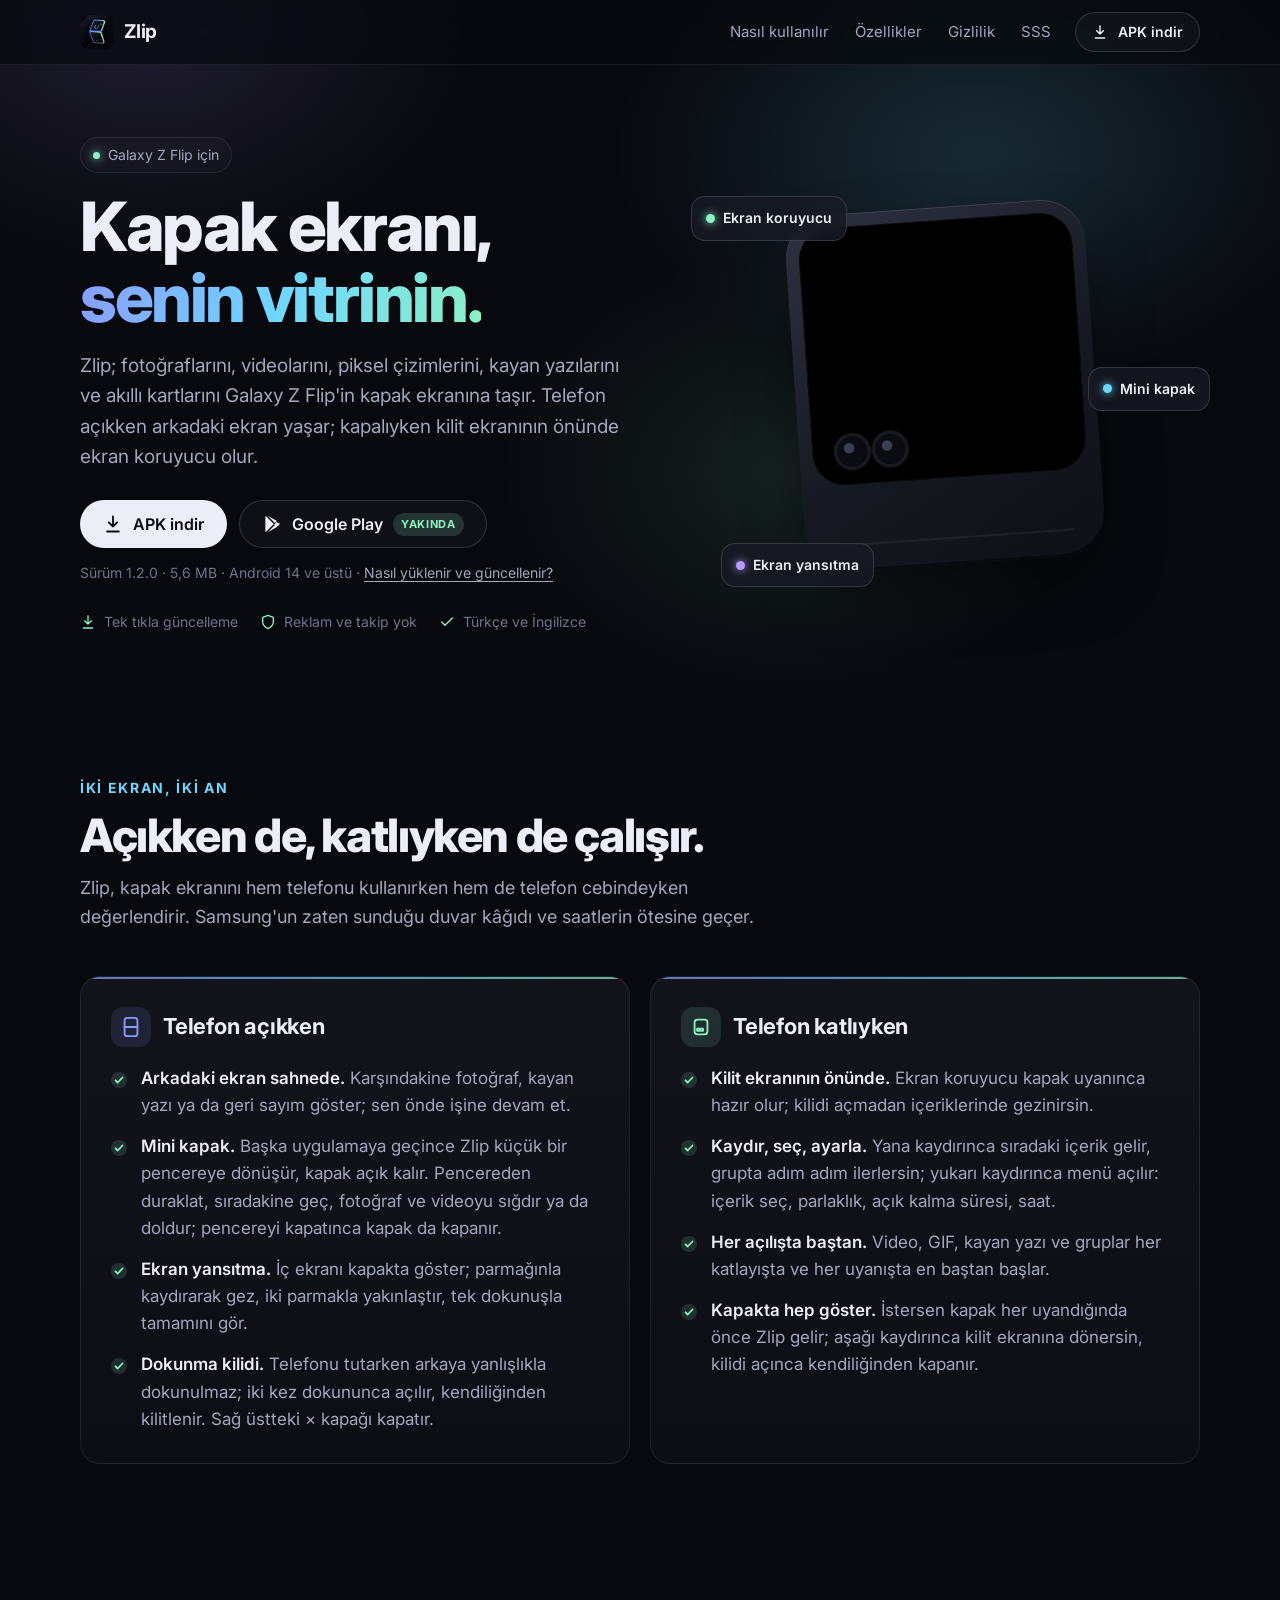
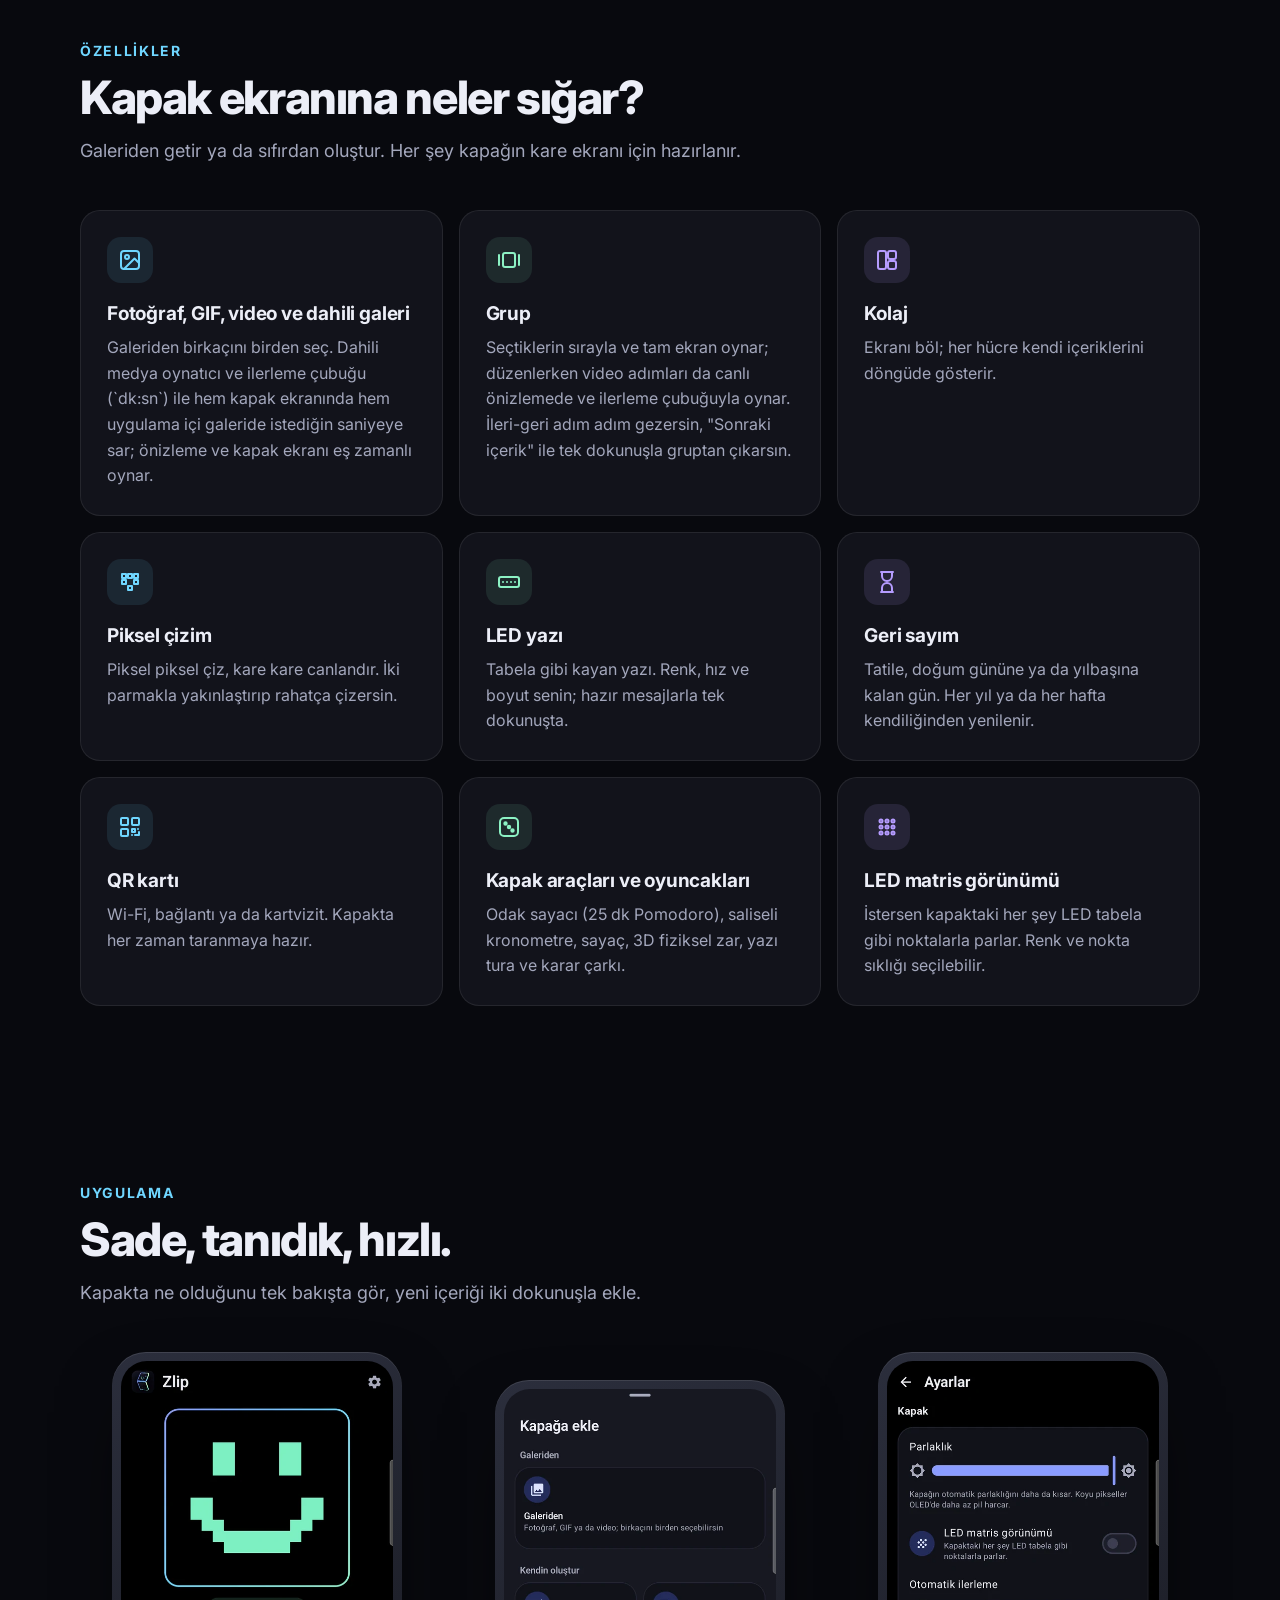
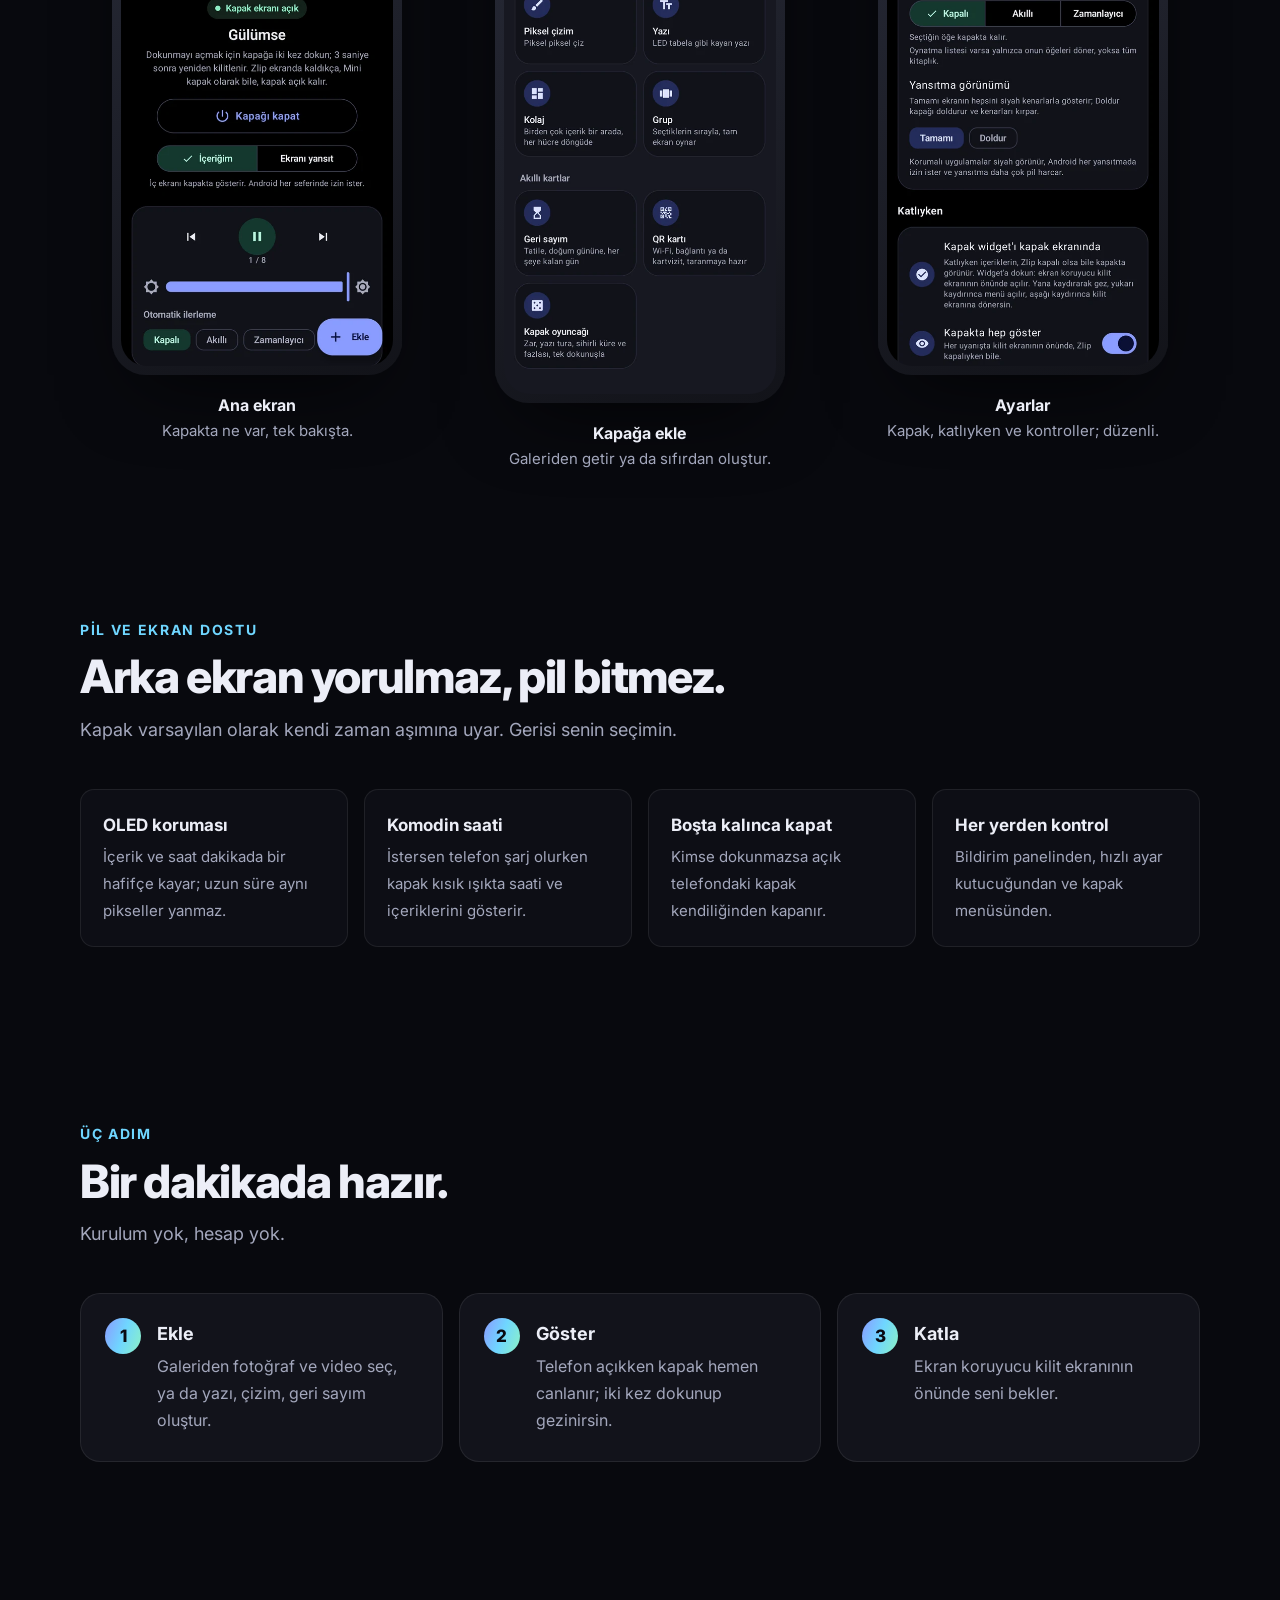
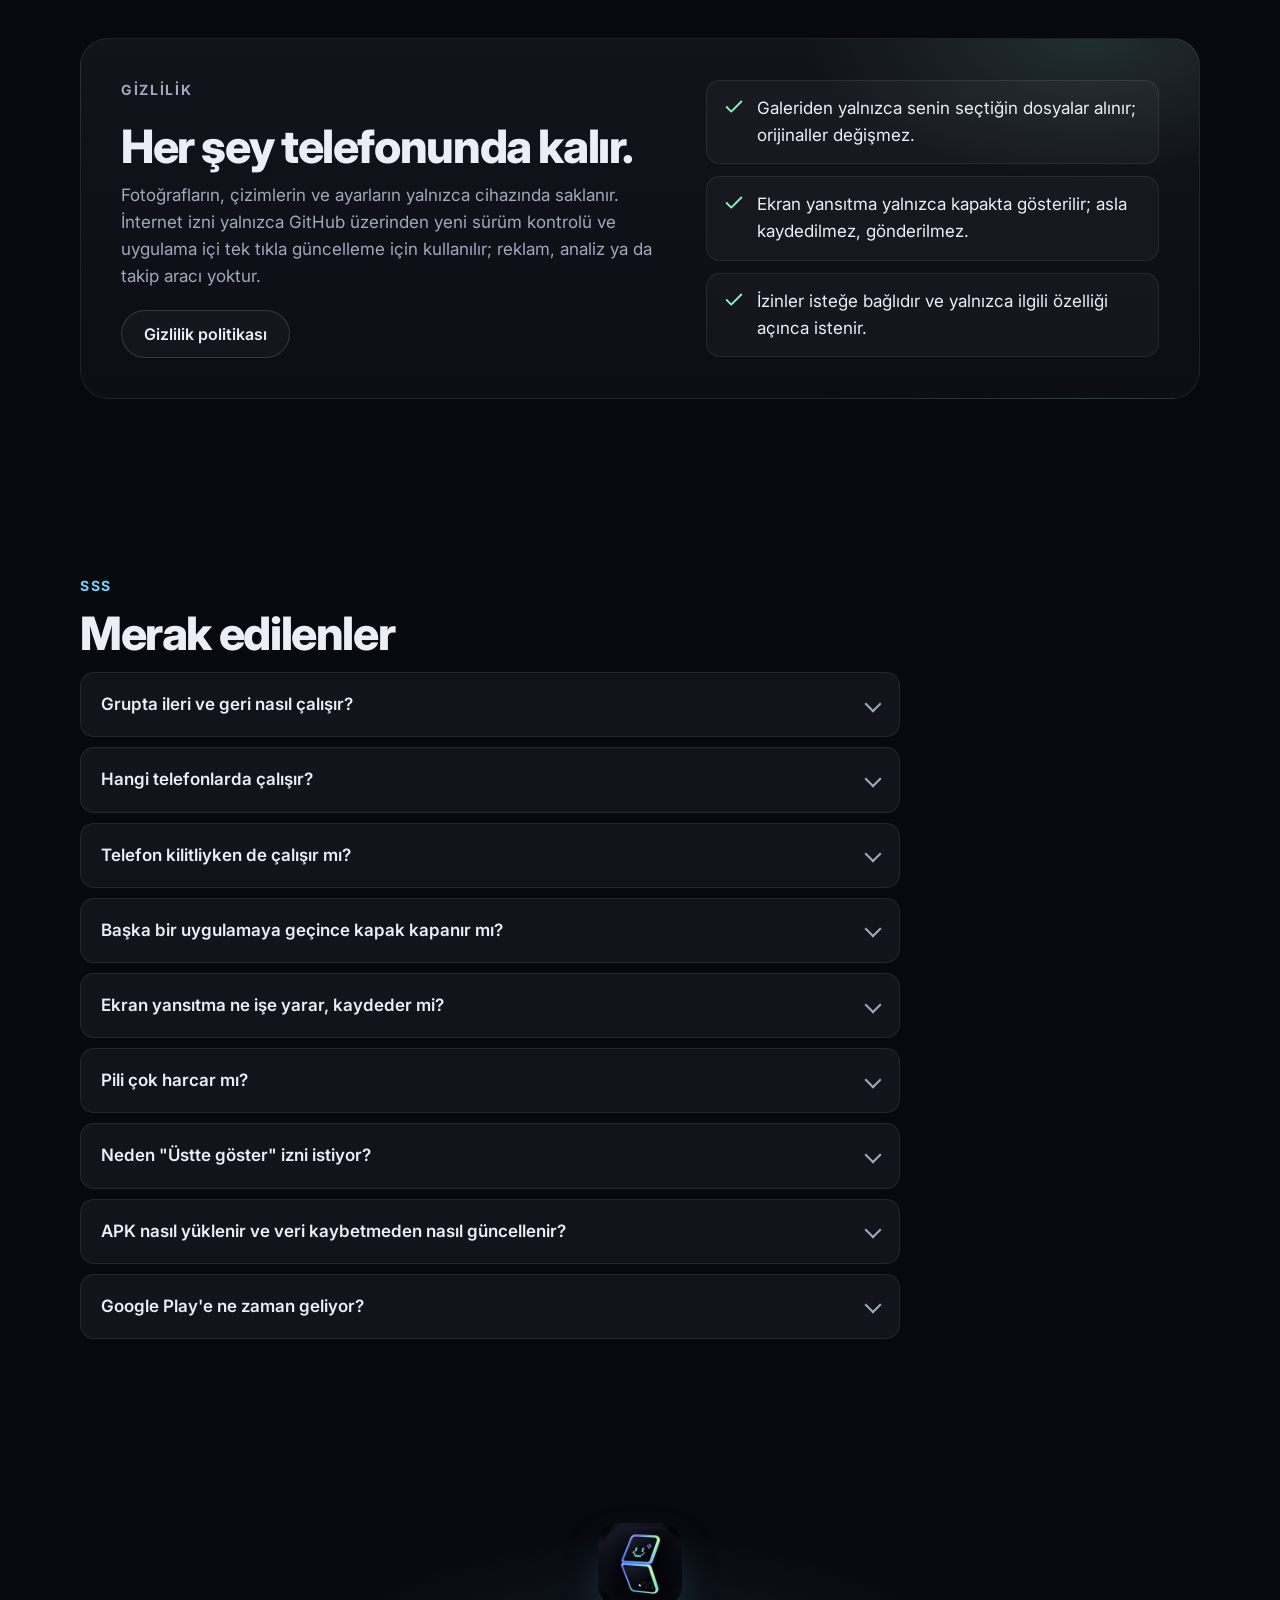
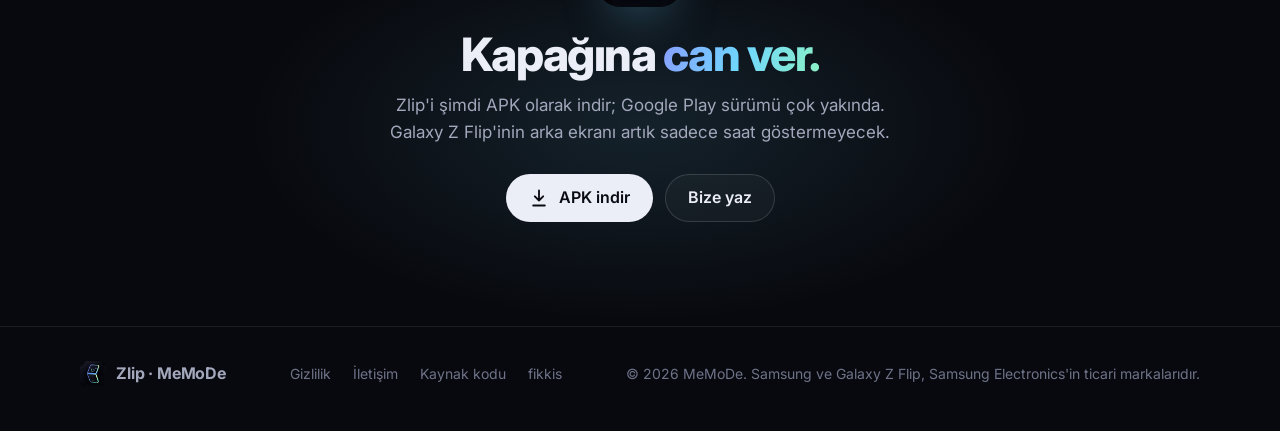
==== index.html @ ba440ea0 "Update version to 1.2.0" ====
<!doctype html>
<html lang="tr">
<head>
  <meta charset="utf-8">
  <meta name="viewport" content="width=device-width, initial-scale=1, viewport-fit=cover">
  <title>Zlip — Galaxy Z Flip kapak ekranı için</title>
  <meta name="description" content="Zlip; fotoğraf, video, piksel çizim, kayan yazı, geri sayım ve QR kartlarını Galaxy Z Flip'in kapak ekranına taşır. Telefon açıkken de, kapalıyken de.">
  <meta name="theme-color" content="#08090e">
  <link rel="canonical" href="https://zlip-web.vercel.app/">
  <meta property="og:type" content="website">
  <meta property="og:site_name" content="Zlip">
  <meta property="og:title" content="Zlip — Kapak ekranı, senin vitrinin">
  <meta property="og:description" content="Galaxy Z Flip'in kapak ekranını fotoğraf, video, piksel çizim, kayan yazı ve akıllı kartlarla canlandır.">
  <meta property="og:url" content="https://zlip-web.vercel.app/">
  <meta property="og:image" content="https://zlip-web.vercel.app/assets/og.png">
  <meta property="og:locale" content="tr_TR">
  <meta name="twitter:card" content="summary_large_image">
  <link rel="icon" href="assets/favicon.ico" sizes="any">
  <link rel="icon" type="image/png" href="assets/favicon-64.png">
  <link rel="apple-touch-icon" href="assets/apple-touch-icon.png">
  <link rel="preconnect" href="https://fonts.googleapis.com">
  <link rel="preconnect" href="https://fonts.gstatic.com" crossorigin>
  <link href="https://fonts.googleapis.com/css2?family=Inter:wght@400;500;600;700;800&family=JetBrains+Mono:wght@800&display=swap" rel="stylesheet">
  <link rel="stylesheet" href="styles.css">
  <script type="application/ld+json">
  {
    "@context": "https://schema.org",
    "@type": "SoftwareApplication",
    "name": "Zlip",
    "operatingSystem": "Android 14+",
    "applicationCategory": "LifestyleApplication",
    "description": "Galaxy Z Flip kapak ekranı için fotoğraf, video, piksel çizim, kayan yazı, geri sayım ve QR kartları.",
    "softwareVersion": "1.2.0",
    "downloadUrl": "https://github.com/cayankuzu/Zlip/releases/latest/download/Zlip.apk",
    "offers": { "@type": "Offer", "price": "0", "priceCurrency": "TRY" },
    "author": { "@type": "Organization", "name": "MeMoDe" }
  }
  </script>
</head>
<body>
  <a class="skip" href="#ana">İçeriğe geç</a>

  <header class="top">
    <div class="wrap">
      <a class="brand" href="#" aria-label="Zlip ana sayfa">
        <img src="assets/icon-192.png" alt="" width="34" height="34">
        Zlip
      </a>
      <nav class="nav" aria-label="Sayfa içi">
        <a href="#iki-an">Nasıl kullanılır</a>
        <a href="#ozellikler">Özellikler</a>
        <a href="#gizlilik">Gizlilik</a>
        <a href="#sss">SSS</a>
      </nav>
      <a class="btn btn-ghost btn-small" href="https://github.com/cayankuzu/Zlip/releases/latest/download/Zlip.apk">
        <svg width="16" height="16" viewBox="0 0 24 24" fill="none" stroke="currentColor" stroke-width="2.2" stroke-linecap="round" stroke-linejoin="round" aria-hidden="true"><path d="M12 3v12M7 10l5 5 5-5M5 21h14"/></svg>
        APK indir
      </a>
    </div>
  </header>

  <main id="ana">
    <section class="hero" aria-labelledby="baslik">
      <div class="wrap">
        <div>
          <span class="eyebrow"><span class="dot" aria-hidden="true"></span>Galaxy Z Flip için</span>
          <h1 id="baslik">Kapak ekranı,<br><span class="grad-text">senin vitrinin.</span></h1>
          <p class="lead">Zlip; fotoğraflarını, videolarını, piksel çizimlerini, kayan yazılarını ve akıllı kartlarını Galaxy Z Flip'in kapak ekranına taşır. Telefon açıkken arkadaki ekran yaşar; kapalıyken kilit ekranının önünde ekran koruyucu olur.</p>
          <div class="cta">
            <a class="btn btn-primary" href="https://github.com/cayankuzu/Zlip/releases/latest/download/Zlip.apk">
              <svg width="20" height="20" viewBox="0 0 24 24" fill="none" stroke="currentColor" stroke-width="2.2" stroke-linecap="round" stroke-linejoin="round" aria-hidden="true"><path d="M12 3v12M7 10l5 5 5-5M5 21h14"/></svg>
              APK indir
            </a>
            <span class="btn btn-ghost" role="note">
              <svg width="20" height="20" viewBox="0 0 24 24" aria-hidden="true"><path fill="currentColor" d="M4.6 2.3a1.2 1.2 0 0 0-.6 1.1v17.2c0 .5.2.9.6 1.1l9.6-9.7-9.6-9.7Zm10.8 10.9 2.5 2.5-11 6.3 8.5-8.8Zm4.7-3.1c.6.4.9 1 .9 1.9s-.3 1.5-.9 1.9l-2.6 1.5-2.8-2.8 2.8-2.9 2.6 1.4ZM6.9 2l11 6.3-2.5 2.5L6.9 2Z"/></svg>
              Google Play <span class="soon">Yakında</span>
            </span>
          </div>
          <p class="fine">Sürüm 1.2.0 · 5,6 MB · Android 14 ve üstü · <a href="#apk">Nasıl yüklenir ve güncellenir?</a></p>
          <ul class="trust">
            <li><svg viewBox="0 0 24 24" fill="none" stroke="currentColor" stroke-width="2" stroke-linecap="round" stroke-linejoin="round" aria-hidden="true"><path d="M12 3v12M7 10l5 5 5-5M5 21h14"/></svg>Tek tıkla güncelleme</li>
            <li><svg viewBox="0 0 24 24" fill="none" stroke="currentColor" stroke-width="2" stroke-linecap="round" stroke-linejoin="round" aria-hidden="true"><path d="M12 22s8-4 8-10V5l-8-3-8 3v7c0 6 8 10 8 10Z"/></svg>Reklam ve takip yok</li>
            <li><svg viewBox="0 0 24 24" fill="none" stroke="currentColor" stroke-width="2" stroke-linecap="round" stroke-linejoin="round" aria-hidden="true"><path d="M20 6 9 17l-5-5"/></svg>Türkçe ve İngilizce</li>
          </ul>
        </div>

        <div class="stage" aria-hidden="true">
          <div class="phone">
            <div class="cover">
              <div class="slide">
                <svg class="pixel" viewBox="0 0 16 14" shape-rendering="crispEdges">
                  <g fill="#8cf2c4">
                    <rect x="4" y="1" width="2" height="4"/><rect x="10" y="1" width="2" height="4"/>
                    <rect x="1" y="7" width="2" height="2"/><rect x="13" y="7" width="2" height="2"/>
                    <rect x="2" y="9" width="2" height="1"/><rect x="12" y="9" width="2" height="1"/>
                    <rect x="3" y="10" width="2" height="1"/><rect x="11" y="10" width="2" height="1"/>
                    <rect x="4" y="11" width="8" height="2"/>
                  </g>
                </svg>
              </div>
              <div class="slide led">
                <div class="marquee"><span>ZLIP · KAPAĞINA CAN VER · ZLIP</span></div>
              </div>
              <div class="slide led">
                <div class="count"><small>Yılbaşı</small><b>65</b><em>GÜN</em></div>
              </div>
              <div class="cams"><i></i><i></i></div>
            </div>
          </div>
          <span class="chip chip-a"><i></i>Ekran koruyucu</span>
          <span class="chip chip-b"><i></i>Mini kapak</span>
          <span class="chip chip-c"><i></i>Ekran yansıtma</span>
        </div>
      </div>
    </section>

    <section id="iki-an" aria-labelledby="iki-an-baslik">
      <div class="wrap">
        <p class="kicker">İki ekran, iki an</p>
        <h2 id="iki-an-baslik">Açıkken de, katlıyken de çalışır.</h2>
        <p class="sub">Zlip, kapak ekranını hem telefonu kullanırken hem de telefon cebindeyken değerlendirir. Samsung'un zaten sunduğu duvar kâğıdı ve saatlerin ötesine geçer.</p>
        <div class="duo">
          <article class="panel">
            <h3><span class="ic"><svg viewBox="0 0 24 24" fill="none" stroke="currentColor" stroke-width="2" stroke-linecap="round" stroke-linejoin="round" aria-hidden="true"><rect x="5" y="2" width="14" height="20" rx="3"/><path d="M5 12h14"/></svg></span>Telefon açıkken</h3>
            <ul class="ticks">
              <li><b>Arkadaki ekran sahnede.</b> Karşındakine fotoğraf, kayan yazı ya da geri sayım göster; sen önde işine devam et.</li>
              <li><b>Mini kapak.</b> Başka uygulamaya geçince Zlip küçük bir pencereye dönüşür, kapak açık kalır. Pencereden duraklat, sıradakine geç, fotoğraf ve videoyu sığdır ya da doldur; pencereyi kapatınca kapak da kapanır.</li>
              <li><b>Ekran yansıtma.</b> İç ekranı kapakta göster; parmağınla kaydırarak gez, iki parmakla yakınlaştır, tek dokunuşla tamamını gör.</li>
              <li><b>Dokunma kilidi.</b> Telefonu tutarken arkaya yanlışlıkla dokunulmaz; iki kez dokununca açılır, kendiliğinden kilitlenir. Sağ üstteki × kapağı kapatır.</li>
            </ul>
          </article>
          <article class="panel folded">
            <h3><span class="ic"><svg viewBox="0 0 24 24" fill="none" stroke="currentColor" stroke-width="2" stroke-linecap="round" stroke-linejoin="round" aria-hidden="true"><rect x="5" y="4" width="14" height="16" rx="3"/><circle cx="9" cy="15" r="1.5"/><circle cx="13" cy="15" r="1.5"/></svg></span>Telefon katlıyken</h3>
            <ul class="ticks">
              <li><b>Kilit ekranının önünde.</b> Ekran koruyucu kapak uyanınca hazır olur; kilidi açmadan içeriklerinde gezinirsin.</li>
              <li><b>Kaydır, seç, ayarla.</b> Yana kaydırınca sıradaki içerik gelir, grupta adım adım ilerlersin; yukarı kaydırınca menü açılır: içerik seç, parlaklık, açık kalma süresi, saat.</li>
              <li><b>Her açılışta baştan.</b> Video, GIF, kayan yazı ve gruplar her katlayışta ve her uyanışta en baştan başlar.</li>
              <li><b>Kapakta hep göster.</b> İstersen kapak her uyandığında önce Zlip gelir; aşağı kaydırınca kilit ekranına dönersin, kilidi açınca kendiliğinden kapanır.</li>
            </ul>
          </article>
        </div>
      </div>
    </section>

    <section id="ozellikler" aria-labelledby="ozellikler-baslik">
      <div class="wrap">
        <p class="kicker">Özellikler</p>
        <h2 id="ozellikler-baslik">Kapak ekranına neler sığar?</h2>
        <p class="sub">Galeriden getir ya da sıfırdan oluştur. Her şey kapağın kare ekranı için hazırlanır.</p>
        <div class="grid">
          <article class="card">
            <div class="ic"><svg viewBox="0 0 24 24" fill="none" stroke="currentColor" stroke-width="2" stroke-linecap="round" stroke-linejoin="round" aria-hidden="true"><rect x="3" y="3" width="18" height="18" rx="3"/><circle cx="9" cy="9" r="2"/><path d="m21 15-4.5-4.5L6 21"/></svg></div>
            <h3>Fotoğraf, GIF, video ve dahili galeri</h3>
            <p>Galeriden birkaçını birden seç. Dahili medya oynatıcı ve ilerleme çubuğu (`dk:sn`) ile hem kapak ekranında hem uygulama içi galeride istediğin saniyeye sar; önizleme ve kapak ekranı eş zamanlı oynar.</p>
          </article>
          <article class="card">
            <div class="ic"><svg viewBox="0 0 24 24" fill="none" stroke="currentColor" stroke-width="2" stroke-linecap="round" stroke-linejoin="round" aria-hidden="true"><rect x="6" y="5" width="12" height="14" rx="2"/><path d="M2 7v10M22 7v10"/></svg></div>
            <h3>Grup</h3>
            <p>Seçtiklerin sırayla ve tam ekran oynar; düzenlerken video adımları da canlı önizlemede ve ilerleme çubuğuyla oynar. İleri-geri adım adım gezersin, "Sonraki içerik" ile tek dokunuşla gruptan çıkarsın.</p>
          </article>
          <article class="card">
            <div class="ic"><svg viewBox="0 0 24 24" fill="none" stroke="currentColor" stroke-width="2" stroke-linecap="round" stroke-linejoin="round" aria-hidden="true"><rect x="3" y="3" width="8" height="18" rx="2"/><rect x="13" y="3" width="8" height="8" rx="2"/><rect x="13" y="13" width="8" height="8" rx="2"/></svg></div>
            <h3>Kolaj</h3>
            <p>Ekranı böl; her hücre kendi içeriklerini döngüde gösterir.</p>
          </article>
          <article class="card">
            <div class="ic"><svg viewBox="0 0 24 24" fill="none" stroke="currentColor" stroke-width="2" stroke-linecap="round" stroke-linejoin="round" aria-hidden="true"><path d="M4 4h4v4H4zM10 4h4v4h-4zM16 4h4v4h-4zM4 10h4v4H4zM16 10h4v4h-4zM10 16h4v4h-4z"/></svg></div>
            <h3>Piksel çizim</h3>
            <p>Piksel piksel çiz, kare kare canlandır. İki parmakla yakınlaştırıp rahatça çizersin.</p>
          </article>
          <article class="card">
            <div class="ic"><svg viewBox="0 0 24 24" fill="none" stroke="currentColor" stroke-width="2" stroke-linecap="round" stroke-linejoin="round" aria-hidden="true"><rect x="2" y="7" width="20" height="10" rx="2"/><path d="M6 12h.01M10 12h.01M14 12h.01M18 12h.01"/></svg></div>
            <h3>LED yazı</h3>
            <p>Tabela gibi kayan yazı. Renk, hız ve boyut senin; hazır mesajlarla tek dokunuşta.</p>
          </article>
          <article class="card">
            <div class="ic"><svg viewBox="0 0 24 24" fill="none" stroke="currentColor" stroke-width="2" stroke-linecap="round" stroke-linejoin="round" aria-hidden="true"><path d="M6 2h12M6 22h12M7 2v4a5 5 0 0 0 10 0V2M7 22v-4a5 5 0 0 1 10 0v4"/></svg></div>
            <h3>Geri sayım</h3>
            <p>Tatile, doğum gününe ya da yılbaşına kalan gün. Her yıl ya da her hafta kendiliğinden yenilenir.</p>
          </article>
          <article class="card">
            <div class="ic"><svg viewBox="0 0 24 24" fill="none" stroke="currentColor" stroke-width="2" stroke-linecap="round" stroke-linejoin="round" aria-hidden="true"><rect x="3" y="3" width="7" height="7" rx="1"/><rect x="14" y="3" width="7" height="7" rx="1"/><rect x="3" y="14" width="7" height="7" rx="1"/><path d="M14 14h3v3h-3zM20 14v.01M14 20h.01M17 20h4v-3"/></svg></div>
            <h3>QR kartı</h3>
            <p>Wi-Fi, bağlantı ya da kartvizit. Kapakta her zaman taranmaya hazır.</p>
          </article>
          <article class="card">
            <div class="ic"><svg viewBox="0 0 24 24" fill="none" stroke="currentColor" stroke-width="2" stroke-linecap="round" stroke-linejoin="round" aria-hidden="true"><rect x="3" y="3" width="18" height="18" rx="4"/><circle cx="8.5" cy="8.5" r="1.2" fill="currentColor"/><circle cx="15.5" cy="15.5" r="1.2" fill="currentColor"/><circle cx="12" cy="12" r="1.2" fill="currentColor"/></svg></div>
            <h3>Kapak araçları ve oyuncakları</h3>
            <p>Odak sayacı (25 dk Pomodoro), saliseli kronometre, sayaç, 3D fiziksel zar, yazı tura ve karar çarkı.</p>
          </article>
          <article class="card">
            <div class="ic"><svg viewBox="0 0 24 24" fill="none" stroke="currentColor" stroke-width="2" stroke-linecap="round" stroke-linejoin="round" aria-hidden="true"><circle cx="6" cy="6" r="1.5"/><circle cx="12" cy="6" r="1.5"/><circle cx="18" cy="6" r="1.5"/><circle cx="6" cy="12" r="1.5"/><circle cx="12" cy="12" r="1.5"/><circle cx="18" cy="12" r="1.5"/><circle cx="6" cy="18" r="1.5"/><circle cx="12" cy="18" r="1.5"/><circle cx="18" cy="18" r="1.5"/></svg></div>
            <h3>LED matris görünümü</h3>
            <p>İstersen kapaktaki her şey LED tabela gibi noktalarla parlar. Renk ve nokta sıklığı seçilebilir.</p>
          </article>
        </div>
      </div>
    </section>

    <section aria-labelledby="ekranlar-baslik">
      <div class="wrap">
        <p class="kicker">Uygulama</p>
        <h2 id="ekranlar-baslik">Sade, tanıdık, hızlı.</h2>
        <p class="sub">Kapakta ne olduğunu tek bakışta gör, yeni içeriği iki dokunuşla ekle.</p>
        <div class="shots">
          <figure class="shot">
            <div class="frame"><img src="assets/screens/home.webp" alt="Zlip ana ekranı: kapakta gösterilen piksel gülen yüz ve kapak kontrolleri" width="540" height="1202" loading="lazy"></div>
            <figcaption><b>Ana ekran</b>Kapakta ne var, tek bakışta.</figcaption>
          </figure>
          <figure class="shot">
            <div class="frame"><img src="assets/screens/add.webp" alt="Kapağa ekle sayfası: galeriden, piksel çizim, yazı, kolaj, grup, geri sayım, QR kartı ve kapak oyuncağı" width="540" height="1202" loading="lazy"></div>
            <figcaption><b>Kapağa ekle</b>Galeriden getir ya da sıfırdan oluştur.</figcaption>
          </figure>
          <figure class="shot">
            <div class="frame"><img src="assets/screens/settings.webp" alt="Ayarlar ekranı: parlaklık, LED matris görünümü, otomatik ilerleme ve yansıtma görünümü" width="540" height="1202" loading="lazy"></div>
            <figcaption><b>Ayarlar</b>Kapak, katlıyken ve kontroller; düzenli.</figcaption>
          </figure>
        </div>
      </div>
    </section>

    <section aria-labelledby="ozen-baslik">
      <div class="wrap">
        <p class="kicker">Pil ve ekran dostu</p>
        <h2 id="ozen-baslik">Arka ekran yorulmaz, pil bitmez.</h2>
        <p class="sub">Kapak varsayılan olarak kendi zaman aşımına uyar. Gerisi senin seçimin.</p>
        <div class="care">
          <div><b>OLED koruması</b><span>İçerik ve saat dakikada bir hafifçe kayar; uzun süre aynı pikseller yanmaz.</span></div>
          <div><b>Komodin saati</b><span>İstersen telefon şarj olurken kapak kısık ışıkta saati ve içeriklerini gösterir.</span></div>
          <div><b>Boşta kalınca kapat</b><span>Kimse dokunmazsa açık telefondaki kapak kendiliğinden kapanır.</span></div>
          <div><b>Her yerden kontrol</b><span>Bildirim panelinden, hızlı ayar kutucuğundan ve kapak menüsünden.</span></div>
        </div>
      </div>
    </section>

    <section aria-labelledby="adimlar-baslik">
      <div class="wrap">
        <p class="kicker">Üç adım</p>
        <h2 id="adimlar-baslik">Bir dakikada hazır.</h2>
        <p class="sub">Kurulum yok, hesap yok.</p>
        <ol class="steps">
          <li><b>Ekle</b><span>Galeriden fotoğraf ve video seç, ya da yazı, çizim, geri sayım oluştur.</span></li>
          <li><b>Göster</b><span>Telefon açıkken kapak hemen canlanır; iki kez dokunup gezinirsin.</span></li>
          <li><b>Katla</b><span>Ekran koruyucu kilit ekranının önünde seni bekler.</span></li>
        </ol>
      </div>
    </section>

    <section id="gizlilik" aria-labelledby="gizlilik-baslik">
      <div class="wrap">
        <div class="privacy">
          <div>
            <p class="kicker">Gizlilik</p>
            <h2 id="gizlilik-baslik">Her şey telefonunda kalır.</h2>
            <p>Fotoğrafların, çizimlerin ve ayarların yalnızca cihazında saklanır. İnternet izni yalnızca GitHub üzerinden yeni sürüm kontrolü ve uygulama içi tek tıkla güncelleme için kullanılır; reklam, analiz ya da takip aracı yoktur.</p>
            <a class="btn btn-ghost" href="gizlilik">Gizlilik politikası</a>
          </div>
          <ul>
            <li><svg viewBox="0 0 24 24" fill="none" stroke="currentColor" stroke-width="2" stroke-linecap="round" stroke-linejoin="round" aria-hidden="true"><path d="M20 6 9 17l-5-5"/></svg>Galeriden yalnızca senin seçtiğin dosyalar alınır; orijinaller değişmez.</li>
            <li><svg viewBox="0 0 24 24" fill="none" stroke="currentColor" stroke-width="2" stroke-linecap="round" stroke-linejoin="round" aria-hidden="true"><path d="M20 6 9 17l-5-5"/></svg>Ekran yansıtma yalnızca kapakta gösterilir; asla kaydedilmez, gönderilmez.</li>
            <li><svg viewBox="0 0 24 24" fill="none" stroke="currentColor" stroke-width="2" stroke-linecap="round" stroke-linejoin="round" aria-hidden="true"><path d="M20 6 9 17l-5-5"/></svg>İzinler isteğe bağlıdır ve yalnızca ilgili özelliği açınca istenir.</li>
          </ul>
        </div>
      </div>
    </section>

    <section id="sss" aria-labelledby="sss-baslik">
      <div class="wrap">
        <p class="kicker">SSS</p>
        <h2 id="sss-baslik">Merak edilenler</h2>
        <div class="faq">
          <details>
            <summary>Grupta ileri ve geri nasıl çalışır?</summary>
            <p>Grup açıkken ileri ve geri tuşları ya da sağa-sola kaydırma, grubun adımları arasında gezer; kapakta "Adım 2/5" gibi nerede olduğun yazar ve üstte hikâye çubuğu gösterilir. Son adımdan sonra sıradaki içerik gelir. Grup değilse doğrudan içerikler arasında geçer.</p>
          </details>
          <details>
            <summary>Hangi telefonlarda çalışır?</summary>
            <p>Kapak ekranı sunumunu destekleyen Samsung Galaxy Z Flip (One UI 6+), Xiaomi Mix Flip ve Motorola Razr gibi katlanabilir telefonlarda, Android 14 ve üstünde. Mini kapak ve ekran yansıtma Android 15 ve üstünü gerektirir.</p>
          </details>
          <details>
            <summary>Telefon kilitliyken de çalışır mı?</summary>
            <p>Evet. Telefon katlıyken ekran koruyucu kilit ekranının önünde açılır ve içeriklerin arasında kilidi açmadan gezinirsin. Telefonun kendisine erişmek için yine kilidini açman gerekir.</p>
          </details>
          <details>
            <summary>Başka bir uygulamaya geçince kapak kapanır mı?</summary>
            <p>Mini kapak açıksa hayır: Zlip küçük bir pencereye dönüşür ve kapak açık kalır. Pencereyi kapatınca kapak da kapanır. Telefon kilitlenince ya da katlanınca Android kapak oturumunu bitirir; katlayınca ekran koruyucu devralır.</p>
          </details>
          <details>
            <summary>Ekran yansıtma ne işe yarar, kaydeder mi?</summary>
            <p>Karşındakine o an baktığın şeyi göstermek içindir: bir harita, bir bilet, bir fotoğraf. Görüntü yalnızca kapak ekranında gösterilir; hiçbir zaman kaydedilmez ya da gönderilmez. Android her başlatmada izin ister; bankacılık gibi korumalı uygulamalar siyah görünür.</p>
          </details>
          <details>
            <summary>Pili çok harcar mı?</summary>
            <p>Hayır. Kapak varsayılan olarak kendi zaman aşımına uyar ve arka planda bir şey dönmez. İsteğe bağlı "Kapakta hep göster" açıksa yalnızca ekranların açılıp kapandığını dinleyen küçük bir hizmet çalışır.</p>
          </details>
          <details>
            <summary>Neden "Üstte göster" izni istiyor?</summary>
            <p>Yalnızca "Kapakta hep göster" özelliğini açarsan, ekran koruyucuyu kapakta kilit ekranının önünde açabilmek için istenir. Bu izinle hiçbir veri okunmaz.</p>
          </details>
          <details id="apk">
            <summary>APK nasıl yüklenir ve veri kaybetmeden nasıl güncellenir?</summary>
            <p>İlk kurulumda "APK indir" düğmesiyle dosyayı indirip dokun ve Yükle'yi seç. Sonraki sürümlerde uygulamayı silmene gerek yok: yeni sürüm çıktığında Zlip'in ana ekranında (ve Ayarlar &gt; Uygulama Güncellemesi bölümünde) beliren <b>Güncelle</b> düğmesine dokunman yeterli. Yeni APK uygulama içinden indirilir ve mevcut kurulumun üzerine kurulur; fotoğraf, video, grup ve ayarların hiçbiri silinmez.</p>
          </details>
          <details>
            <summary>Google Play'e ne zaman geliyor?</summary>
            <p>Google Play sürümü çok yakında. O zamana kadar Zlip'i bu sayfadan APK olarak indirip kurabilirsin.</p>
          </details>
        </div>
      </div>
    </section>

    <section class="final" aria-labelledby="son-baslik">
      <div class="wrap">
        <img src="assets/icon-192.png" alt="" width="84" height="84" loading="lazy">
        <h2 id="son-baslik">Kapağına <span class="grad-text">can ver.</span></h2>
        <p>Zlip'i şimdi APK olarak indir; Google Play sürümü çok yakında. Galaxy Z Flip'inin arka ekranı artık sadece saat göstermeyecek.</p>
        <div class="cta">
          <a class="btn btn-primary" href="https://github.com/cayankuzu/Zlip/releases/latest/download/Zlip.apk">
            <svg width="20" height="20" viewBox="0 0 24 24" fill="none" stroke="currentColor" stroke-width="2.2" stroke-linecap="round" stroke-linejoin="round" aria-hidden="true"><path d="M12 3v12M7 10l5 5 5-5M5 21h14"/></svg>
            APK indir
          </a>
          <a class="btn btn-ghost" href="mailto:memodee333@gmail.com">Bize yaz</a>
        </div>
      </div>
    </section>
  </main>

  <footer>
    <div class="wrap">
      <span class="brand"><img src="assets/icon-192.png" alt="" width="26" height="26" loading="lazy">Zlip · MeMoDe</span>
      <nav aria-label="Alt bağlantılar">
        <a href="gizlilik">Gizlilik</a>
        <a href="mailto:memodee333@gmail.com">İletişim</a>
        <a href="https://github.com/cayankuzu/Zlip">Kaynak kodu</a>
        <a href="https://fikkis.vercel.app/">fikkis</a>
      </nav>
      <span>© 2026 MeMoDe. Samsung ve Galaxy Z Flip, Samsung Electronics'in ticari markalarıdır.</span>
    </div>
  </footer>
</body>
</html>
---- styles.css ----
/* Zlip web — koyu, sade, uygulamanın renkleriyle. */
:root {
  --bg: #08090e;
  --bg-2: #0d0e15;
  --surface: #12131b;
  --surface-2: #181a24;
  --line: rgba(255, 255, 255, 0.08);
  --line-strong: rgba(255, 255, 255, 0.14);
  --text: #eceef7;
  --muted: #a3a7bc;
  --faint: #6f7389;
  --blue: #8a9bff;
  --cyan: #6fd6ff;
  --mint: #8cf2c4;
  --violet: #b59cff;
  --grad: linear-gradient(110deg, var(--blue) 0%, var(--cyan) 50%, var(--mint) 100%);
  --radius: 20px;
  --radius-sm: 14px;
  --shadow: 0 30px 80px -30px rgba(0, 0, 0, 0.8);
  --max: 1120px;
  color-scheme: dark;
}

* { box-sizing: border-box; }

html { scroll-behavior: smooth; -webkit-text-size-adjust: 100%; overflow-x: clip; }

body {
  margin: 0;
  background: var(--bg);
  color: var(--text);
  font-family: "Inter", system-ui, -apple-system, "Segoe UI", Roboto, sans-serif;
  font-size: 17px;
  line-height: 1.6;
  -webkit-font-smoothing: antialiased;
  overflow-x: hidden;
  overflow-x: clip;
}

img { max-width: 100%; display: block; }

a { color: inherit; text-decoration: none; }

:focus-visible { outline: 2px solid var(--cyan); outline-offset: 3px; border-radius: 8px; }

.wrap { width: min(var(--max), 100% - 32px); margin-inline: auto; }

.sr-only {
  position: absolute; width: 1px; height: 1px; padding: 0; margin: -1px;
  overflow: hidden; clip: rect(0, 0, 0, 0); white-space: nowrap; border: 0;
}

.skip {
  position: absolute; left: 16px; top: -60px; z-index: 100;
  background: var(--text); color: var(--bg); padding: 10px 16px; border-radius: 10px; font-weight: 600;
}
.skip:focus { top: 12px; }

.grad-text {
  background: var(--grad);
  -webkit-background-clip: text; background-clip: text; color: transparent;
}

/* ——— Header ——— */
.top {
  position: sticky; top: 0; z-index: 50;
  backdrop-filter: saturate(1.4) blur(14px);
  -webkit-backdrop-filter: saturate(1.4) blur(14px);
  background: rgba(8, 9, 14, 0.72);
  border-bottom: 1px solid var(--line);
}
.top .wrap { display: flex; align-items: center; gap: 24px; height: 64px; }
.brand { display: flex; align-items: center; gap: 10px; font-weight: 700; font-size: 19px; letter-spacing: -0.01em; }
.brand img { width: 34px; height: 34px; border-radius: 9px; }
.nav { display: flex; gap: 26px; margin-left: auto; font-size: 15px; color: var(--muted); }
.nav a:hover { color: var(--text); }

.btn {
  display: inline-flex; align-items: center; justify-content: center; gap: 10px;
  min-height: 48px; padding: 0 22px; border-radius: 999px;
  font-weight: 600; font-size: 16px; border: 1px solid transparent; cursor: pointer;
  transition: transform .2s ease, background .2s ease, border-color .2s ease;
}
.btn:hover { transform: translateY(-1px); }
.btn-primary { background: var(--text); color: #0a0b12; }
.btn-ghost { border-color: var(--line-strong); color: var(--text); background: rgba(255, 255, 255, 0.03); }
.btn-ghost:hover { border-color: rgba(255, 255, 255, 0.28); }
.btn-small { min-height: 40px; padding: 0 16px; font-size: 14px; }
.soon {
  font-size: 11px; font-weight: 700; letter-spacing: .06em; text-transform: uppercase;
  padding: 3px 8px; border-radius: 999px; background: rgba(140, 242, 196, 0.16); color: var(--mint);
}
.btn-primary .soon { background: #0a0b12; color: var(--mint); }

/* ——— Hero ——— */
.hero { position: relative; padding: 72px 0 56px; }
.hero::before {
  content: ""; position: absolute; inset: -20% -10% auto; height: 760px; z-index: -1; pointer-events: none;
  background:
    radial-gradient(520px 340px at 72% 28%, rgba(111, 214, 255, 0.16), transparent 70%),
    radial-gradient(480px 360px at 18% 10%, rgba(181, 156, 255, 0.14), transparent 70%),
    radial-gradient(420px 320px at 60% 70%, rgba(140, 242, 196, 0.10), transparent 70%);
}
.hero .wrap { display: grid; grid-template-columns: 1.05fr 0.95fr; gap: 48px; align-items: center; }
.eyebrow {
  display: inline-flex; align-items: center; gap: 8px; font-size: 14px; color: var(--muted);
  padding: 6px 12px; border: 1px solid var(--line); border-radius: 999px; background: rgba(255, 255, 255, 0.02);
}
.eyebrow .dot { width: 7px; height: 7px; border-radius: 50%; background: var(--mint); box-shadow: 0 0 10px var(--mint); }
h1 {
  margin: 18px 0 18px; font-size: clamp(40px, 6.2vw, 68px); line-height: 1.04; letter-spacing: -0.035em; font-weight: 800;
}
.lead { font-size: clamp(17px, 2vw, 19px); color: var(--muted); max-width: 33em; margin: 0 0 28px; }
.cta { display: flex; flex-wrap: wrap; gap: 12px; }
.fine { margin: 14px 0 0; font-size: 14px; color: var(--faint); }
.fine a, .faq details p a { color: var(--muted); text-decoration: underline; text-underline-offset: 3px; }
.fine a:hover, .faq details p a:hover { color: var(--text); }
.trust { display: flex; flex-wrap: wrap; gap: 8px 22px; margin: 26px 0 0; padding: 0; list-style: none; color: var(--faint); font-size: 14px; }
.trust li { display: inline-flex; align-items: center; gap: 8px; }
.trust svg { width: 16px; height: 16px; color: var(--mint); }

/* Folded phone with a living cover screen */
.stage { position: relative; display: grid; place-items: center; min-height: 460px; }
.phone {
  position: relative; width: min(300px, 74vw); aspect-ratio: 71.9 / 85.5;
  border-radius: 44px; padding: 13px;
  background: linear-gradient(150deg, #2e3140 0%, #171922 55%, #0f1016 100%);
  box-shadow: var(--shadow), inset 0 1px 0 rgba(255, 255, 255, 0.12), inset 0 -2px 0 rgba(0, 0, 0, 0.5);
  transform: rotate(-4deg);
}
.phone::after {
  /* the hinge seam below the cover */
  content: ""; position: absolute; left: 10%; right: 10%; bottom: 7%; height: 2px; border-radius: 2px;
  background: rgba(255, 255, 255, 0.06);
}
.cover {
  position: relative; height: 78%; border-radius: 32px; overflow: hidden; background: #000;
  box-shadow: inset 0 0 0 1px rgba(255, 255, 255, 0.05);
}
.cams { position: absolute; left: 9%; bottom: 7%; display: flex; gap: 8px; z-index: 3; }
.cams i {
  width: 30px; height: 30px; border-radius: 50%;
  background: radial-gradient(circle at 40% 38%, #3a3f55 0 18%, #0b0c12 22% 100%);
  box-shadow: 0 0 0 3px #181a22, 0 0 0 4px rgba(255, 255, 255, 0.07);
}
.slide { position: absolute; inset: 0; display: grid; place-items: center; opacity: 0; animation: cycle 15s infinite; }
.slide:nth-child(1) { animation-delay: 0s; }
.slide:nth-child(2) { animation-delay: 5s; }
.slide:nth-child(3) { animation-delay: 10s; }
@keyframes cycle {
  0% { opacity: 0; } 4% { opacity: 1; } 30% { opacity: 1; } 34% { opacity: 0; } 100% { opacity: 0; }
}
.pixel { width: 58%; image-rendering: pixelated; filter: drop-shadow(0 0 18px rgba(140, 242, 196, 0.45)); }
.marquee { width: 100%; overflow: hidden; }
.marquee span {
  display: inline-block; white-space: nowrap; padding-left: 100%;
  font: 800 54px/1 "JetBrains Mono", ui-monospace, monospace; letter-spacing: 0.04em; color: var(--blue);
  text-shadow: 0 0 18px rgba(138, 155, 255, 0.7);
  animation: scroll 9s linear infinite;
}
@keyframes scroll { to { transform: translateX(-100%); } }
.led::after {
  /* LED dot look, like the app's LED matrix view */
  content: ""; position: absolute; inset: 0; pointer-events: none;
  background: radial-gradient(circle at center, transparent 0 46%, rgba(0, 0, 0, 0.62) 50%) 0 0 / 7px 7px;
}
.count { text-align: center; }
.count small { display: block; color: var(--muted); font-size: 15px; letter-spacing: .14em; text-transform: uppercase; margin-bottom: 4px; }
.count b { font: 800 76px/1 "JetBrains Mono", ui-monospace, monospace; color: var(--mint); text-shadow: 0 0 22px rgba(140, 242, 196, 0.55); }
.count em { display: block; font-style: normal; color: var(--text); font-weight: 700; letter-spacing: .2em; margin-top: 6px; }
.chip {
  position: absolute; display: inline-flex; align-items: center; gap: 8px; padding: 10px 14px;
  border-radius: 14px; font-size: 14px; font-weight: 600; white-space: nowrap;
  background: rgba(24, 26, 36, 0.78); border: 1px solid var(--line-strong);
  backdrop-filter: blur(10px); -webkit-backdrop-filter: blur(10px); box-shadow: var(--shadow);
  animation: float 6s ease-in-out infinite;
}
.chip i { width: 9px; height: 9px; border-radius: 50%; }
.chip-a { top: 9%; left: 0; }
.chip-a i { background: var(--mint); box-shadow: 0 0 10px var(--mint); }
.chip-b { top: 46%; right: -2%; animation-delay: -2s; }
.chip-b i { background: var(--cyan); box-shadow: 0 0 10px var(--cyan); }
.chip-c { bottom: 6%; left: 6%; animation-delay: -4s; }
.chip-c i { background: var(--violet); box-shadow: 0 0 10px var(--violet); }
@keyframes float { 50% { transform: translateY(-8px); } }

/* ——— Sections ——— */
section { padding: 88px 0; }
.kicker { color: var(--cyan); font-weight: 700; font-size: 14px; letter-spacing: .12em; text-transform: uppercase; margin: 0 0 10px; }
h2 { font-size: clamp(30px, 4.2vw, 46px); line-height: 1.1; letter-spacing: -0.03em; margin: 0 0 14px; font-weight: 800; }
.sub { color: var(--muted); font-size: 18px; max-width: 40em; margin: 0 0 44px; }

/* Two moments: open and folded */
.duo { display: grid; grid-template-columns: 1fr 1fr; gap: 20px; }
.panel {
  position: relative; padding: 30px; border-radius: var(--radius); border: 1px solid var(--line);
  background: linear-gradient(180deg, var(--surface) 0%, var(--bg-2) 100%); overflow: hidden;
}
.panel::before {
  content: ""; position: absolute; inset: 0 0 auto; height: 2px; background: var(--grad); opacity: .7;
}
.panel h3 { display: flex; align-items: center; gap: 12px; font-size: 22px; margin: 0 0 18px; letter-spacing: -0.01em; }
.panel h3 .ic { width: 40px; height: 40px; border-radius: 12px; display: grid; place-items: center; background: rgba(138, 155, 255, 0.12); color: var(--blue); }
.panel.folded h3 .ic { background: rgba(140, 242, 196, 0.12); color: var(--mint); }
.panel h3 svg { width: 22px; height: 22px; }
.ticks { list-style: none; margin: 0; padding: 0; display: grid; gap: 14px; }
.ticks li { position: relative; padding-left: 30px; color: var(--muted); }
.ticks li b { color: var(--text); font-weight: 600; }
.ticks li::before {
  content: ""; position: absolute; left: 0; top: 7px; width: 16px; height: 16px; border-radius: 50%;
  background: rgba(140, 242, 196, 0.14) url("data:image/svg+xml,%3Csvg xmlns='http://www.w3.org/2000/svg' viewBox='0 0 16 16'%3E%3Cpath d='M4.5 8.3l2.2 2.2 4.8-5' fill='none' stroke='%238cf2c4' stroke-width='1.8' stroke-linecap='round' stroke-linejoin='round'/%3E%3C/svg%3E") center / 16px no-repeat;
}

/* Feature grid */
.grid { display: grid; grid-template-columns: repeat(3, 1fr); gap: 16px; }
.card {
  padding: 26px; border-radius: var(--radius); border: 1px solid var(--line); background: var(--surface);
  transition: transform .25s ease, border-color .25s ease, background .25s ease;
}
.card:hover { transform: translateY(-3px); border-color: var(--line-strong); background: var(--surface-2); }
.card .ic {
  width: 46px; height: 46px; border-radius: 14px; display: grid; place-items: center; margin-bottom: 16px;
  background: rgba(111, 214, 255, 0.10); color: var(--cyan);
}
.card:nth-child(3n+2) .ic { background: rgba(140, 242, 196, 0.10); color: var(--mint); }
.card:nth-child(3n) .ic { background: rgba(181, 156, 255, 0.12); color: var(--violet); }
.card .ic svg { width: 24px; height: 24px; }
.card h3 { margin: 0 0 6px; font-size: 19px; letter-spacing: -0.01em; }
.card p { margin: 0; color: var(--muted); font-size: 16px; }

/* Screens */
.shots { display: grid; grid-template-columns: repeat(3, 1fr); gap: 28px; align-items: start; }
.shot { margin: 0; text-align: center; }
.frame {
  border-radius: 34px; padding: 9px; background: linear-gradient(160deg, #2b2e3c, #121319);
  box-shadow: var(--shadow), inset 0 1px 0 rgba(255, 255, 255, 0.1);
  max-width: 290px; margin: 0 auto;
}
.frame img { border-radius: 26px; width: 100%; height: auto; aspect-ratio: 540 / 1202; }
.shot:nth-child(2) { transform: translateY(28px); }
.shot figcaption { color: var(--muted); font-size: 15px; margin-top: 18px; }
.shot figcaption b { display: block; color: var(--text); font-size: 16px; }

/* Battery strip */
.care { display: grid; grid-template-columns: repeat(4, 1fr); gap: 16px; }
.care div { padding: 22px; border-radius: var(--radius-sm); border: 1px solid var(--line); background: var(--bg-2); }
.care b { display: block; margin-bottom: 4px; }
.care span { color: var(--muted); font-size: 15px; }

/* Steps */
.steps { display: grid; grid-template-columns: repeat(3, 1fr); gap: 16px; counter-reset: step; list-style: none; padding: 0; margin: 0; }
.steps li { position: relative; padding: 26px 26px 26px 76px; border-radius: var(--radius); border: 1px solid var(--line); background: var(--surface); counter-increment: step; }
.steps li::before {
  content: counter(step); position: absolute; left: 24px; top: 24px; width: 36px; height: 36px; border-radius: 50%;
  display: grid; place-items: center; font-weight: 800; color: #0a0b12; background: var(--grad);
}
.steps b { display: block; font-size: 18px; margin-bottom: 4px; }
.steps span { color: var(--muted); font-size: 16px; }

/* Privacy band */
.privacy {
  display: grid; grid-template-columns: 1.1fr 0.9fr; gap: 32px; align-items: center;
  padding: 40px; border-radius: 28px; border: 1px solid var(--line);
  background:
    radial-gradient(400px 200px at 90% 0%, rgba(140, 242, 196, 0.12), transparent 70%),
    linear-gradient(180deg, var(--surface), var(--bg-2));
}
.privacy h2 { margin-bottom: 10px; }
.privacy p { color: var(--muted); margin: 0 0 20px; }
.privacy ul { margin: 0; padding: 0; list-style: none; display: grid; gap: 12px; }
.privacy li { display: flex; gap: 12px; align-items: flex-start; padding: 14px 16px; border-radius: 14px; background: rgba(255, 255, 255, 0.03); border: 1px solid var(--line); }
.privacy li svg { width: 22px; height: 22px; flex: none; color: var(--mint); margin-top: 1px; }

/* FAQ */
.faq { display: grid; gap: 10px; max-width: 820px; }
.faq details { border: 1px solid var(--line); border-radius: var(--radius-sm); background: var(--surface); }
.faq summary {
  list-style: none; cursor: pointer; padding: 18px 54px 18px 20px; font-weight: 600; position: relative;
}
.faq summary::-webkit-details-marker { display: none; }
.faq summary::after {
  content: ""; position: absolute; right: 20px; top: 50%; width: 10px; height: 10px; margin-top: -7px;
  border-right: 2px solid var(--muted); border-bottom: 2px solid var(--muted); transform: rotate(45deg); transition: transform .2s ease;
}
.faq details[open] summary::after { transform: rotate(225deg); margin-top: -2px; }
.faq details p { margin: 0; padding: 0 20px 18px; color: var(--muted); }

/* Final call */
.final { text-align: center; padding: 96px 0 104px; position: relative; }
.final::before {
  content: ""; position: absolute; inset: 0; z-index: -1; pointer-events: none;
  background: radial-gradient(560px 280px at 50% 60%, rgba(111, 214, 255, 0.12), transparent 70%);
}
.final img { width: 84px; height: 84px; border-radius: 22px; margin: 0 auto 22px; box-shadow: 0 20px 50px -20px rgba(111, 214, 255, 0.5); }
.final h2 { margin-bottom: 12px; }
.final p { color: var(--muted); margin: 0 auto 28px; max-width: 32em; }
.final .cta { justify-content: center; }

/* Footer */
footer { border-top: 1px solid var(--line); padding: 34px 0 44px; color: var(--faint); font-size: 14px; }
footer .wrap { display: flex; flex-wrap: wrap; gap: 16px 28px; align-items: center; justify-content: space-between; }
footer nav { display: flex; flex-wrap: wrap; gap: 8px 22px; }
footer a:hover { color: var(--text); }
footer .brand { font-size: 16px; color: var(--muted); }
footer .brand img { width: 26px; height: 26px; border-radius: 7px; }

/* Legal pages */
.legal { padding: 56px 0 80px; }
.legal .wrap { max-width: 780px; }
.legal h1 { font-size: clamp(32px, 5vw, 46px); margin: 0 0 6px; }
.legal .date { color: var(--faint); margin: 0 0 34px; }
.legal h2 { font-size: 24px; margin: 40px 0 14px; }
.legal ul { padding-left: 20px; color: var(--muted); display: grid; gap: 10px; }
.legal li::marker { color: var(--mint); }
.legal p { color: var(--muted); }
.legal a { color: var(--cyan); }
.lang-switch { display: inline-flex; gap: 6px; margin-bottom: 8px; }
.lang-switch a { padding: 6px 12px; border-radius: 999px; border: 1px solid var(--line); color: var(--muted); font-size: 14px; }
.lang-switch a:hover { color: var(--text); border-color: var(--line-strong); }

/* ——— Responsive ——— */
@media (max-width: 960px) {
  .hero .wrap { grid-template-columns: 1fr; gap: 36px; }
  .hero { padding-top: 48px; }
  .stage { min-height: 400px; }
  .grid { grid-template-columns: 1fr 1fr; }
  .care { grid-template-columns: 1fr 1fr; }
  .steps { grid-template-columns: 1fr; }
  .privacy { grid-template-columns: 1fr; padding: 28px; }
}
@media (max-width: 720px) {
  body { font-size: 16px; }
  .nav { display: none; }
  .top .btn-small { margin-left: auto; }
  section { padding: 64px 0; }
  .duo { grid-template-columns: 1fr; }
  .grid { grid-template-columns: 1fr; }
  .shots { grid-template-columns: 1fr; gap: 36px; }
  .shot:nth-child(2) { transform: none; }
  .frame { max-width: 260px; }
  .panel, .card { padding: 22px; }
  .chip { font-size: 13px; padding: 8px 12px; }
  .chip-b { right: 0; }
}
@media (max-width: 420px) {
  .care { grid-template-columns: 1fr; }
  .cta .btn { width: 100%; }
}
@media (prefers-reduced-motion: reduce) {
  *, *::before, *::after { animation: none !important; transition: none !important; scroll-behavior: auto !important; }
  .slide:nth-child(1) { opacity: 1; }
  .marquee span { padding-left: 0; }
}
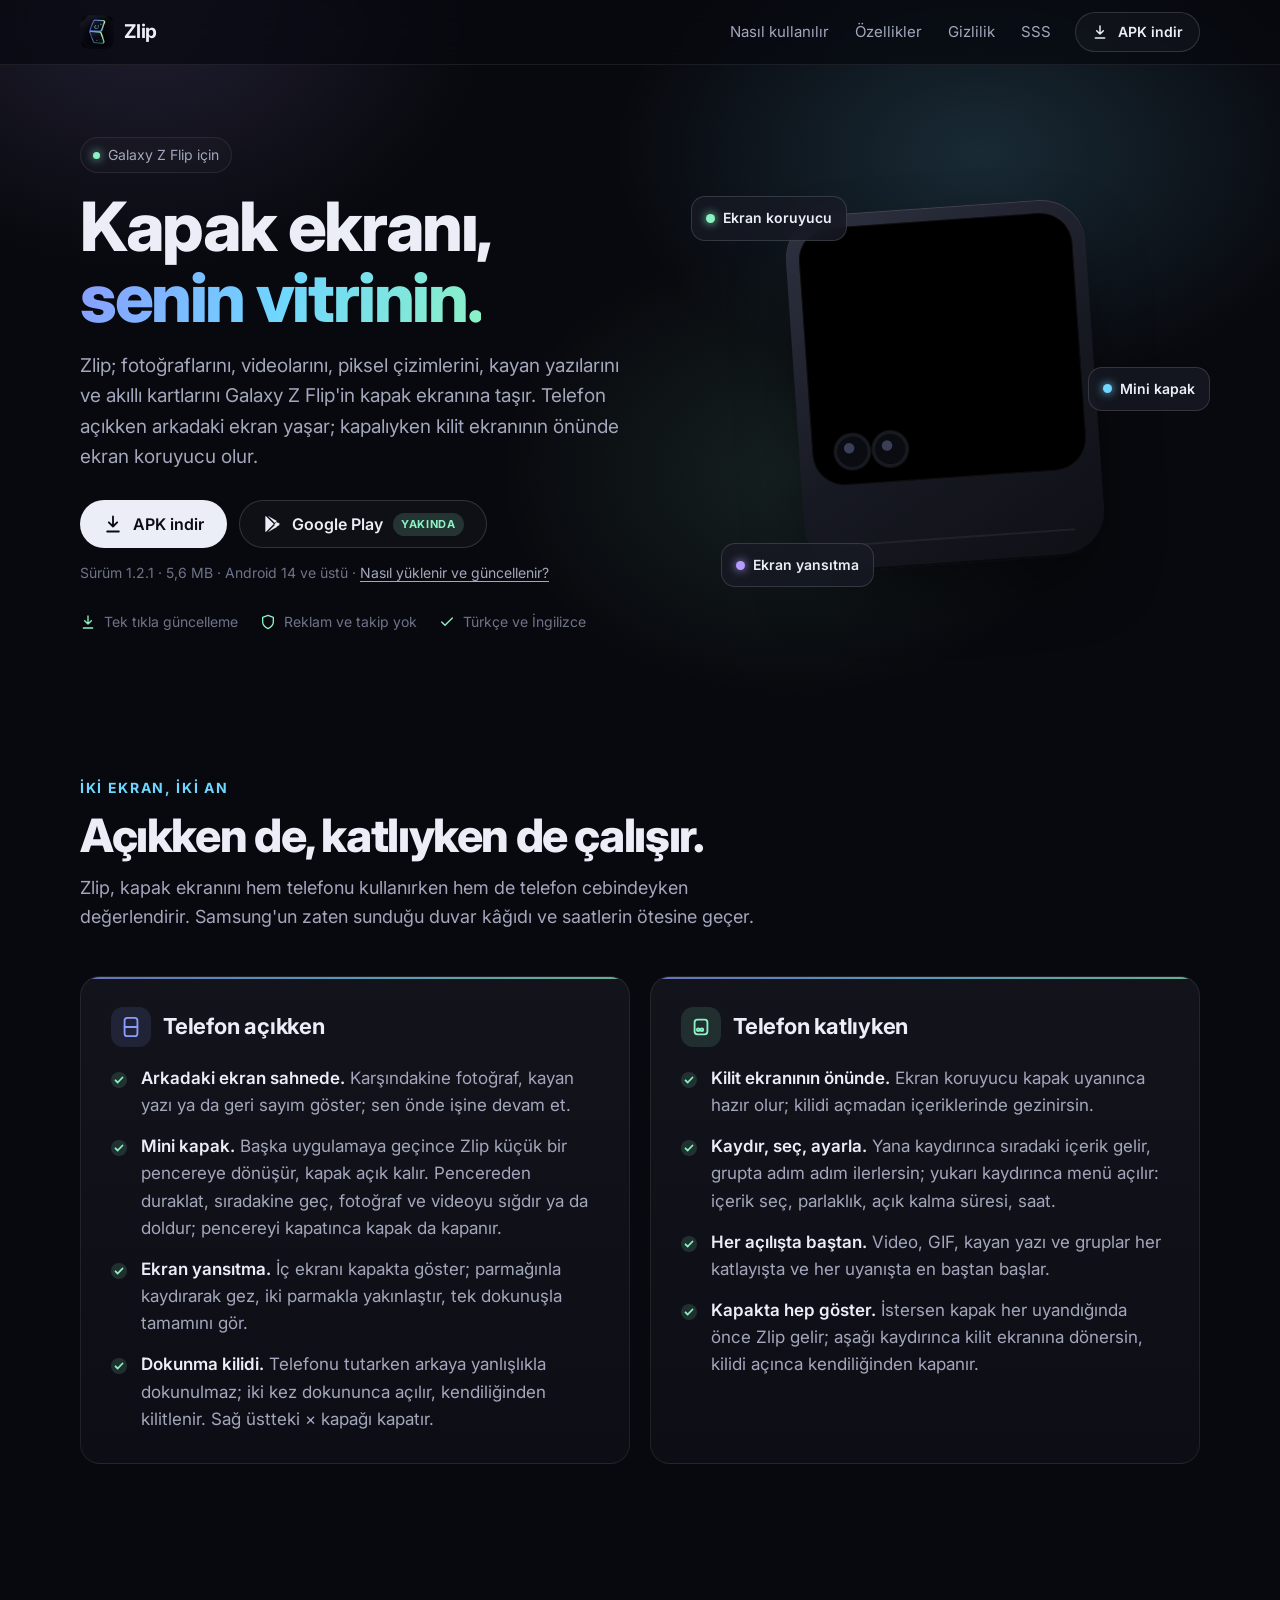
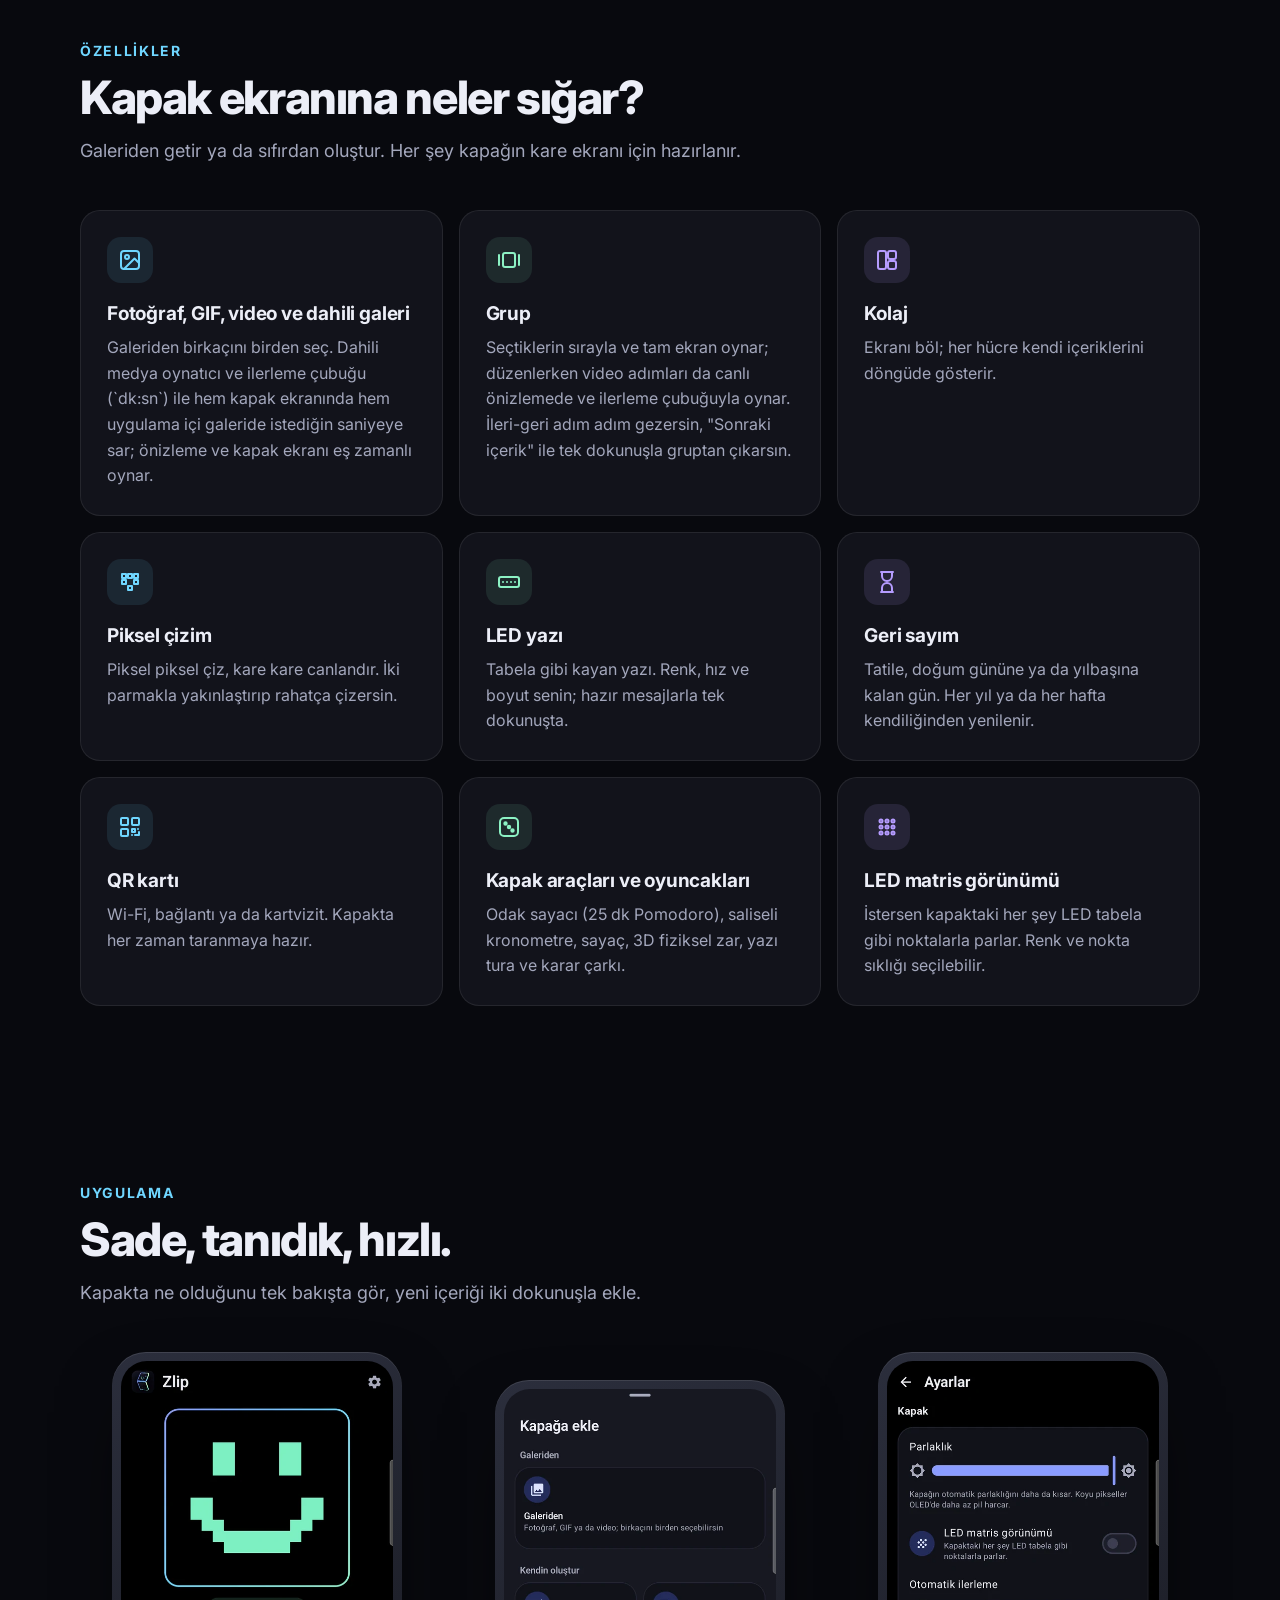
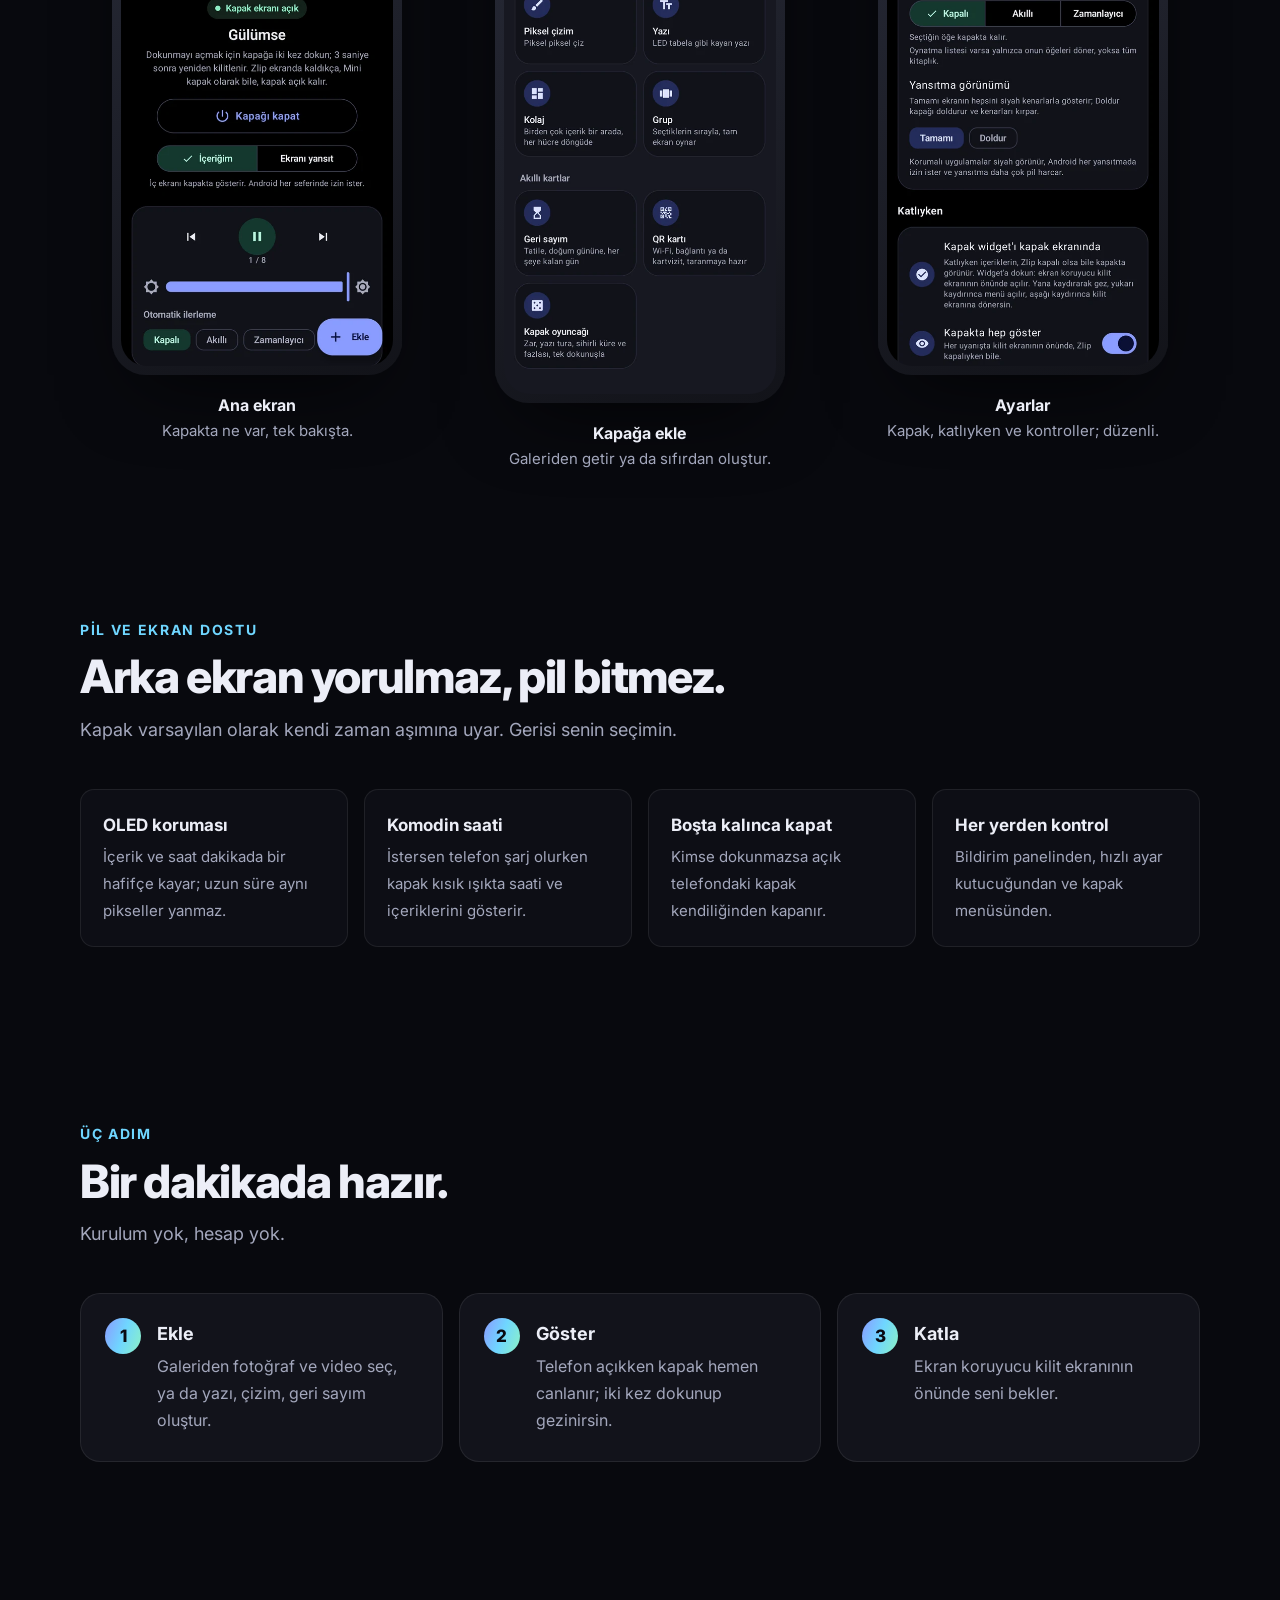
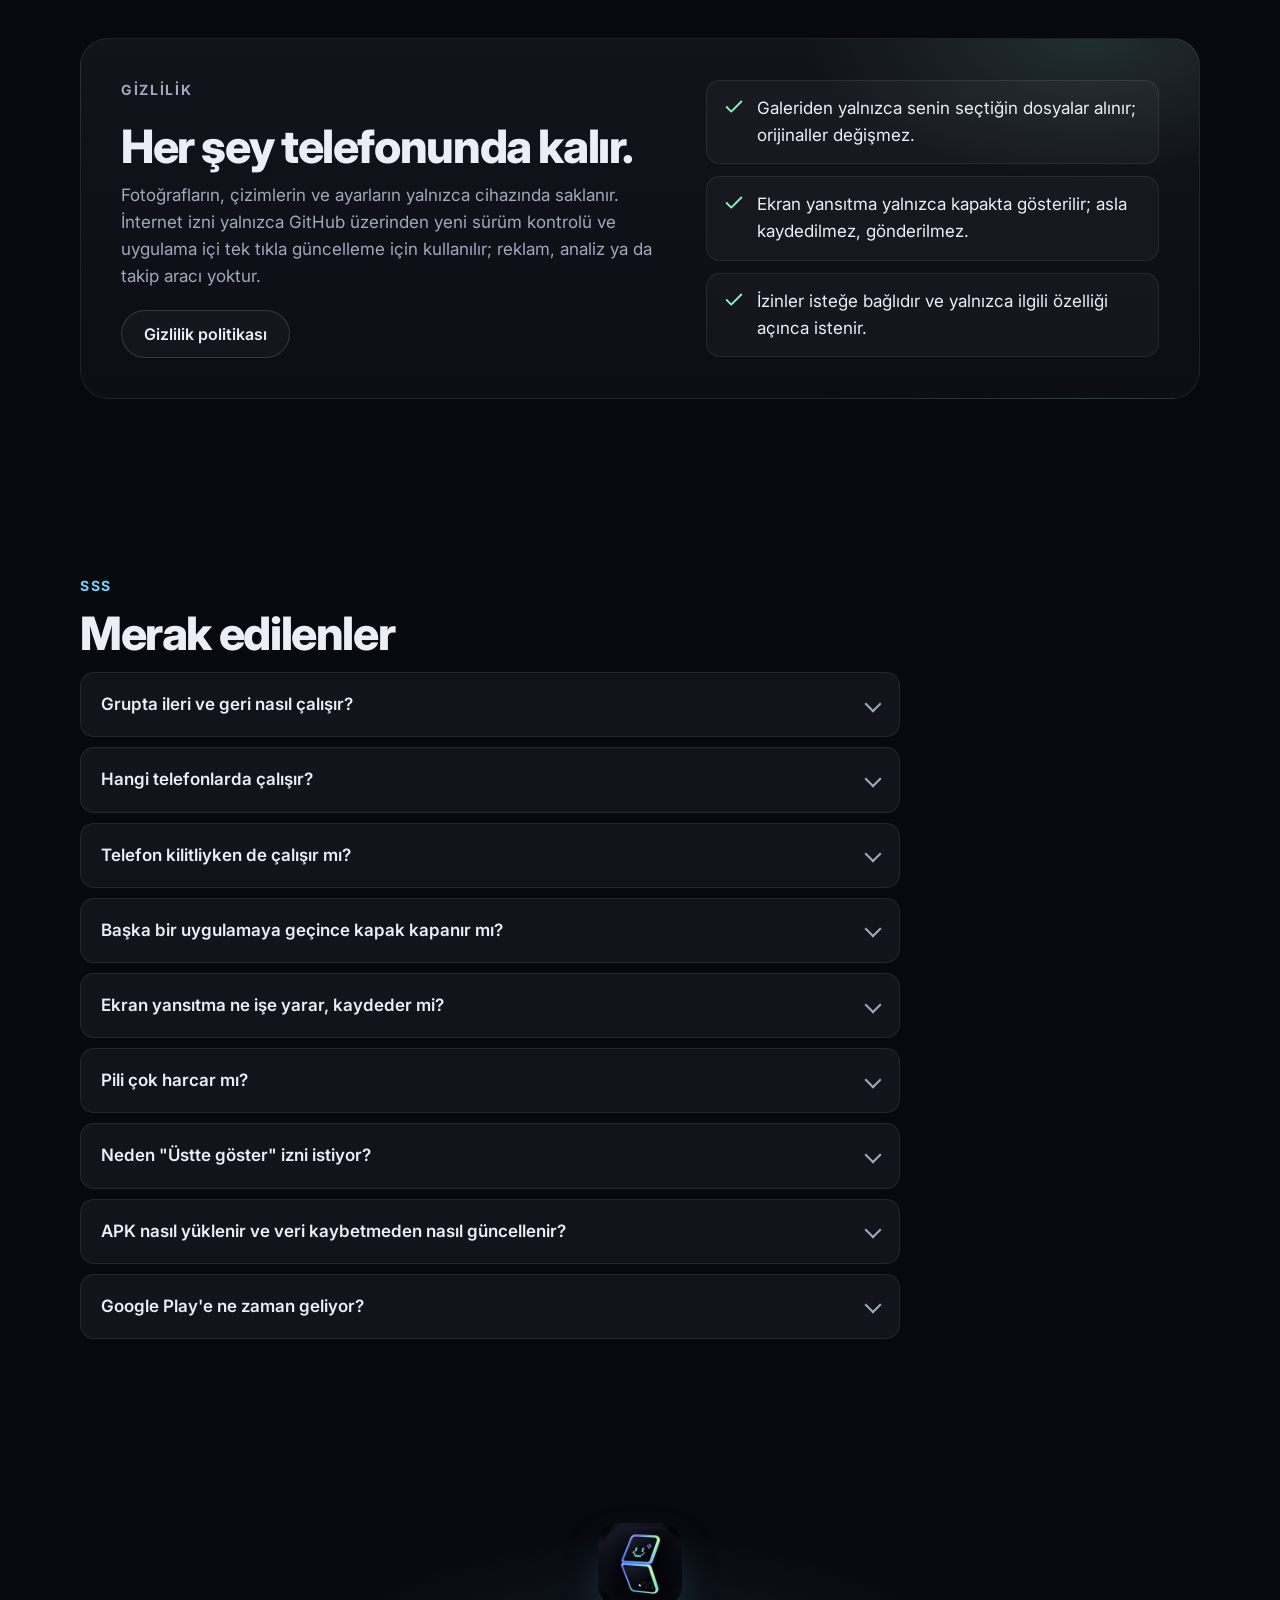
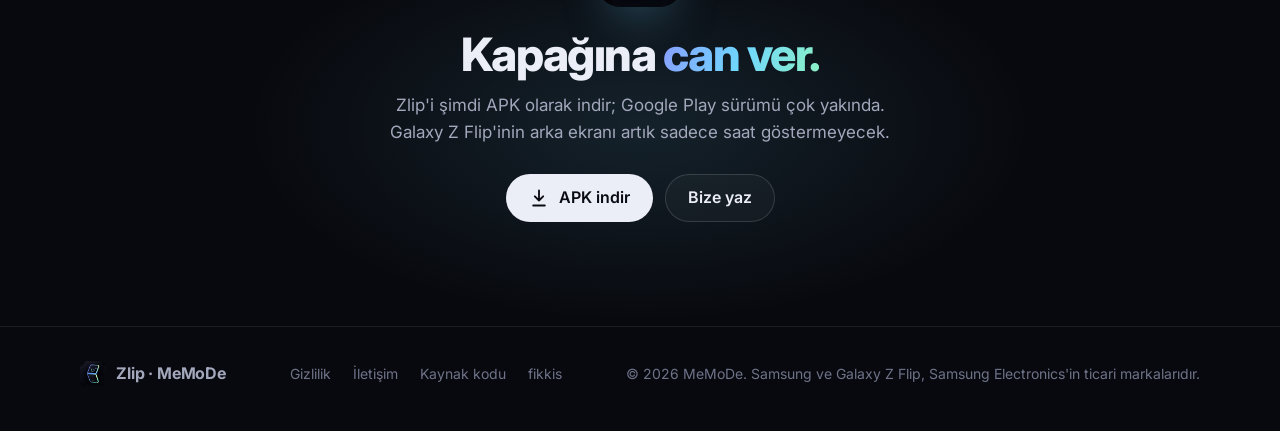
==== commit 9c48dfdd: "Update version to 1.2.1" ====
--- a/index.html
+++ b/index.html
@@ -30,7 +30,7 @@
     "operatingSystem": "Android 14+",
     "applicationCategory": "LifestyleApplication",
     "description": "Galaxy Z Flip kapak ekranı için fotoğraf, video, piksel çizim, kayan yazı, geri sayım ve QR kartları.",
-    "softwareVersion": "1.2.0",
+    "softwareVersion": "1.2.1",
     "downloadUrl": "https://github.com/cayankuzu/Zlip/releases/latest/download/Zlip.apk",
     "offers": { "@type": "Offer", "price": "0", "priceCurrency": "TRY" },
     "author": { "@type": "Organization", "name": "MeMoDe" }
@@ -76,7 +76,7 @@
               Google Play <span class="soon">Yakında</span>
             </span>
           </div>
-          <p class="fine">Sürüm 1.2.0 · 5,6 MB · Android 14 ve üstü · <a href="#apk">Nasıl yüklenir ve güncellenir?</a></p>
+          <p class="fine">Sürüm 1.2.1 · 5,6 MB · Android 14 ve üstü · <a href="#apk">Nasıl yüklenir ve güncellenir?</a></p>
           <ul class="trust">
             <li><svg viewBox="0 0 24 24" fill="none" stroke="currentColor" stroke-width="2" stroke-linecap="round" stroke-linejoin="round" aria-hidden="true"><path d="M12 3v12M7 10l5 5 5-5M5 21h14"/></svg>Tek tıkla güncelleme</li>
             <li><svg viewBox="0 0 24 24" fill="none" stroke="currentColor" stroke-width="2" stroke-linecap="round" stroke-linejoin="round" aria-hidden="true"><path d="M12 22s8-4 8-10V5l-8-3-8 3v7c0 6 8 10 8 10Z"/></svg>Reklam ve takip yok</li>
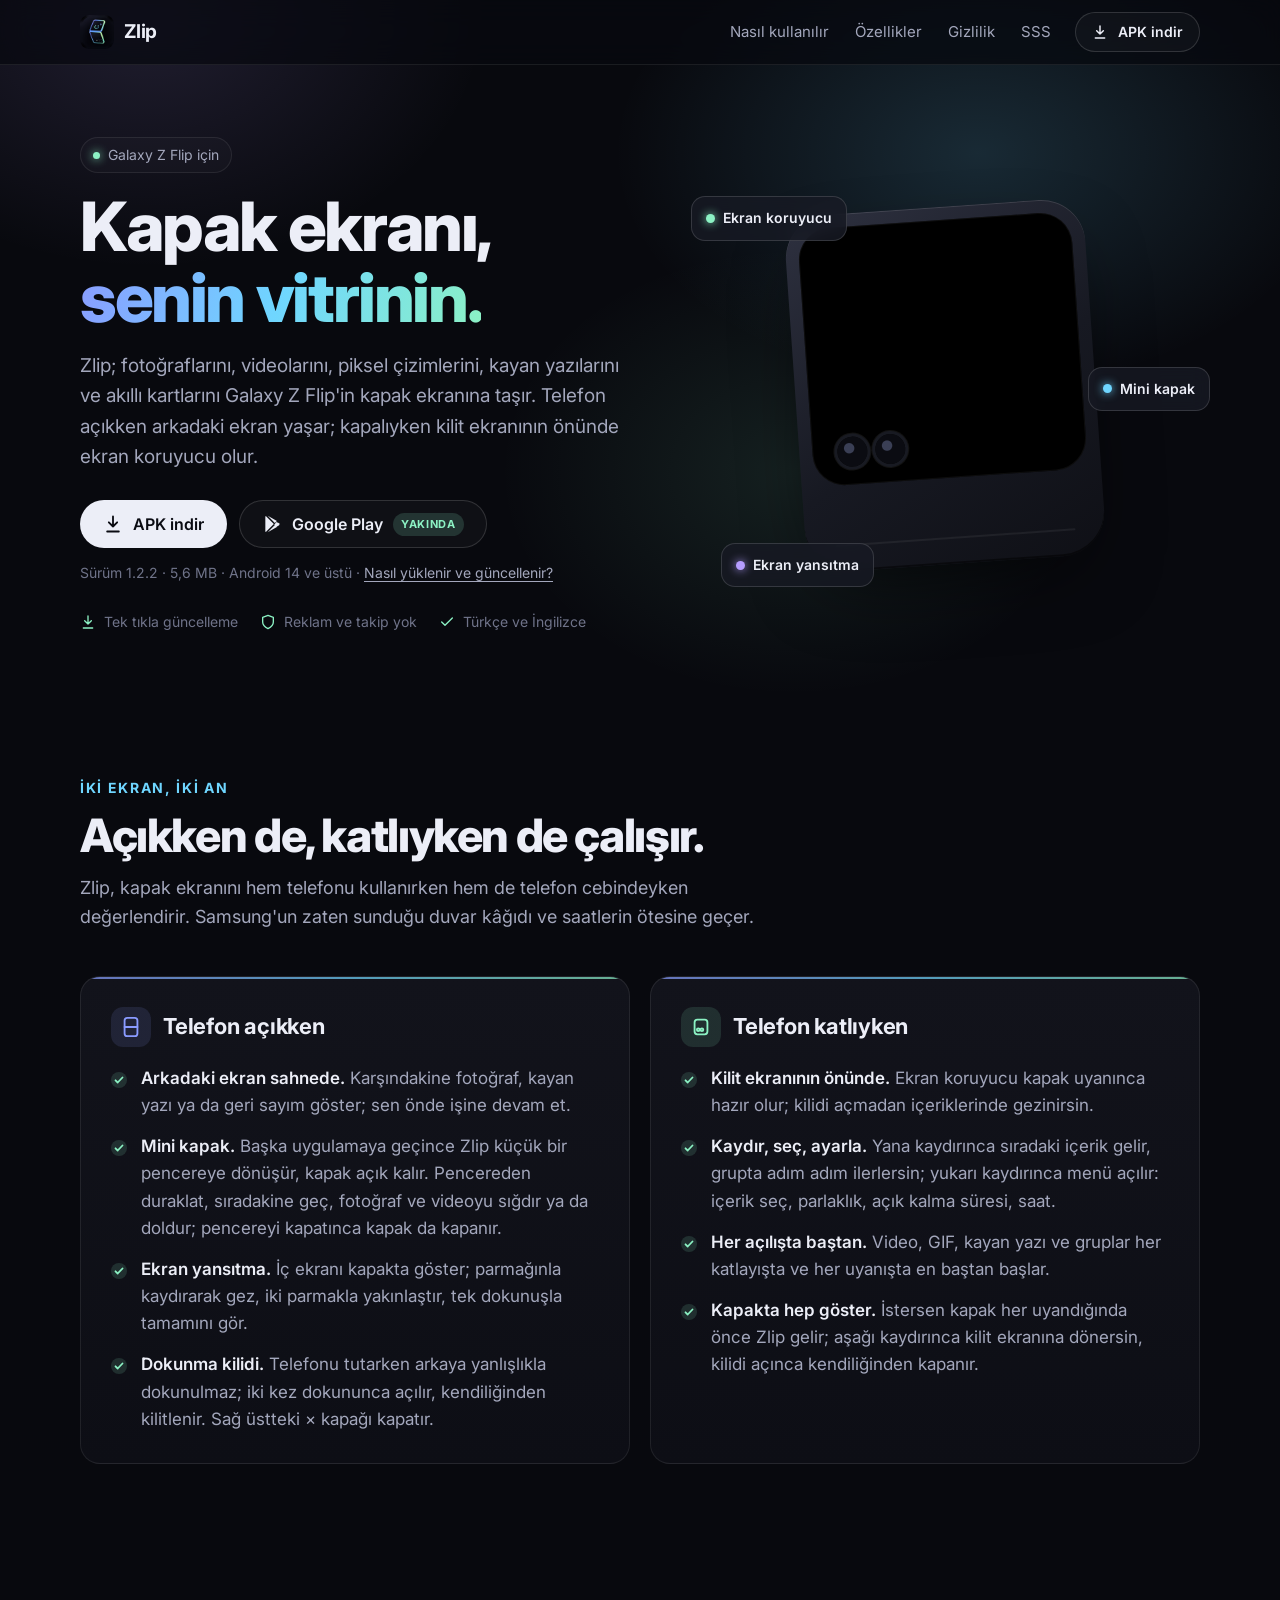
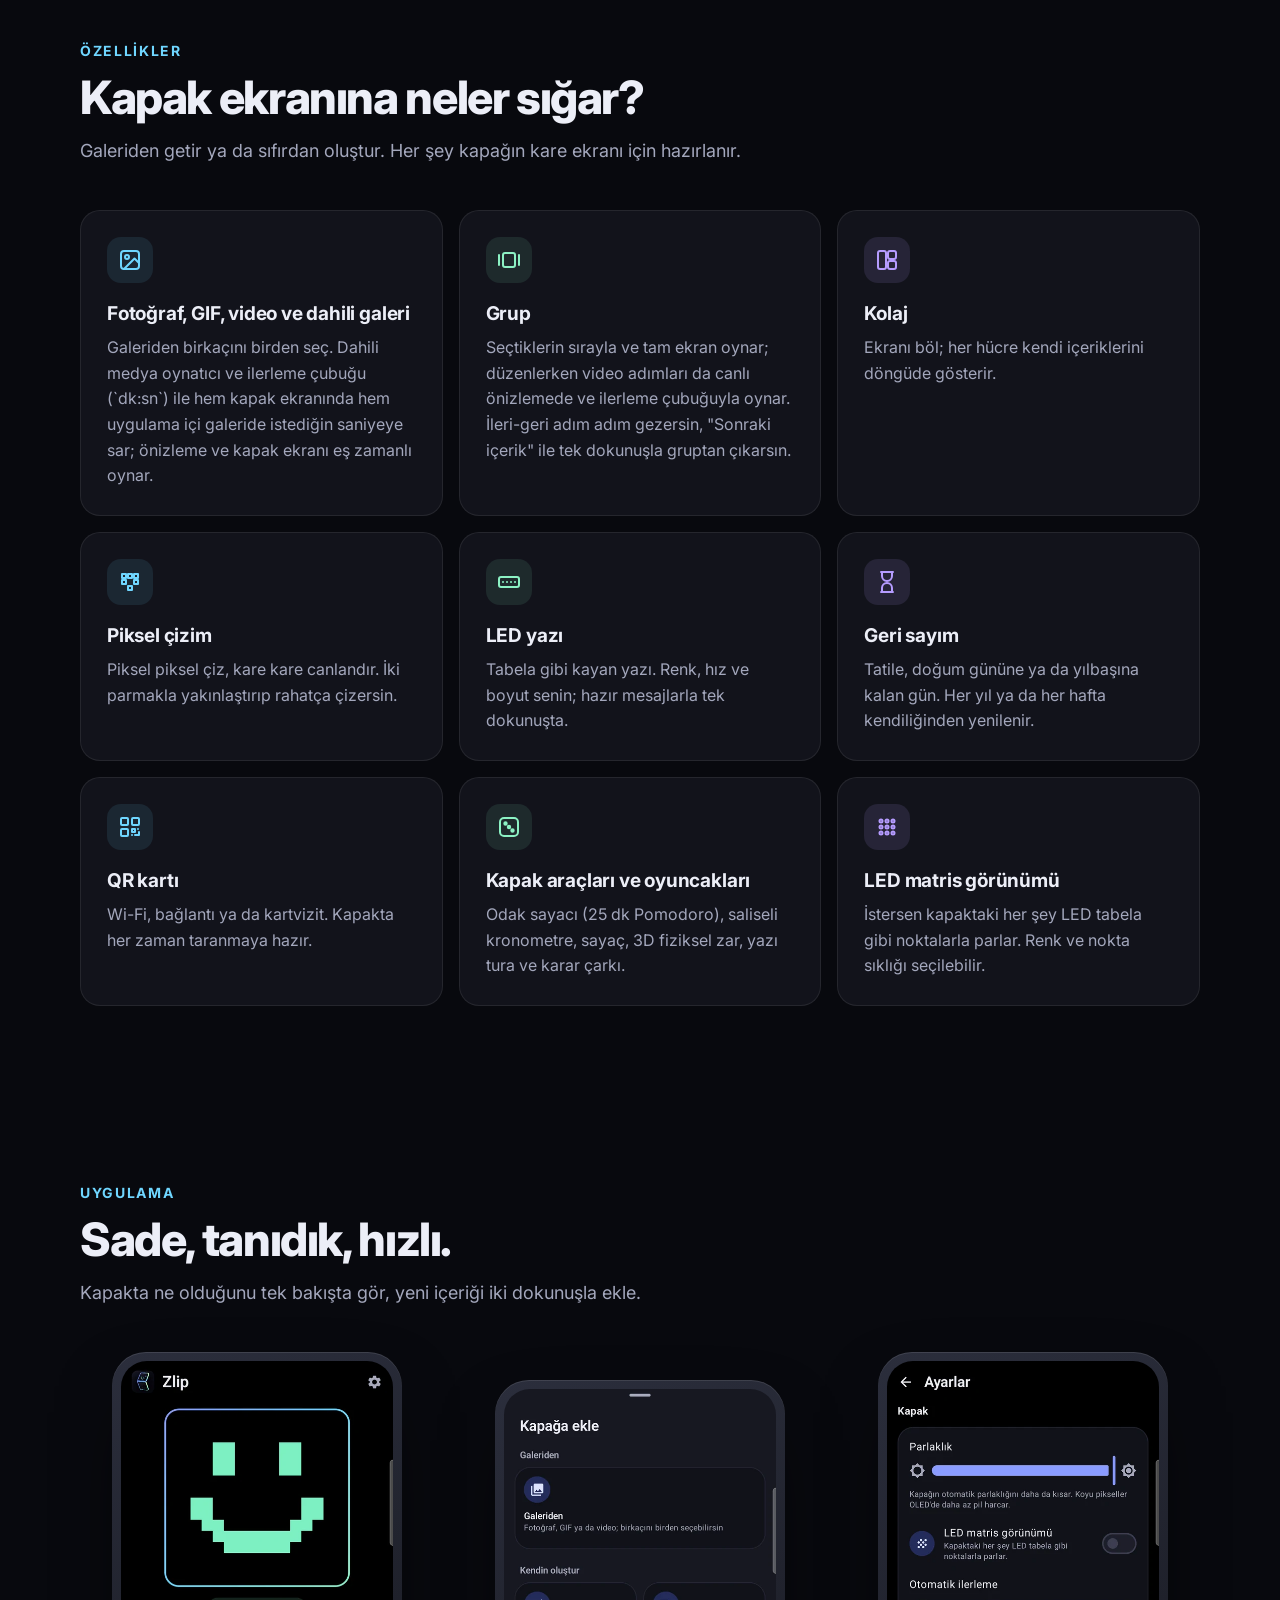
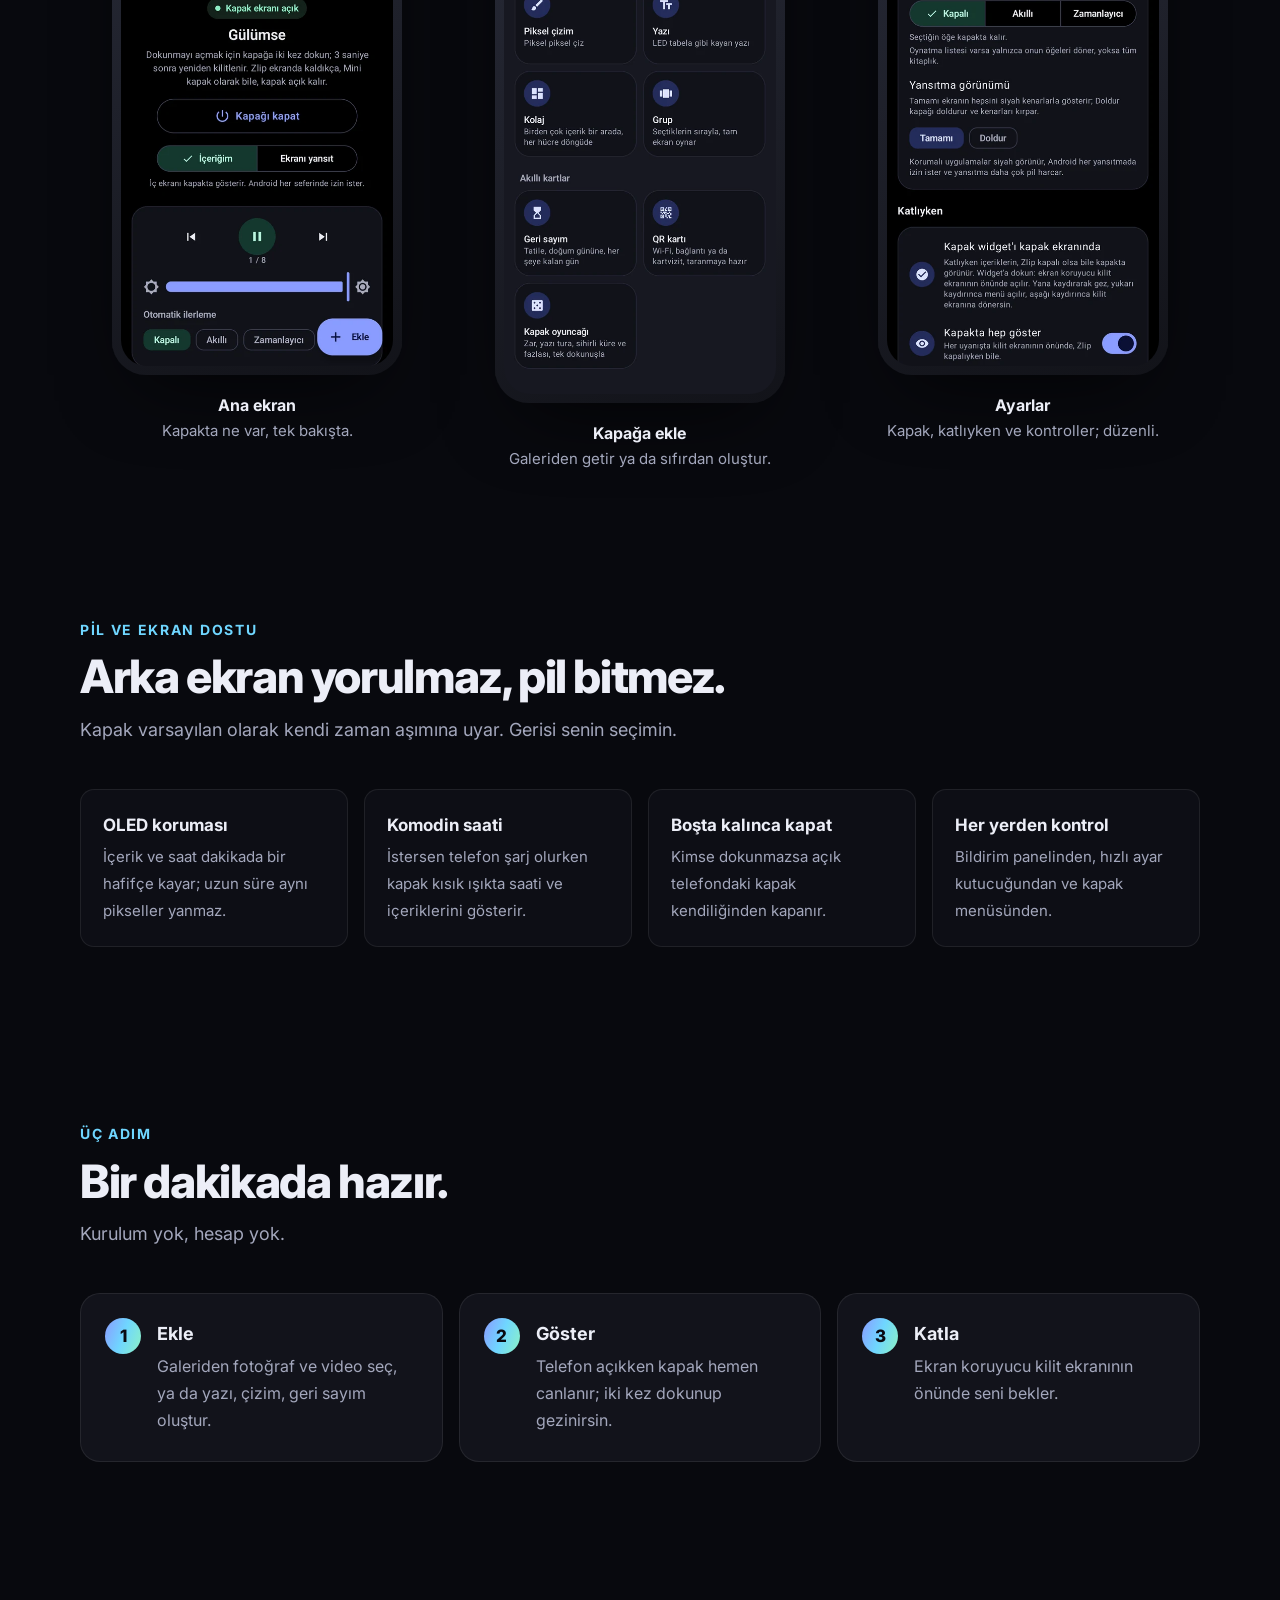
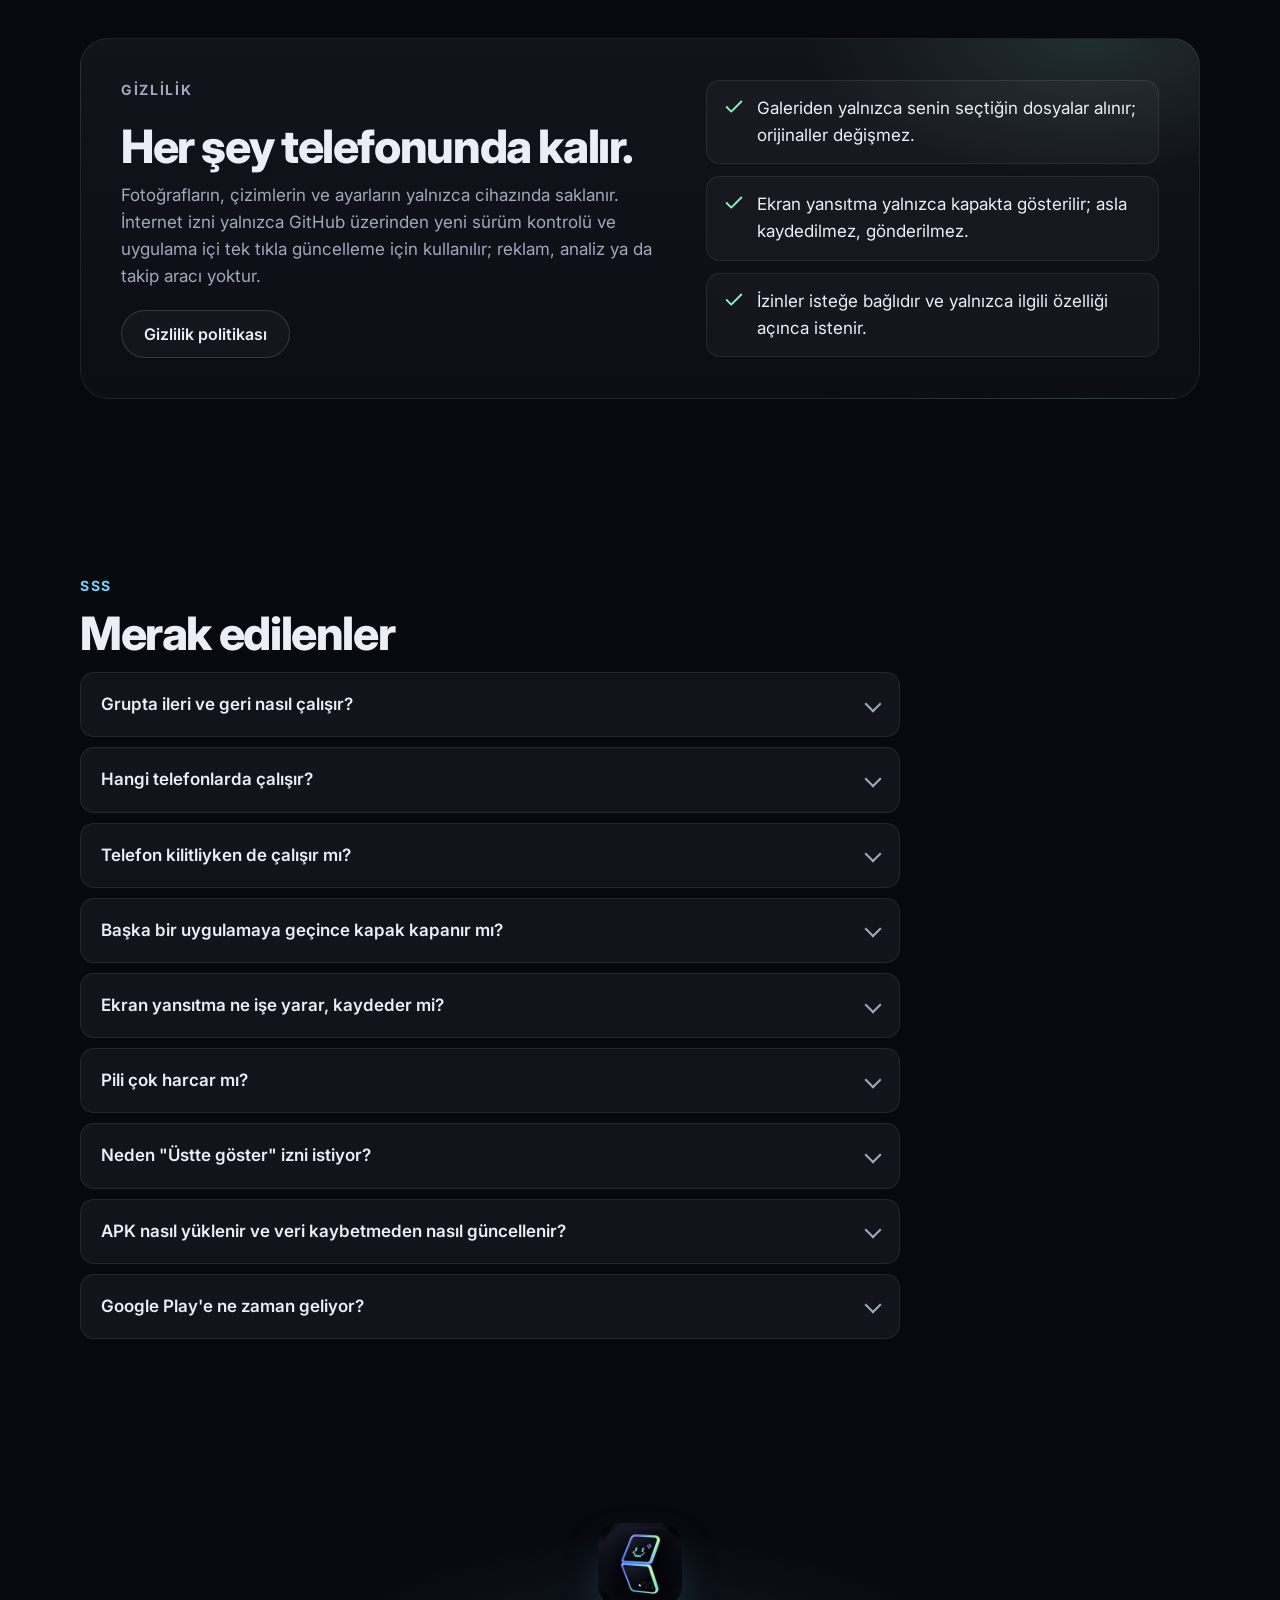
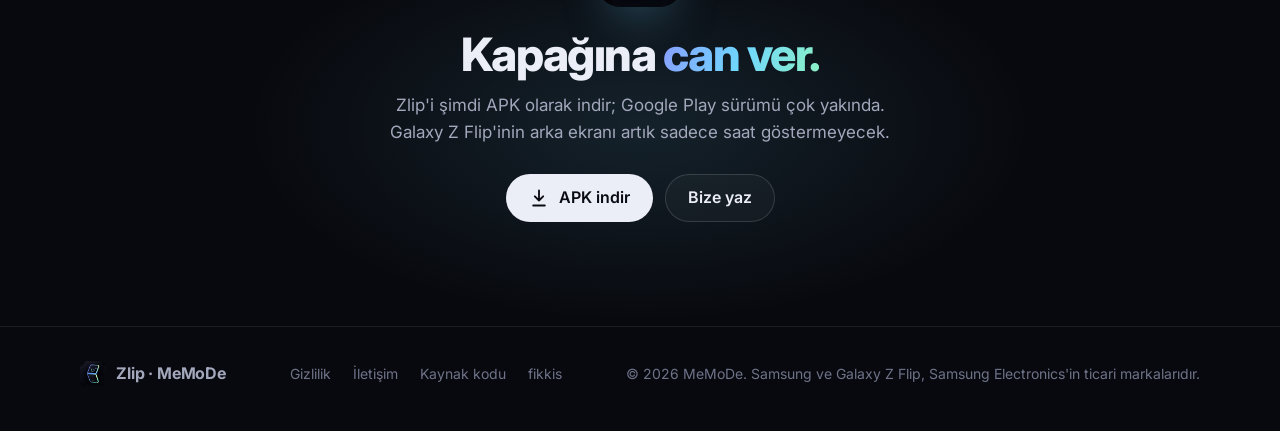
==== commit 56d24044: "Update version to 1.2.2" ====
--- a/index.html
+++ b/index.html
@@ -30,7 +30,7 @@
     "operatingSystem": "Android 14+",
     "applicationCategory": "LifestyleApplication",
     "description": "Galaxy Z Flip kapak ekranı için fotoğraf, video, piksel çizim, kayan yazı, geri sayım ve QR kartları.",
-    "softwareVersion": "1.2.1",
+    "softwareVersion": "1.2.2",
     "downloadUrl": "https://github.com/cayankuzu/Zlip/releases/latest/download/Zlip.apk",
     "offers": { "@type": "Offer", "price": "0", "priceCurrency": "TRY" },
     "author": { "@type": "Organization", "name": "MeMoDe" }
@@ -76,7 +76,7 @@
               Google Play <span class="soon">Yakında</span>
             </span>
           </div>
-          <p class="fine">Sürüm 1.2.1 · 5,6 MB · Android 14 ve üstü · <a href="#apk">Nasıl yüklenir ve güncellenir?</a></p>
+          <p class="fine">Sürüm 1.2.2 · 5,6 MB · Android 14 ve üstü · <a href="#apk">Nasıl yüklenir ve güncellenir?</a></p>
           <ul class="trust">
             <li><svg viewBox="0 0 24 24" fill="none" stroke="currentColor" stroke-width="2" stroke-linecap="round" stroke-linejoin="round" aria-hidden="true"><path d="M12 3v12M7 10l5 5 5-5M5 21h14"/></svg>Tek tıkla güncelleme</li>
             <li><svg viewBox="0 0 24 24" fill="none" stroke="currentColor" stroke-width="2" stroke-linecap="round" stroke-linejoin="round" aria-hidden="true"><path d="M12 22s8-4 8-10V5l-8-3-8 3v7c0 6 8 10 8 10Z"/></svg>Reklam ve takip yok</li>
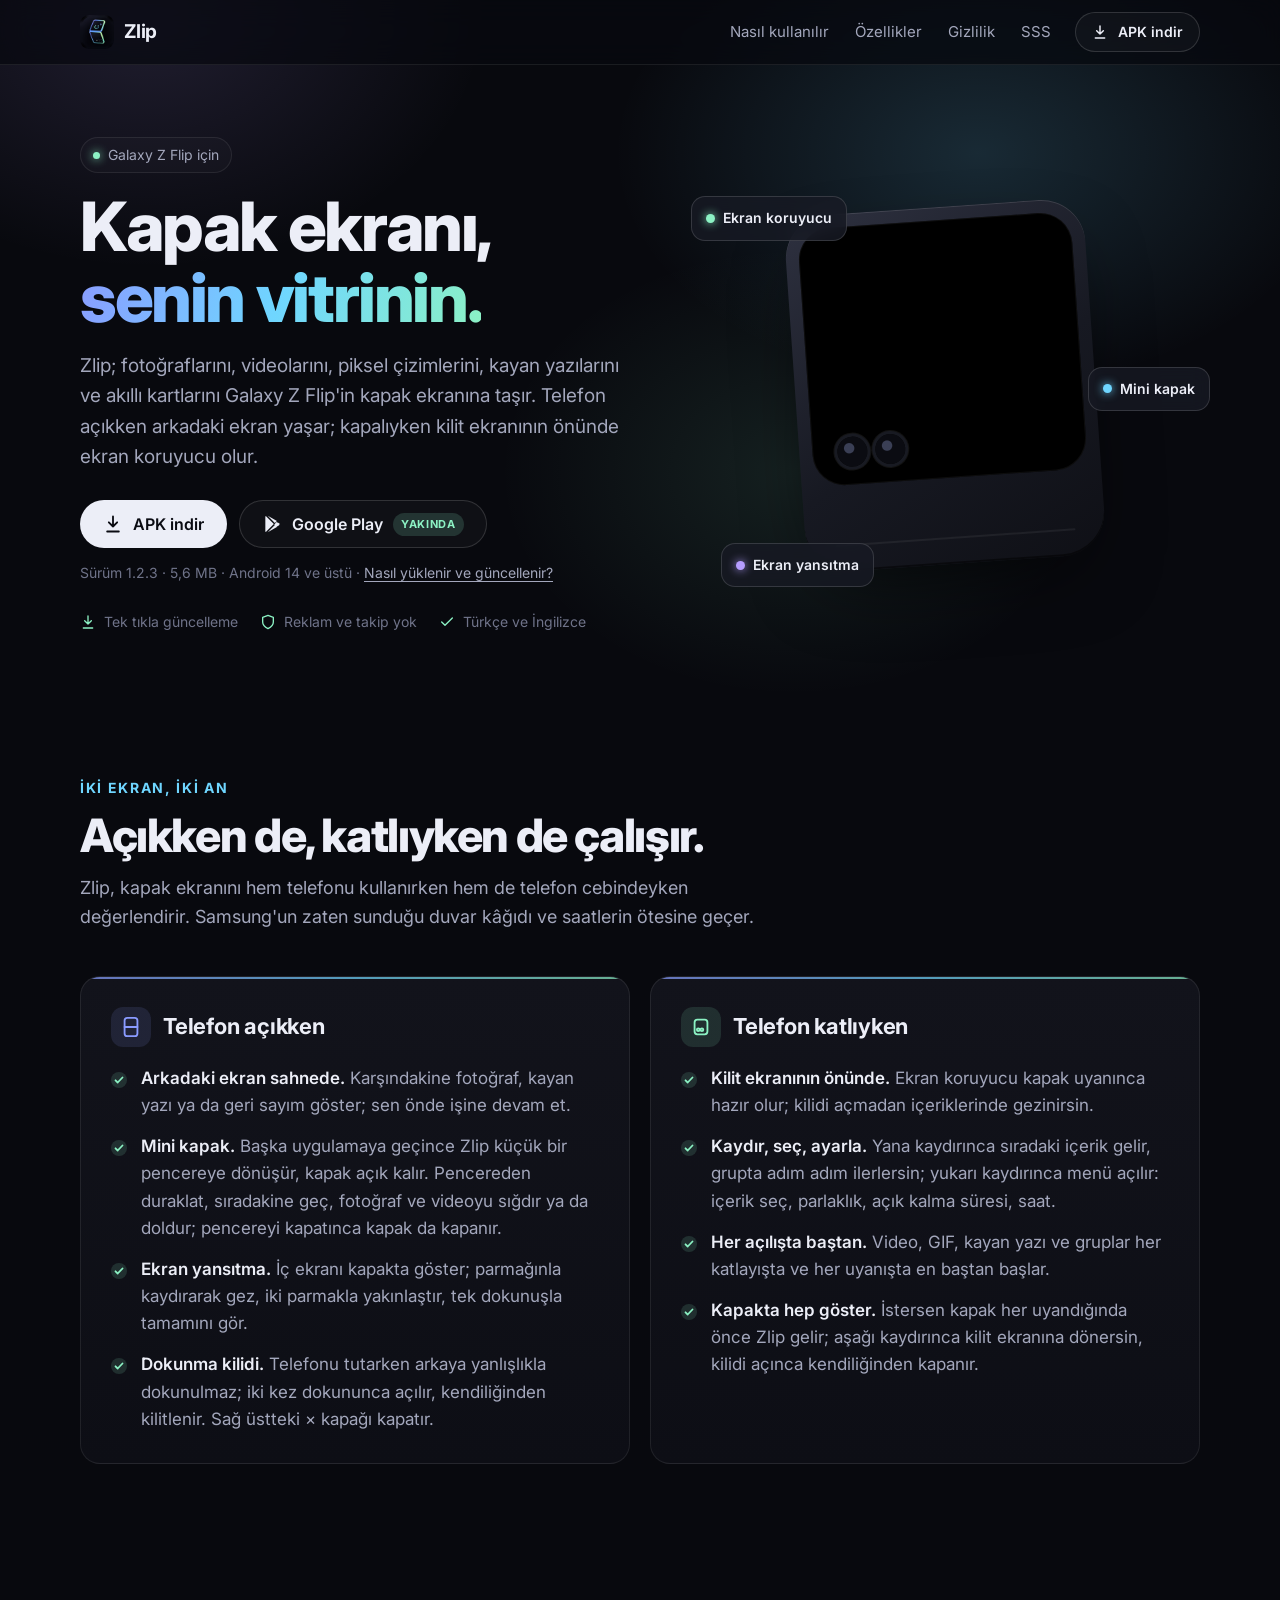
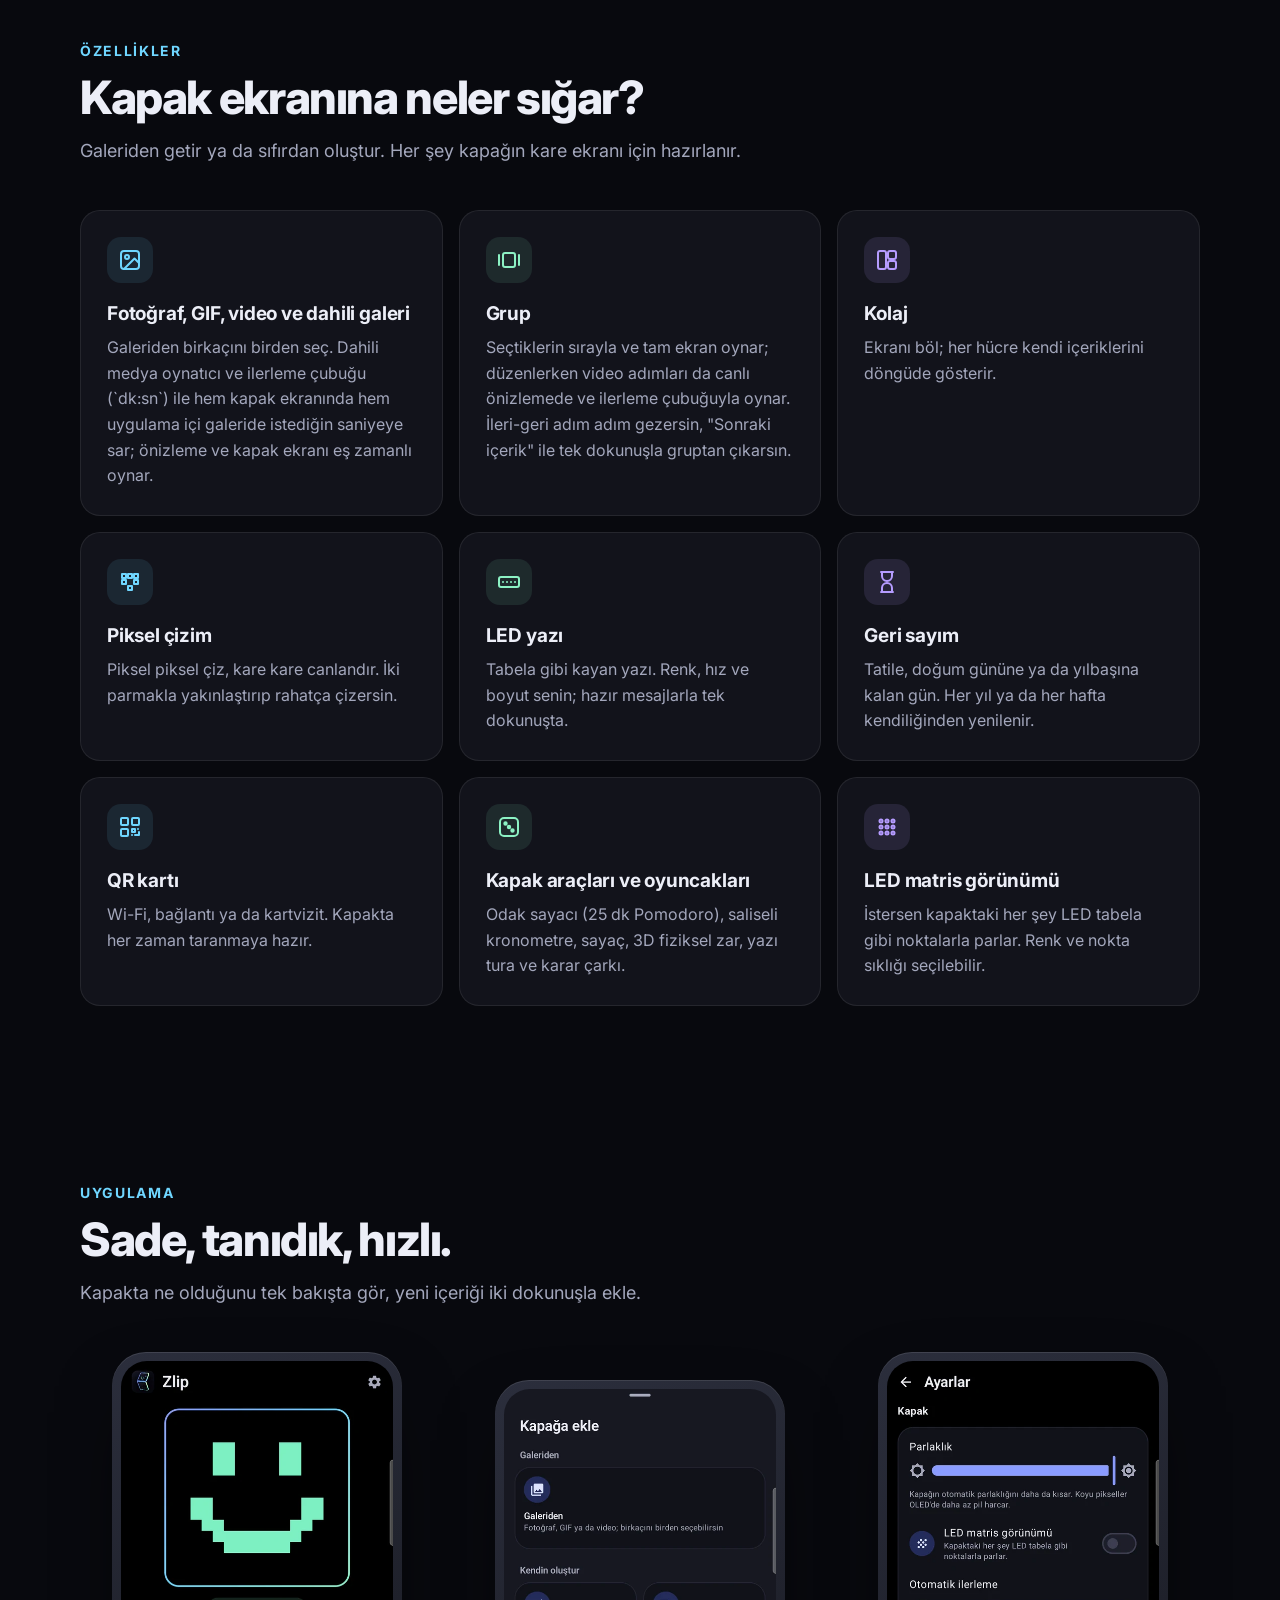
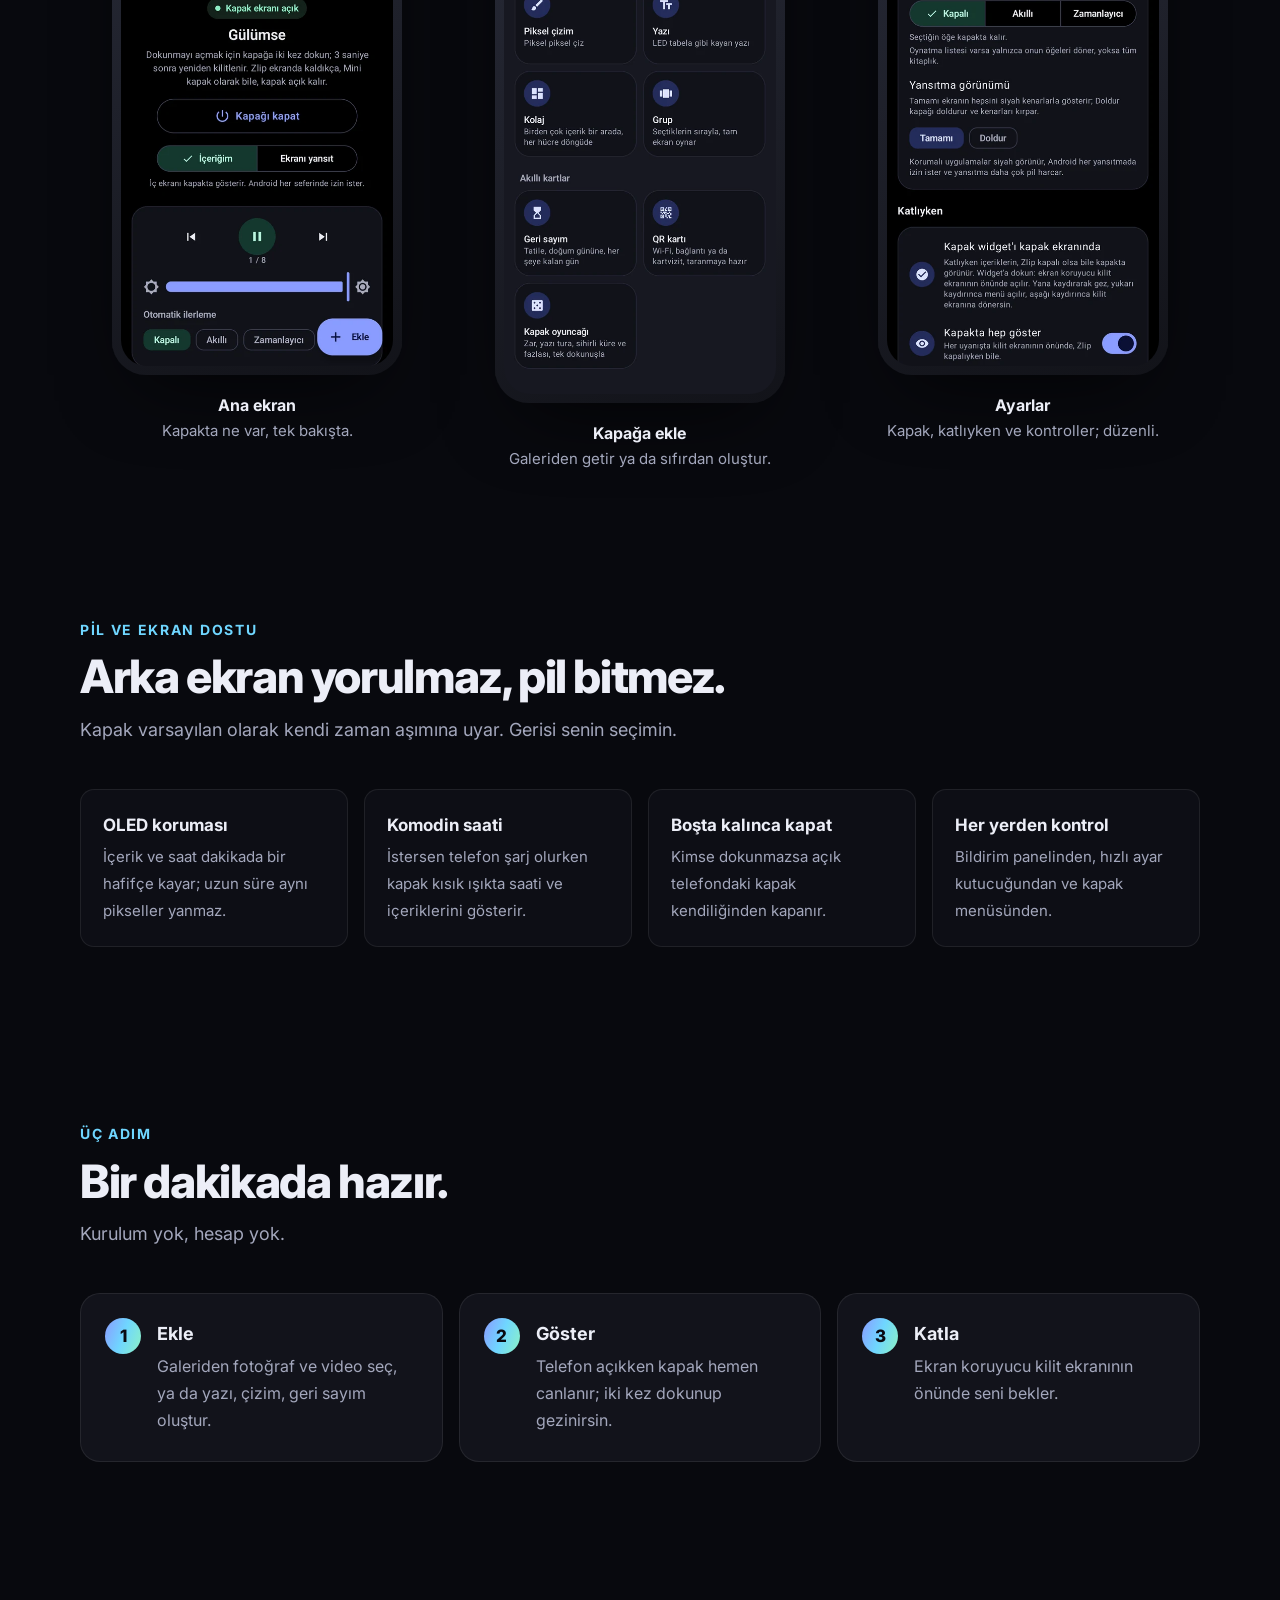
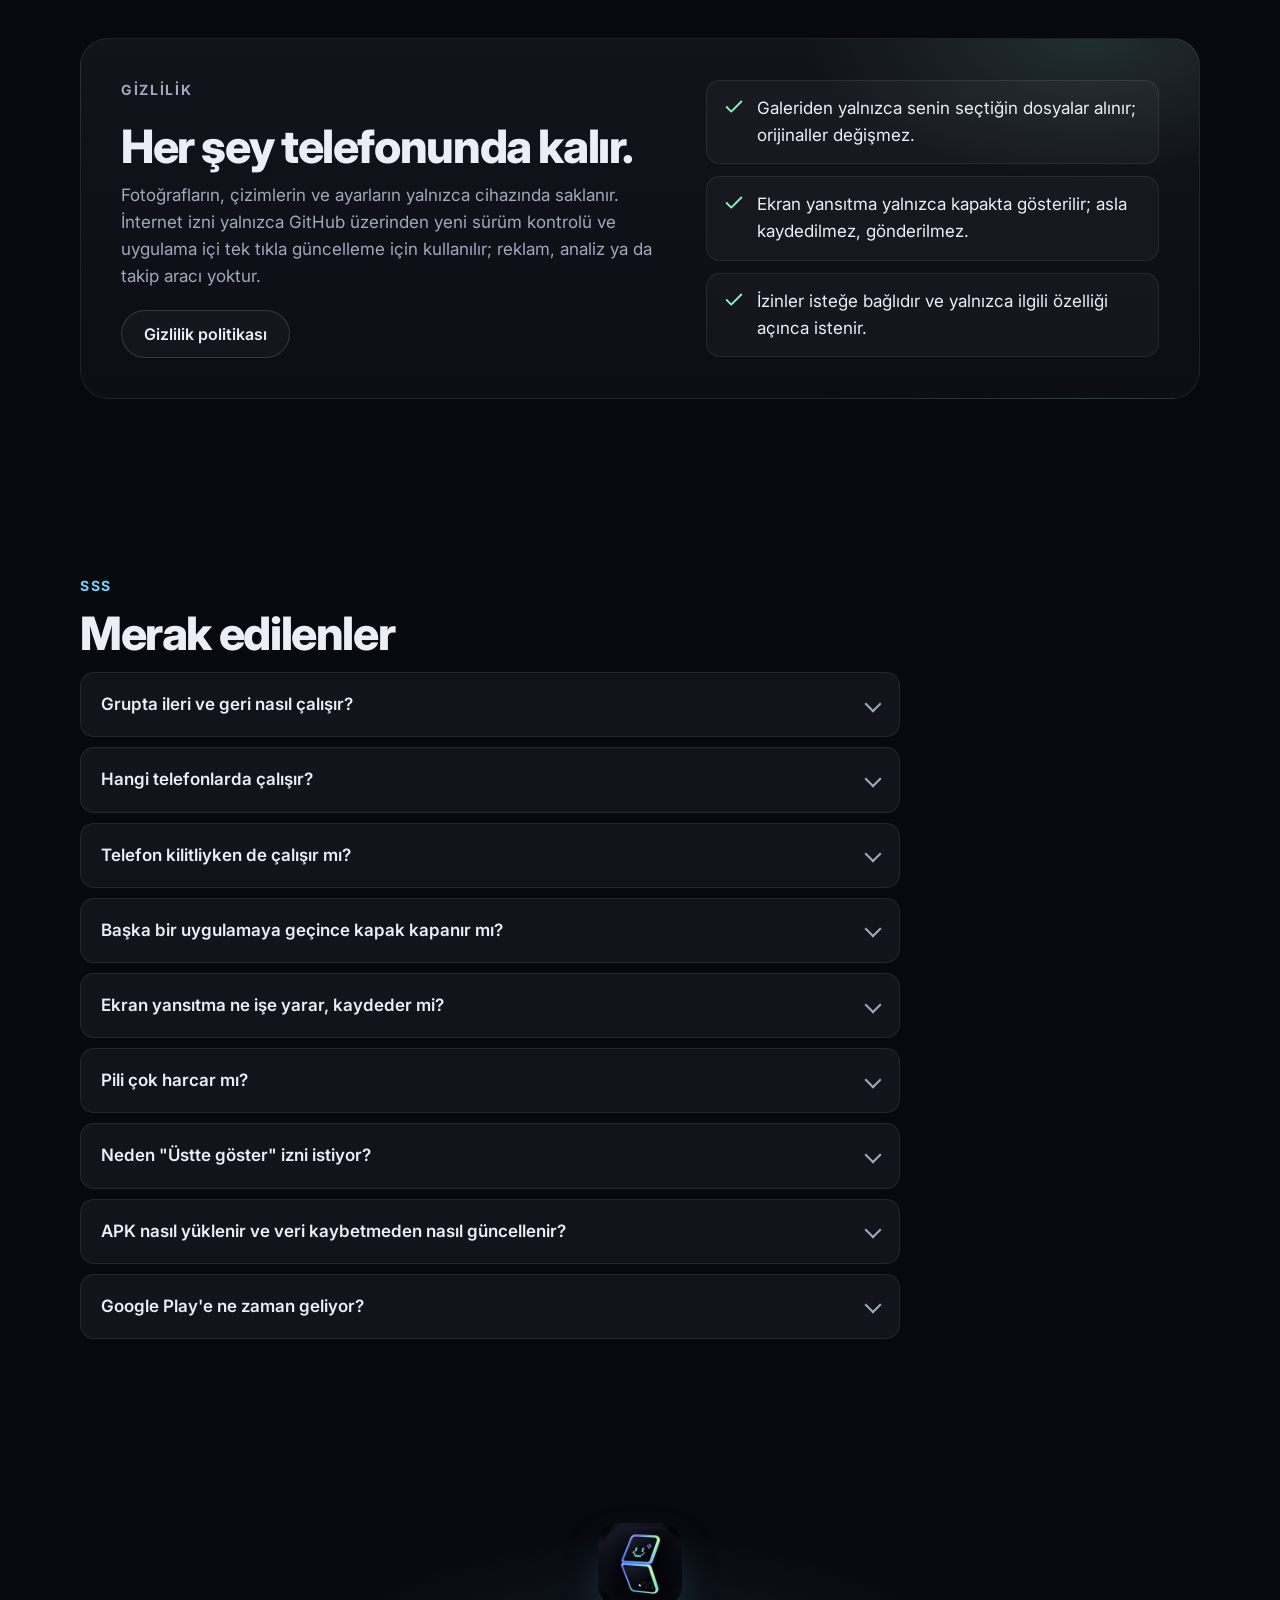
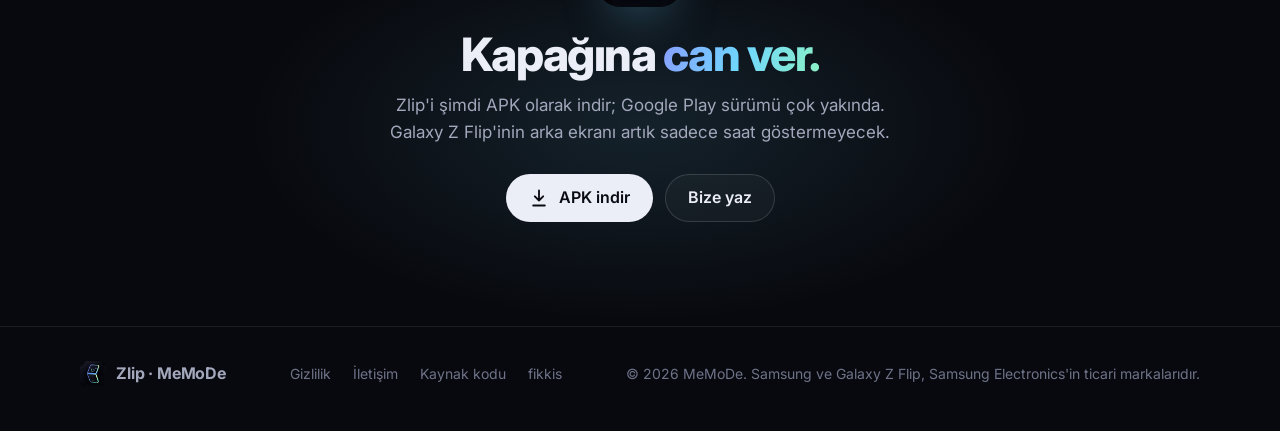
==== commit 9991973f: "Update web to v1.2.3" ====
--- a/index.html
+++ b/index.html
@@ -30,7 +30,7 @@
     "operatingSystem": "Android 14+",
     "applicationCategory": "LifestyleApplication",
     "description": "Galaxy Z Flip kapak ekranı için fotoğraf, video, piksel çizim, kayan yazı, geri sayım ve QR kartları.",
-    "softwareVersion": "1.2.2",
+    "softwareVersion": "1.2.3",
     "downloadUrl": "https://github.com/cayankuzu/Zlip/releases/latest/download/Zlip.apk",
     "offers": { "@type": "Offer", "price": "0", "priceCurrency": "TRY" },
     "author": { "@type": "Organization", "name": "MeMoDe" }
@@ -76,7 +76,7 @@
               Google Play <span class="soon">Yakında</span>
             </span>
           </div>
-          <p class="fine">Sürüm 1.2.2 · 5,6 MB · Android 14 ve üstü · <a href="#apk">Nasıl yüklenir ve güncellenir?</a></p>
+          <p class="fine">Sürüm 1.2.3 · 5,6 MB · Android 14 ve üstü · <a href="#apk">Nasıl yüklenir ve güncellenir?</a></p>
           <ul class="trust">
             <li><svg viewBox="0 0 24 24" fill="none" stroke="currentColor" stroke-width="2" stroke-linecap="round" stroke-linejoin="round" aria-hidden="true"><path d="M12 3v12M7 10l5 5 5-5M5 21h14"/></svg>Tek tıkla güncelleme</li>
             <li><svg viewBox="0 0 24 24" fill="none" stroke="currentColor" stroke-width="2" stroke-linecap="round" stroke-linejoin="round" aria-hidden="true"><path d="M12 22s8-4 8-10V5l-8-3-8 3v7c0 6 8 10 8 10Z"/></svg>Reklam ve takip yok</li>
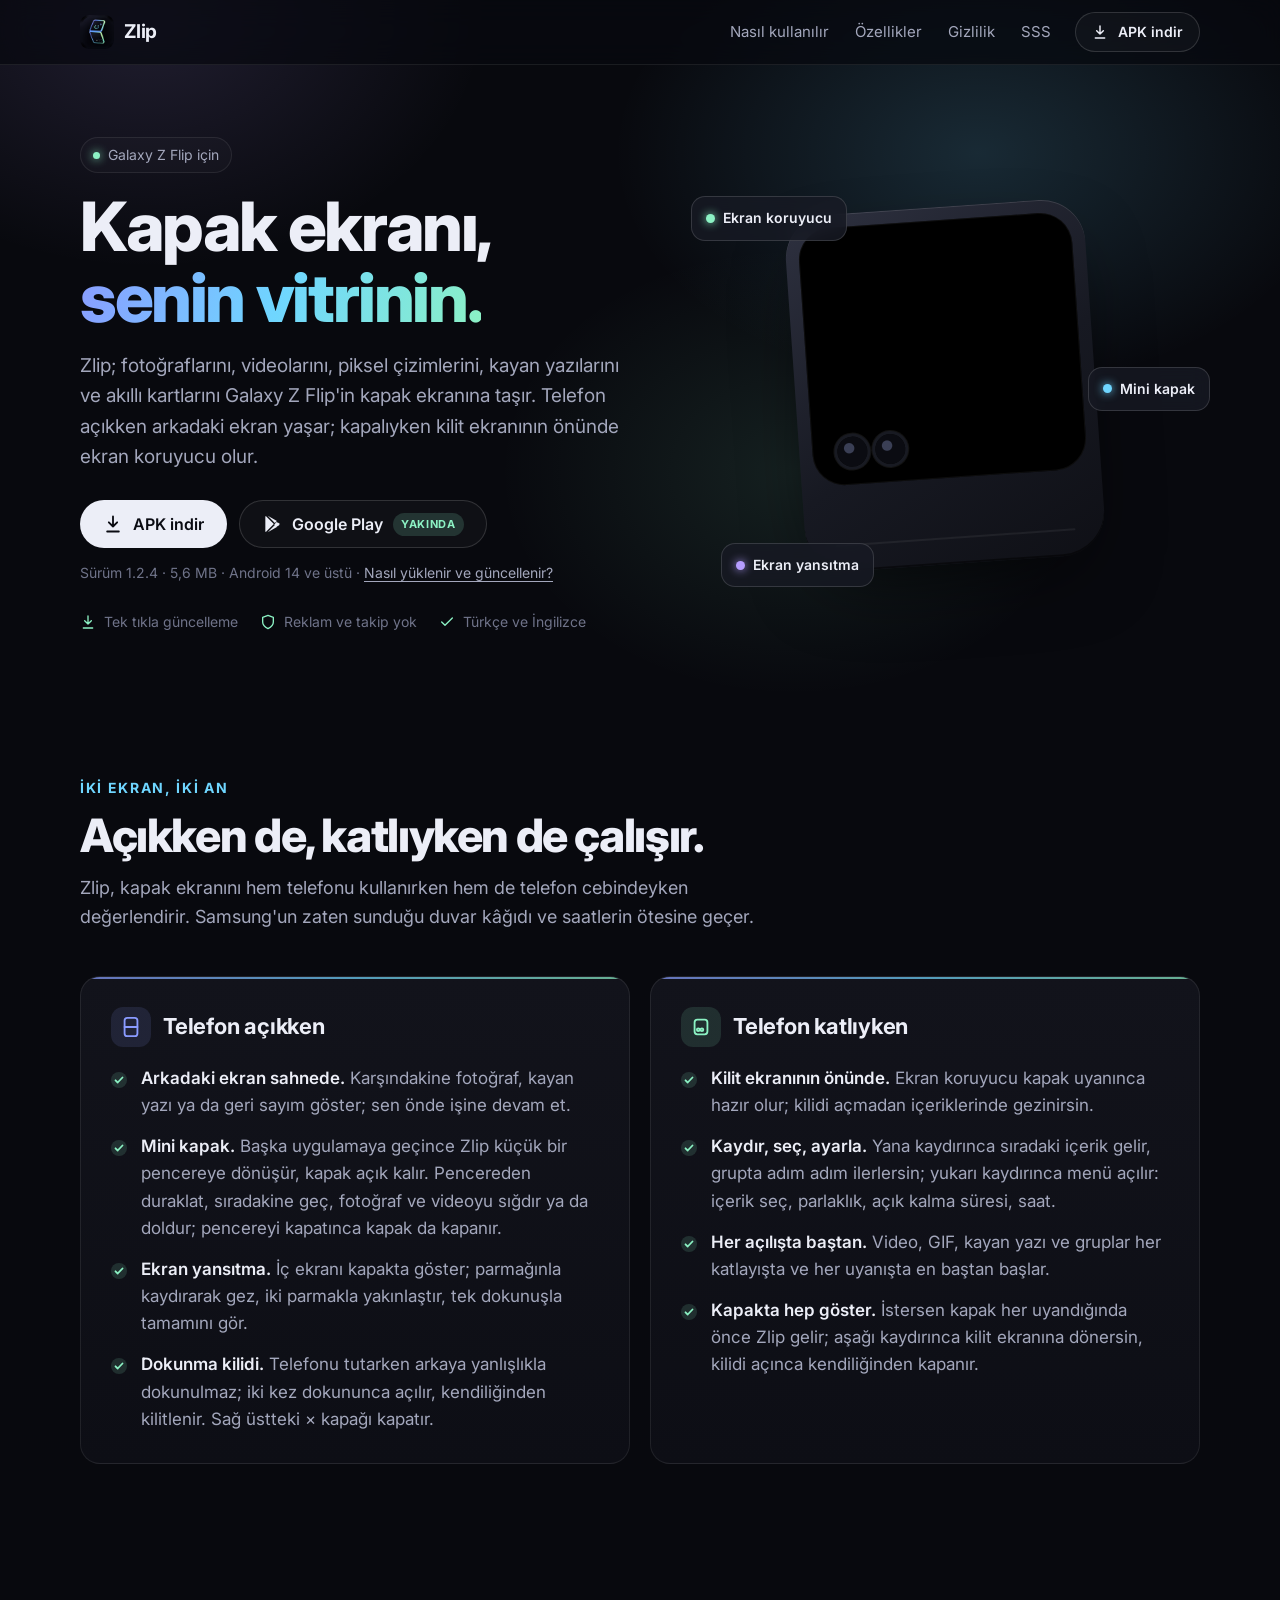
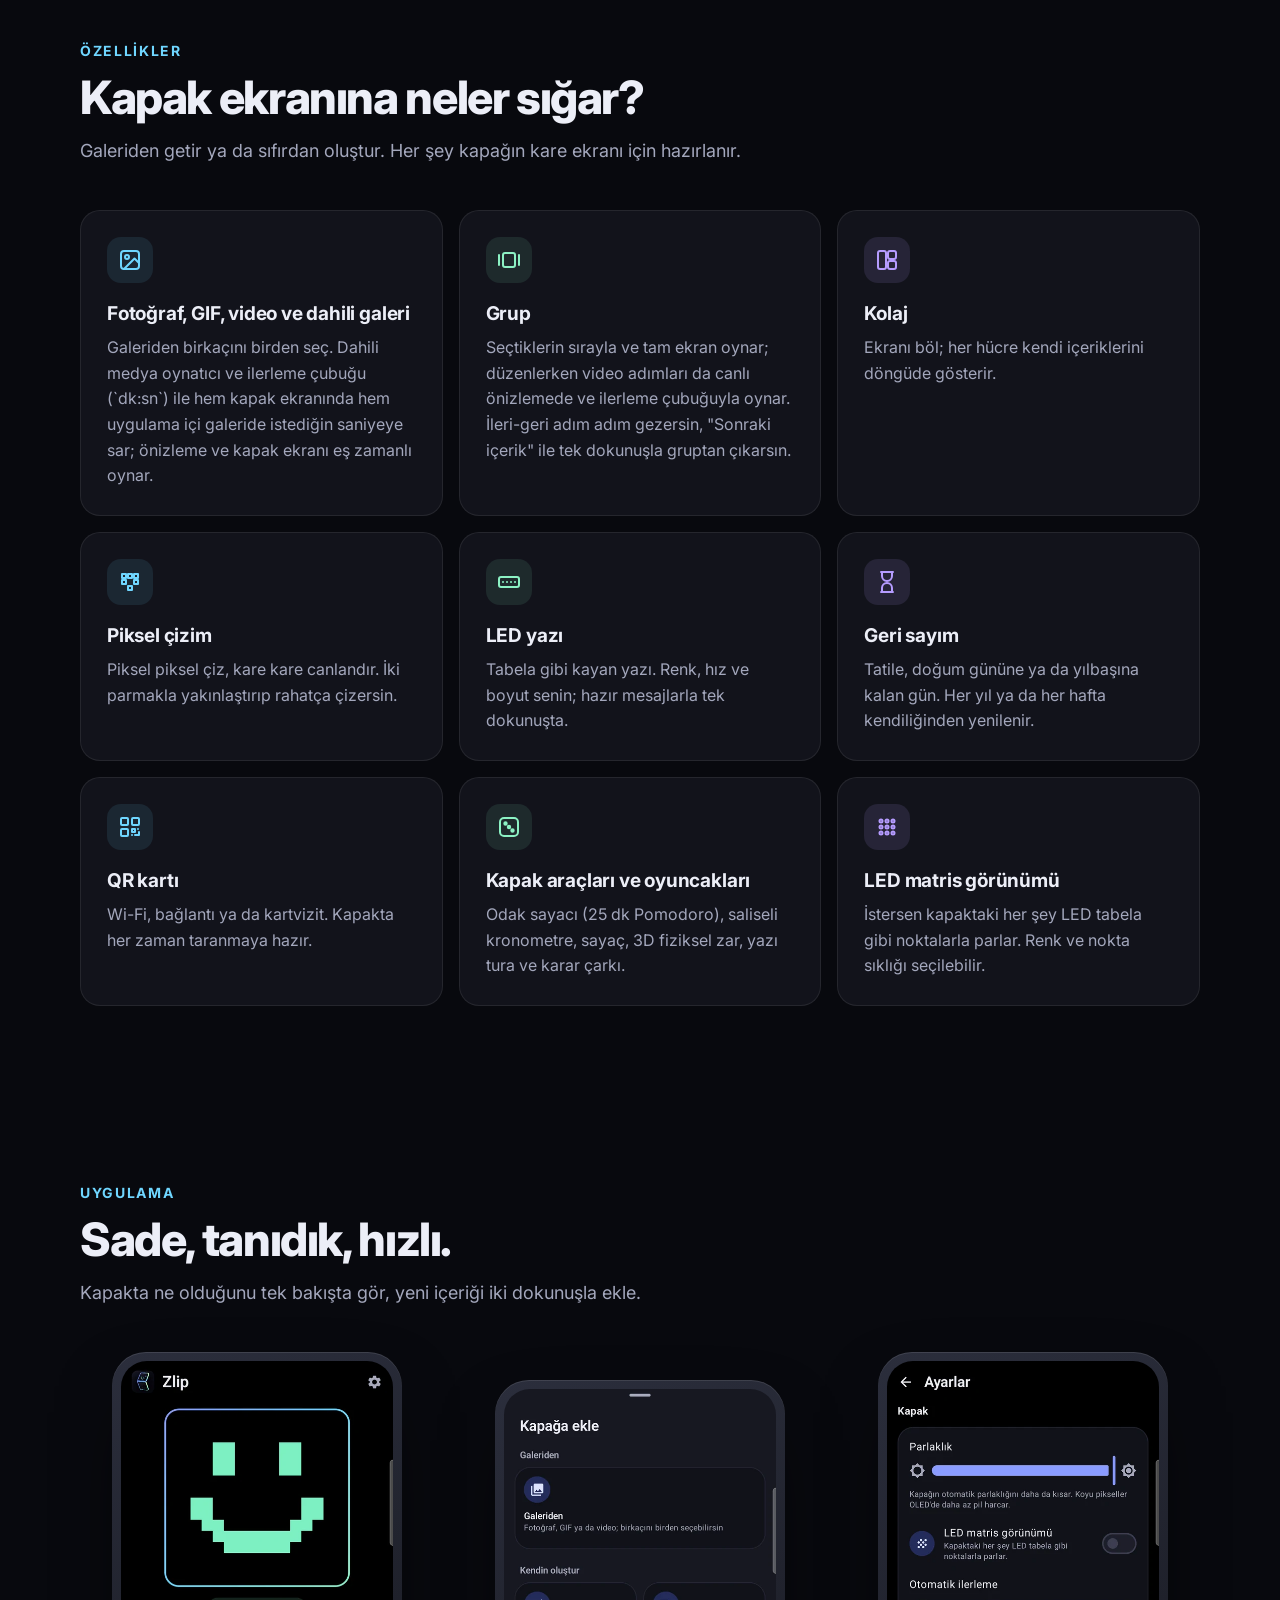
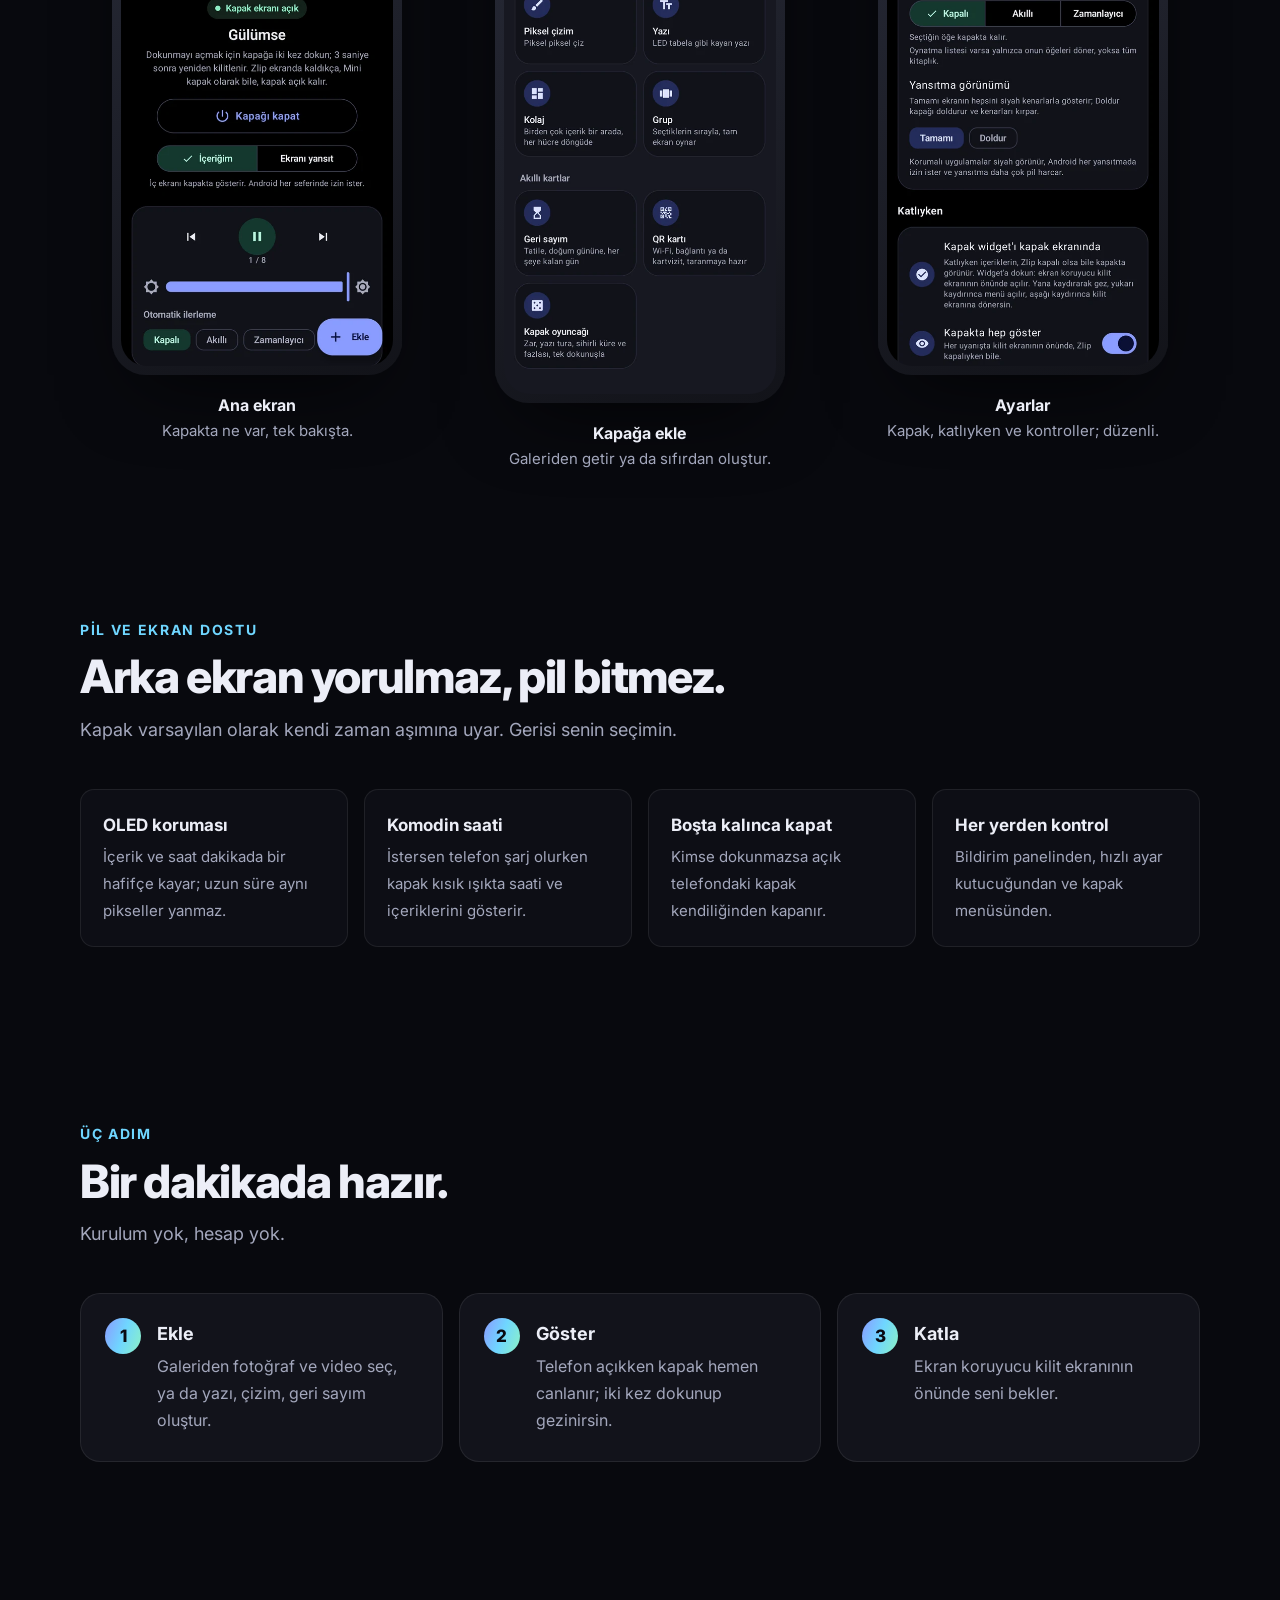
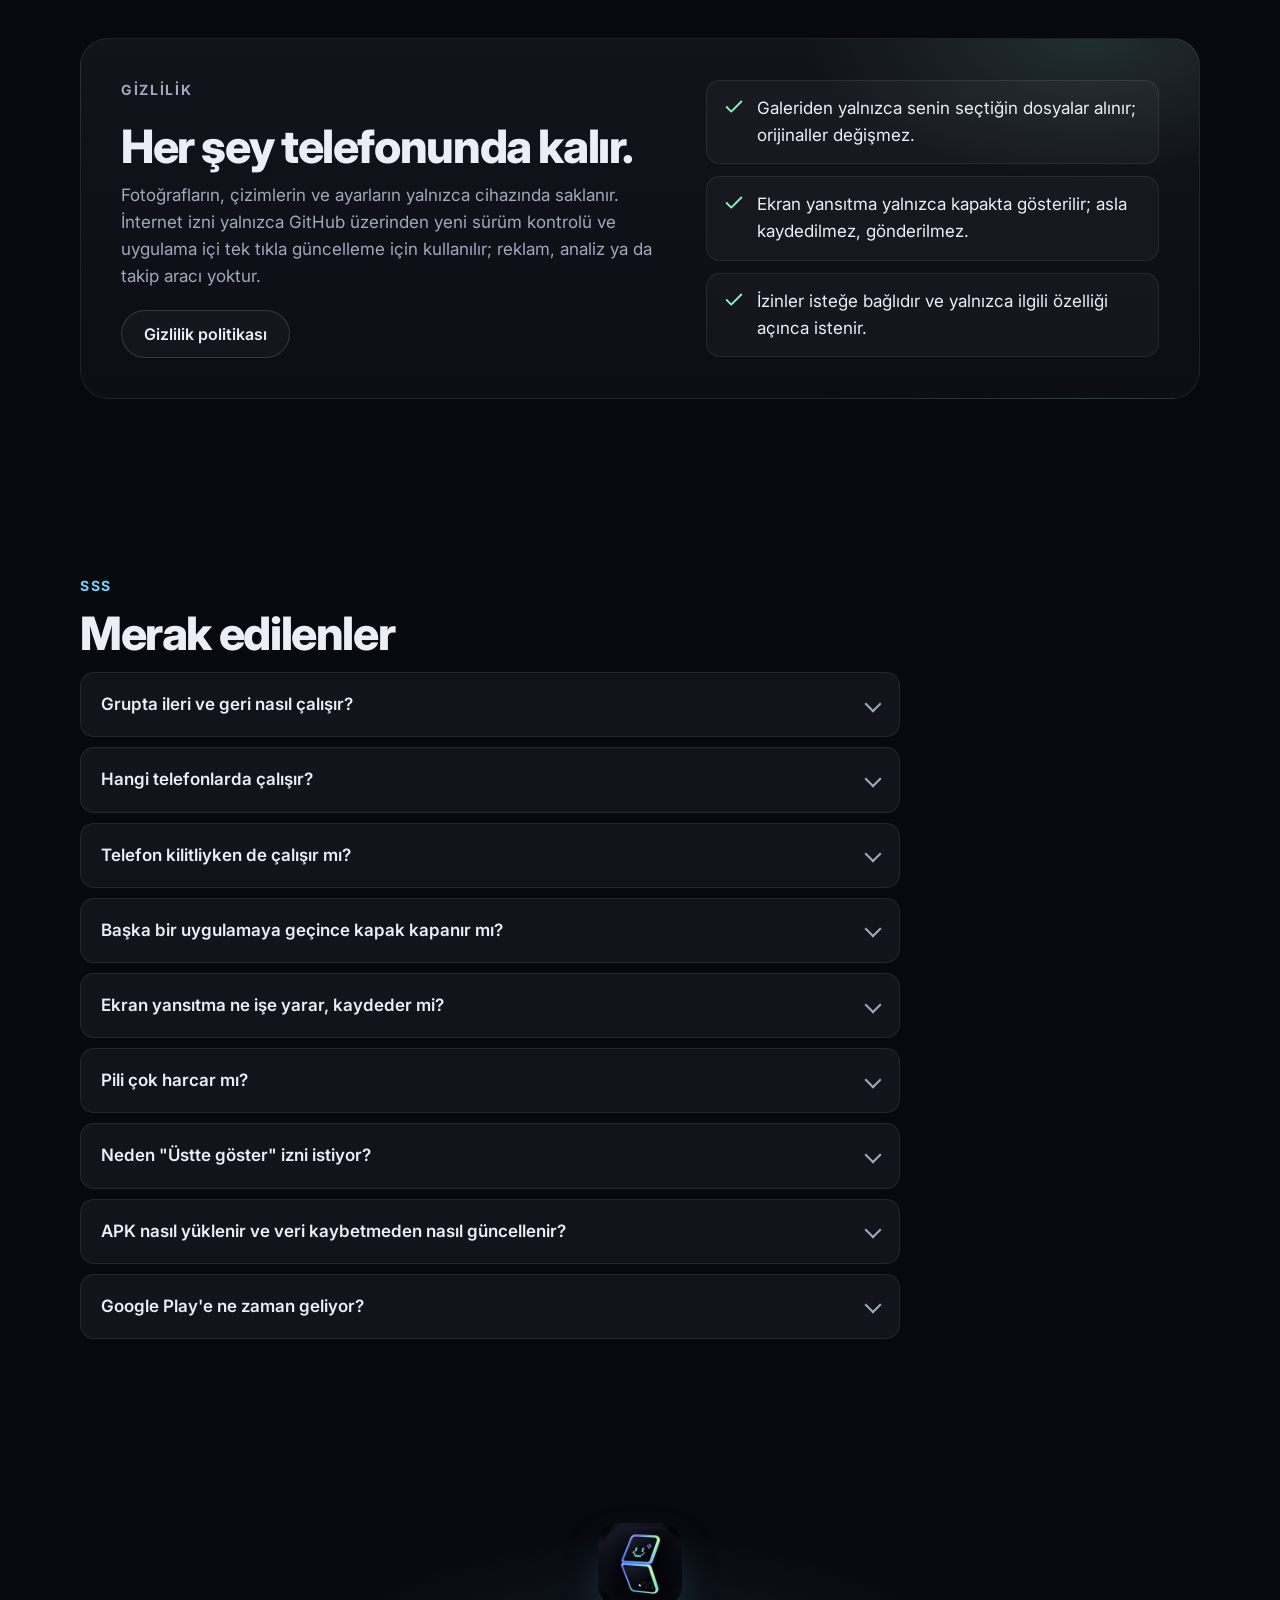
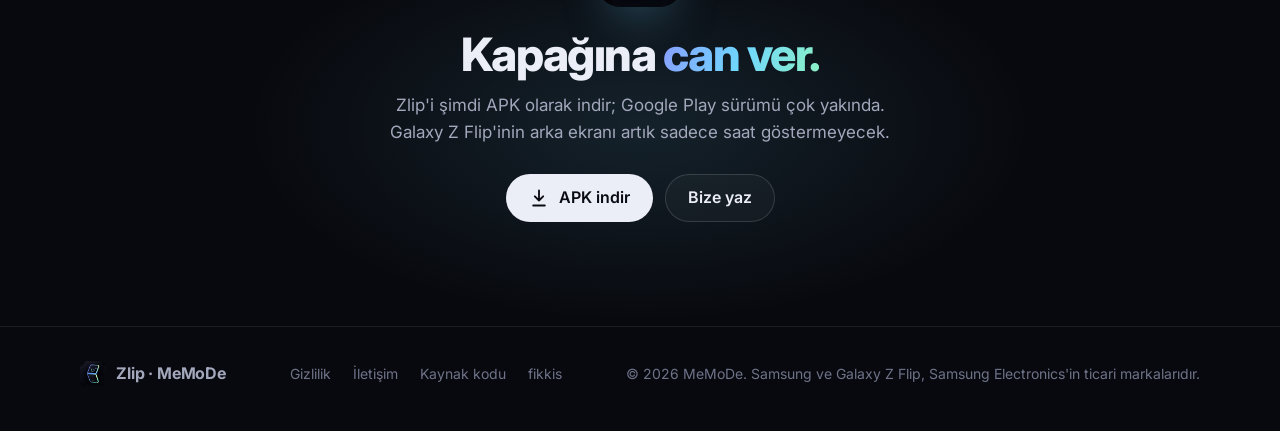
==== commit 623d8639: "Update web to v1.2.4" ====
--- a/index.html
+++ b/index.html
@@ -30,7 +30,7 @@
     "operatingSystem": "Android 14+",
     "applicationCategory": "LifestyleApplication",
     "description": "Galaxy Z Flip kapak ekranı için fotoğraf, video, piksel çizim, kayan yazı, geri sayım ve QR kartları.",
-    "softwareVersion": "1.2.3",
+    "softwareVersion": "1.2.4",
     "downloadUrl": "https://github.com/cayankuzu/Zlip/releases/latest/download/Zlip.apk",
     "offers": { "@type": "Offer", "price": "0", "priceCurrency": "TRY" },
     "author": { "@type": "Organization", "name": "MeMoDe" }
@@ -76,7 +76,7 @@
               Google Play <span class="soon">Yakında</span>
             </span>
           </div>
-          <p class="fine">Sürüm 1.2.3 · 5,6 MB · Android 14 ve üstü · <a href="#apk">Nasıl yüklenir ve güncellenir?</a></p>
+          <p class="fine">Sürüm 1.2.4 · 5,6 MB · Android 14 ve üstü · <a href="#apk">Nasıl yüklenir ve güncellenir?</a></p>
           <ul class="trust">
             <li><svg viewBox="0 0 24 24" fill="none" stroke="currentColor" stroke-width="2" stroke-linecap="round" stroke-linejoin="round" aria-hidden="true"><path d="M12 3v12M7 10l5 5 5-5M5 21h14"/></svg>Tek tıkla güncelleme</li>
             <li><svg viewBox="0 0 24 24" fill="none" stroke="currentColor" stroke-width="2" stroke-linecap="round" stroke-linejoin="round" aria-hidden="true"><path d="M12 22s8-4 8-10V5l-8-3-8 3v7c0 6 8 10 8 10Z"/></svg>Reklam ve takip yok</li>
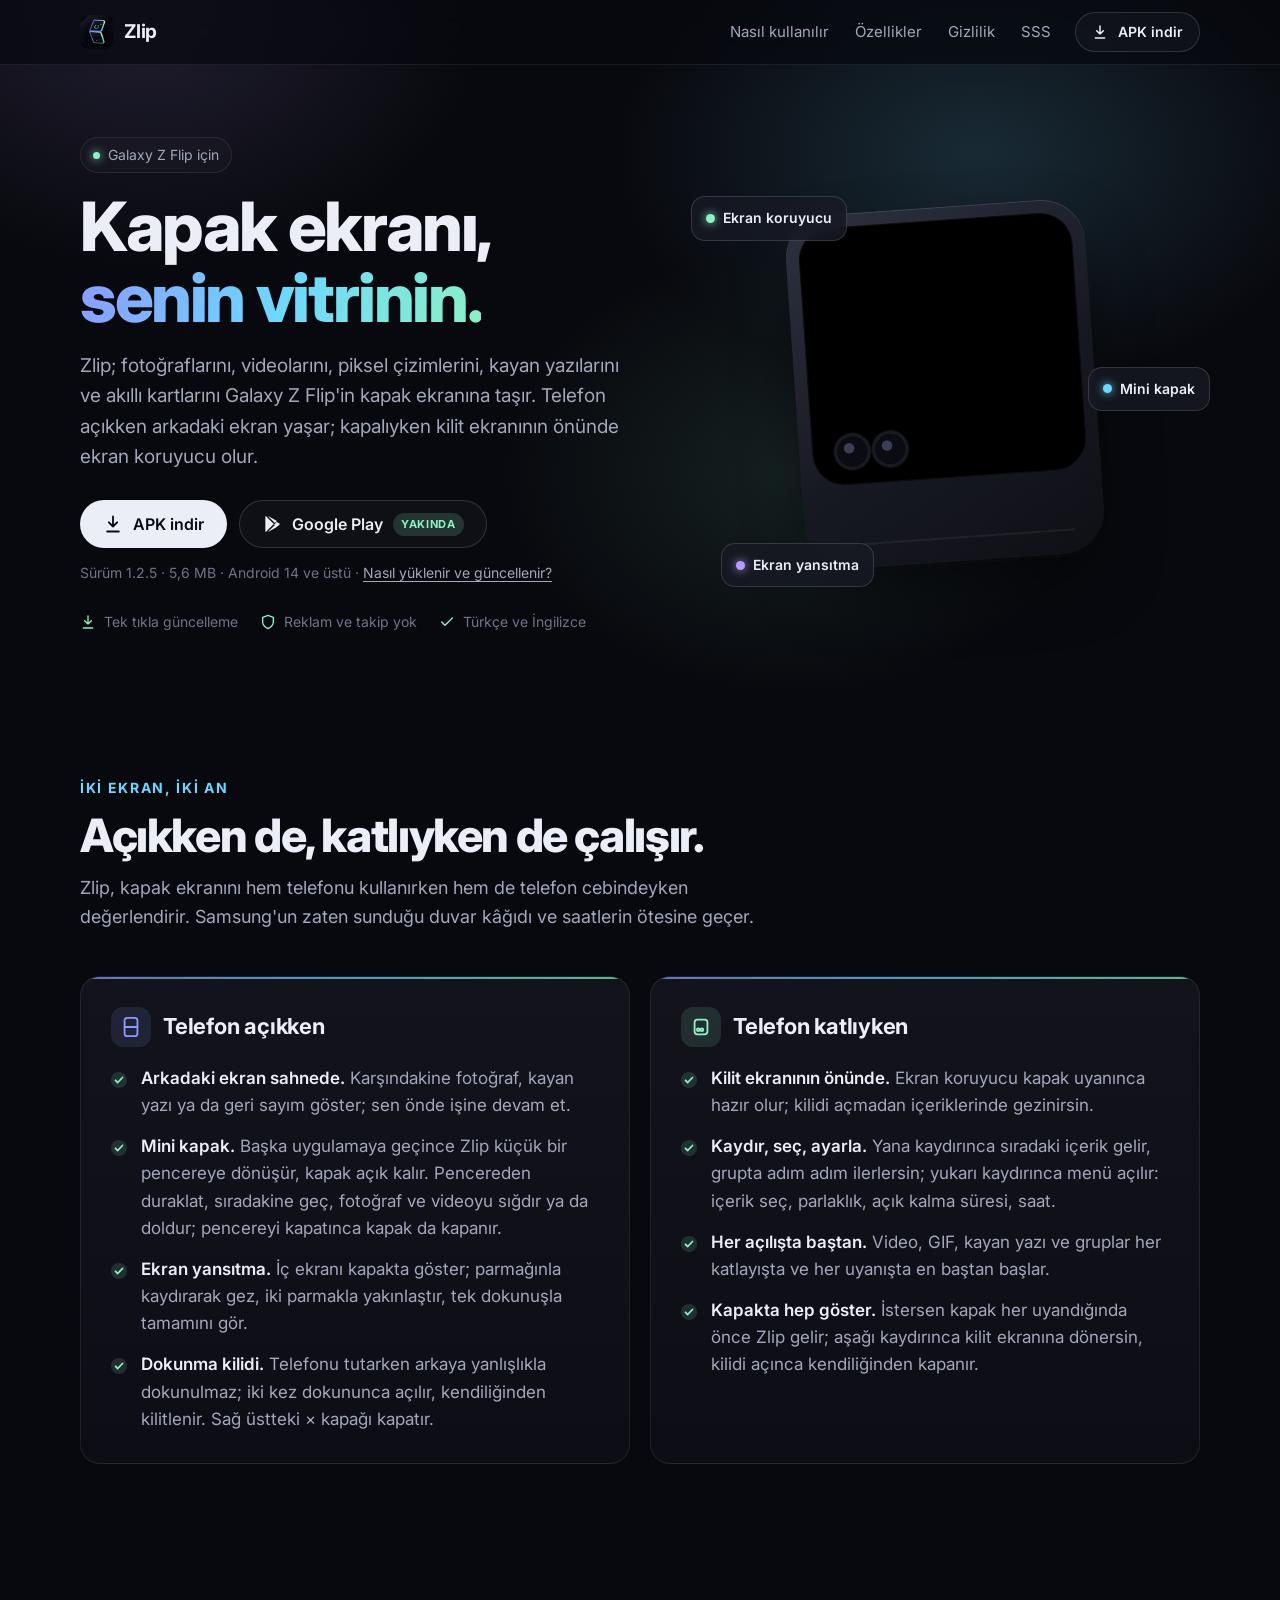
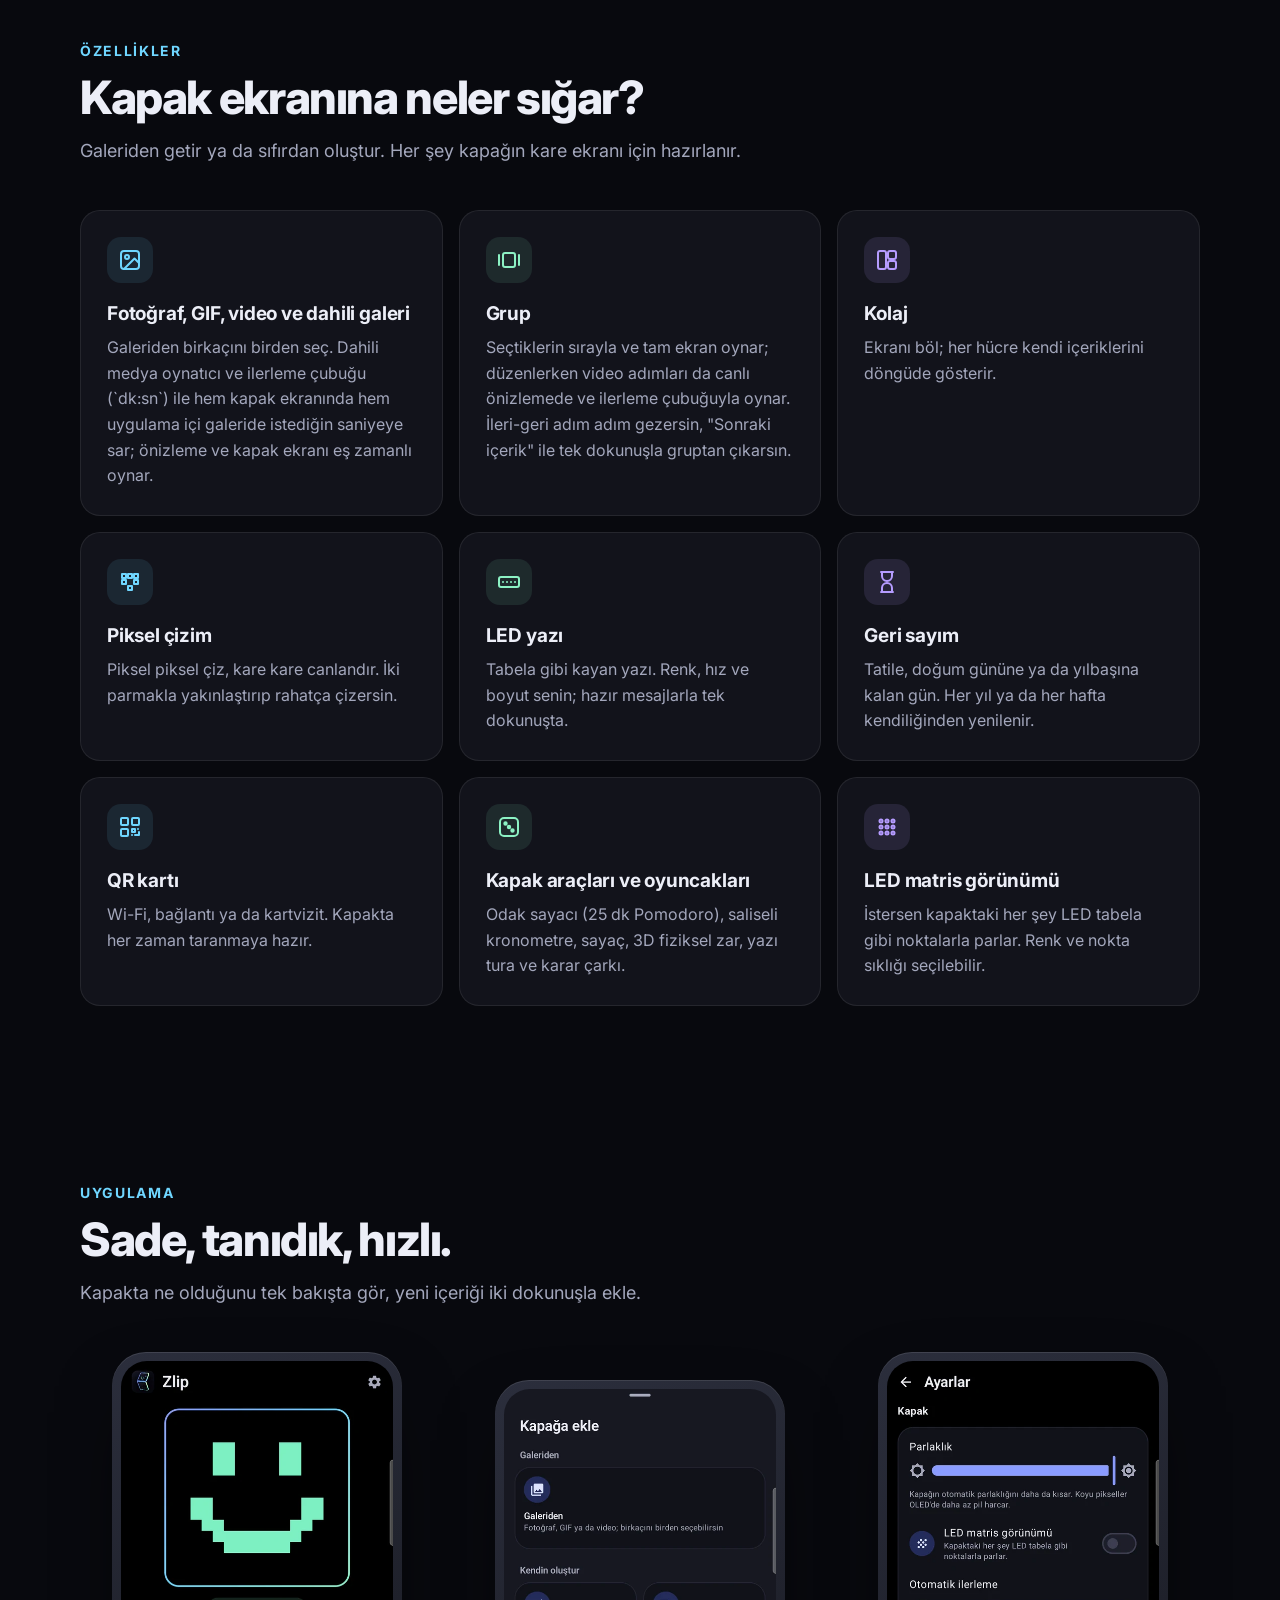
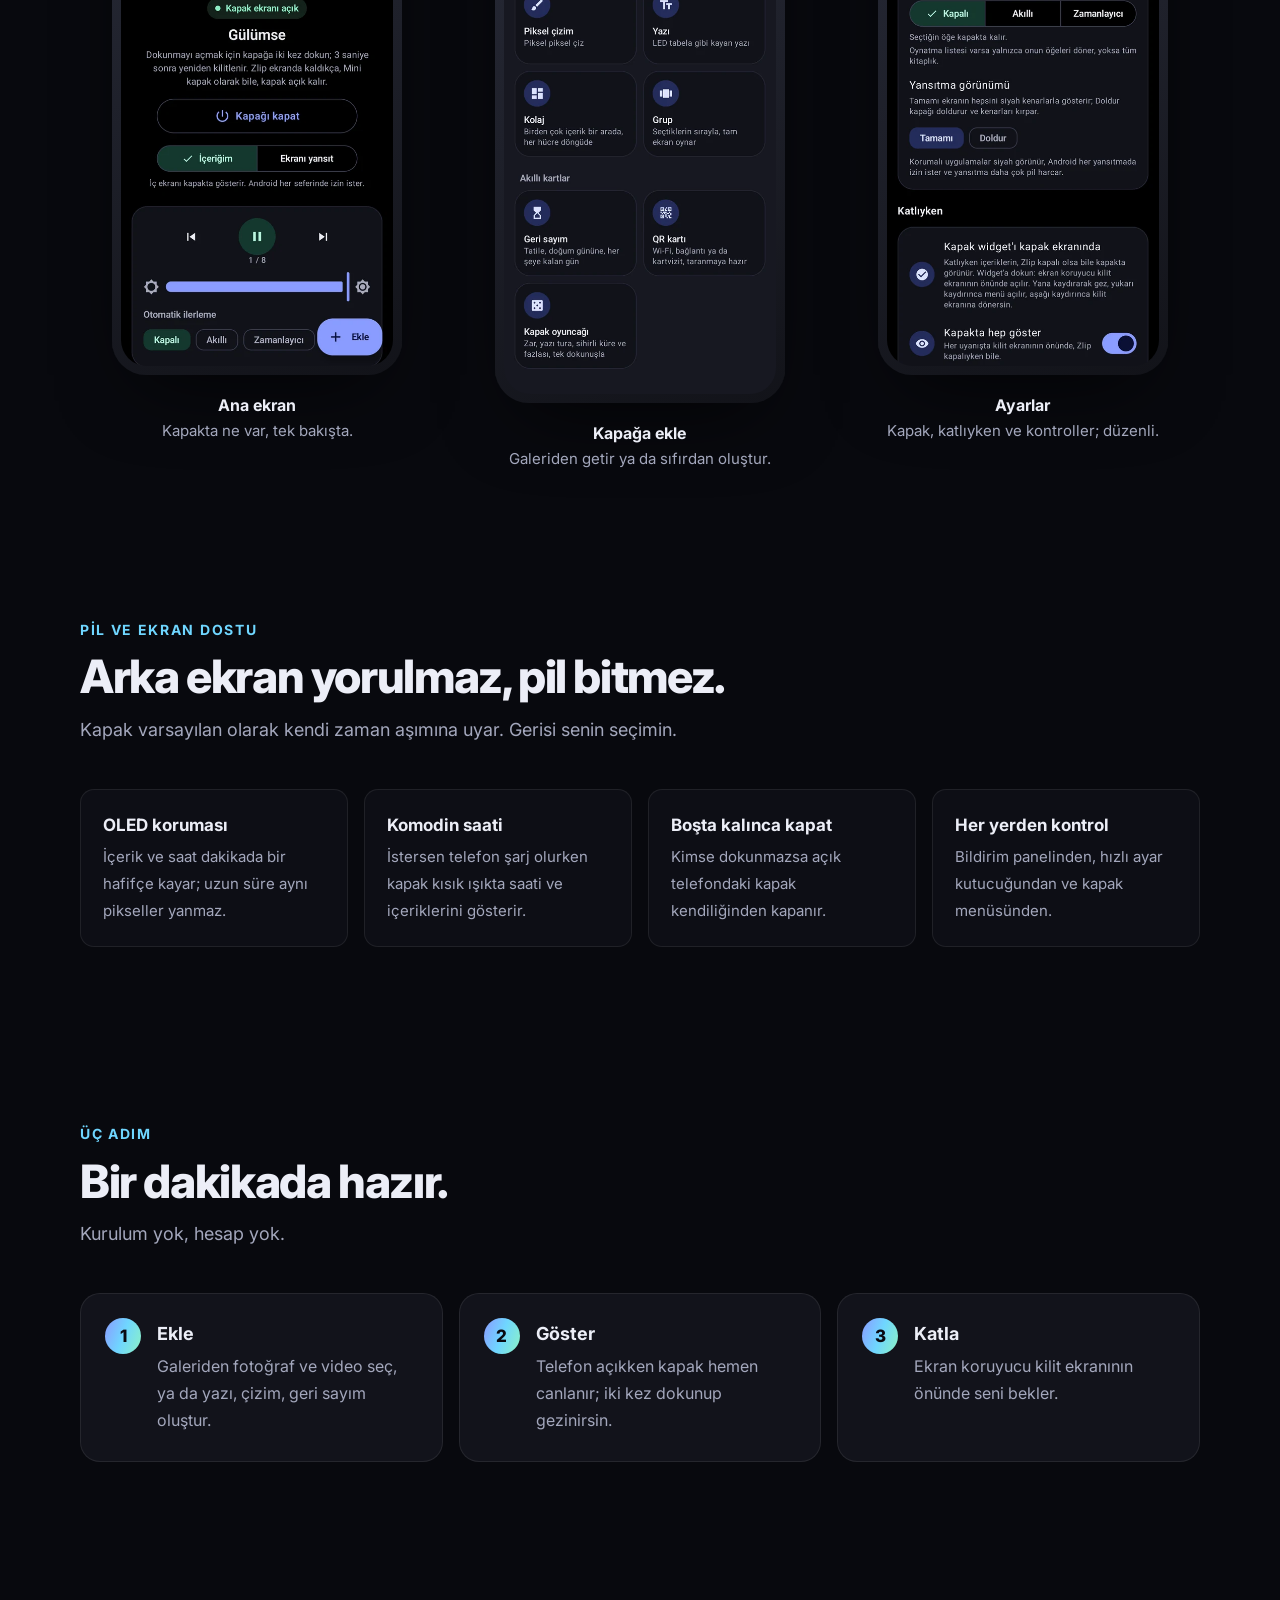
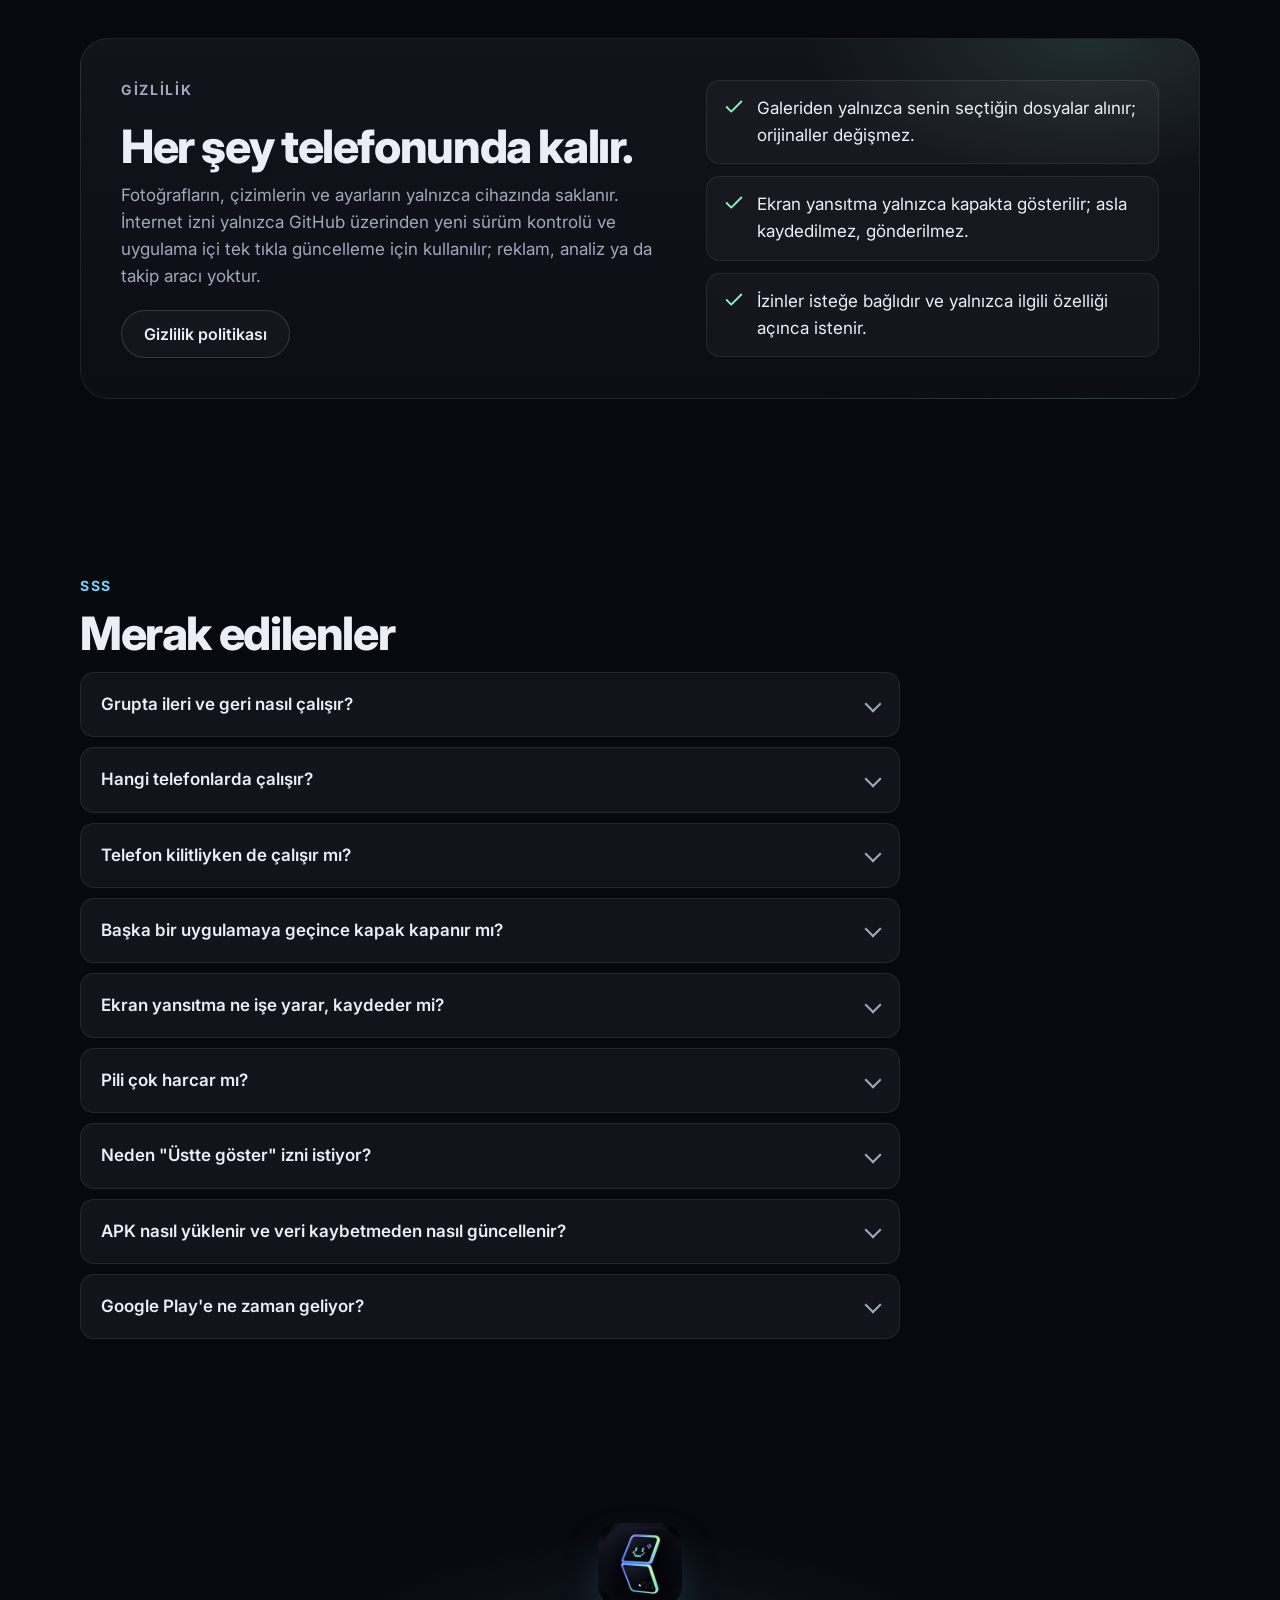
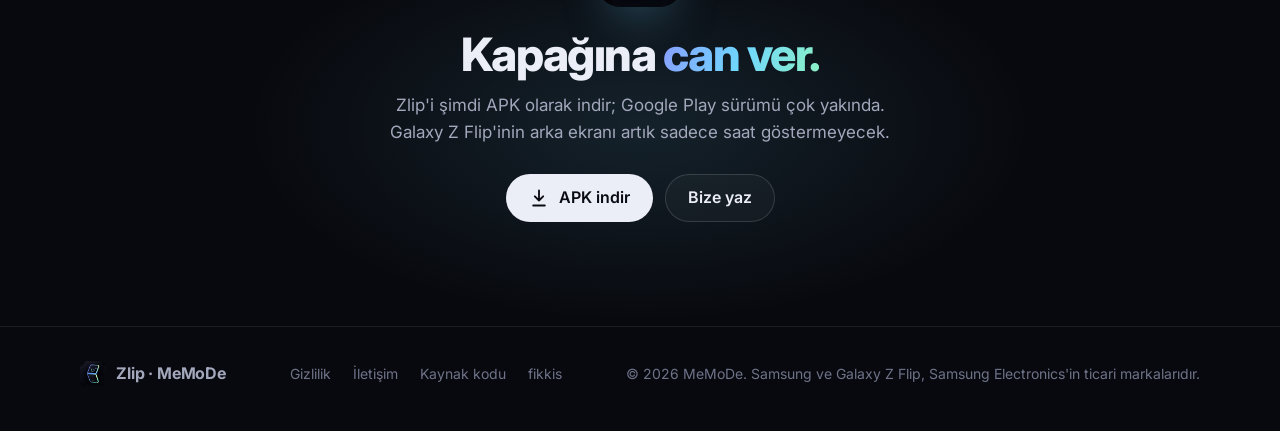
==== commit 55b8fd58: "Update download version to v1.2.5" ====
--- a/index.html
+++ b/index.html
@@ -30,7 +30,7 @@
     "operatingSystem": "Android 14+",
     "applicationCategory": "LifestyleApplication",
     "description": "Galaxy Z Flip kapak ekranı için fotoğraf, video, piksel çizim, kayan yazı, geri sayım ve QR kartları.",
-    "softwareVersion": "1.2.4",
+    "softwareVersion": "1.2.5",
     "downloadUrl": "https://github.com/cayankuzu/Zlip/releases/latest/download/Zlip.apk",
     "offers": { "@type": "Offer", "price": "0", "priceCurrency": "TRY" },
     "author": { "@type": "Organization", "name": "MeMoDe" }
@@ -76,7 +76,7 @@
               Google Play <span class="soon">Yakında</span>
             </span>
           </div>
-          <p class="fine">Sürüm 1.2.4 · 5,6 MB · Android 14 ve üstü · <a href="#apk">Nasıl yüklenir ve güncellenir?</a></p>
+          <p class="fine">Sürüm 1.2.5 · 5,6 MB · Android 14 ve üstü · <a href="#apk">Nasıl yüklenir ve güncellenir?</a></p>
           <ul class="trust">
             <li><svg viewBox="0 0 24 24" fill="none" stroke="currentColor" stroke-width="2" stroke-linecap="round" stroke-linejoin="round" aria-hidden="true"><path d="M12 3v12M7 10l5 5 5-5M5 21h14"/></svg>Tek tıkla güncelleme</li>
             <li><svg viewBox="0 0 24 24" fill="none" stroke="currentColor" stroke-width="2" stroke-linecap="round" stroke-linejoin="round" aria-hidden="true"><path d="M12 22s8-4 8-10V5l-8-3-8 3v7c0 6 8 10 8 10Z"/></svg>Reklam ve takip yok</li>
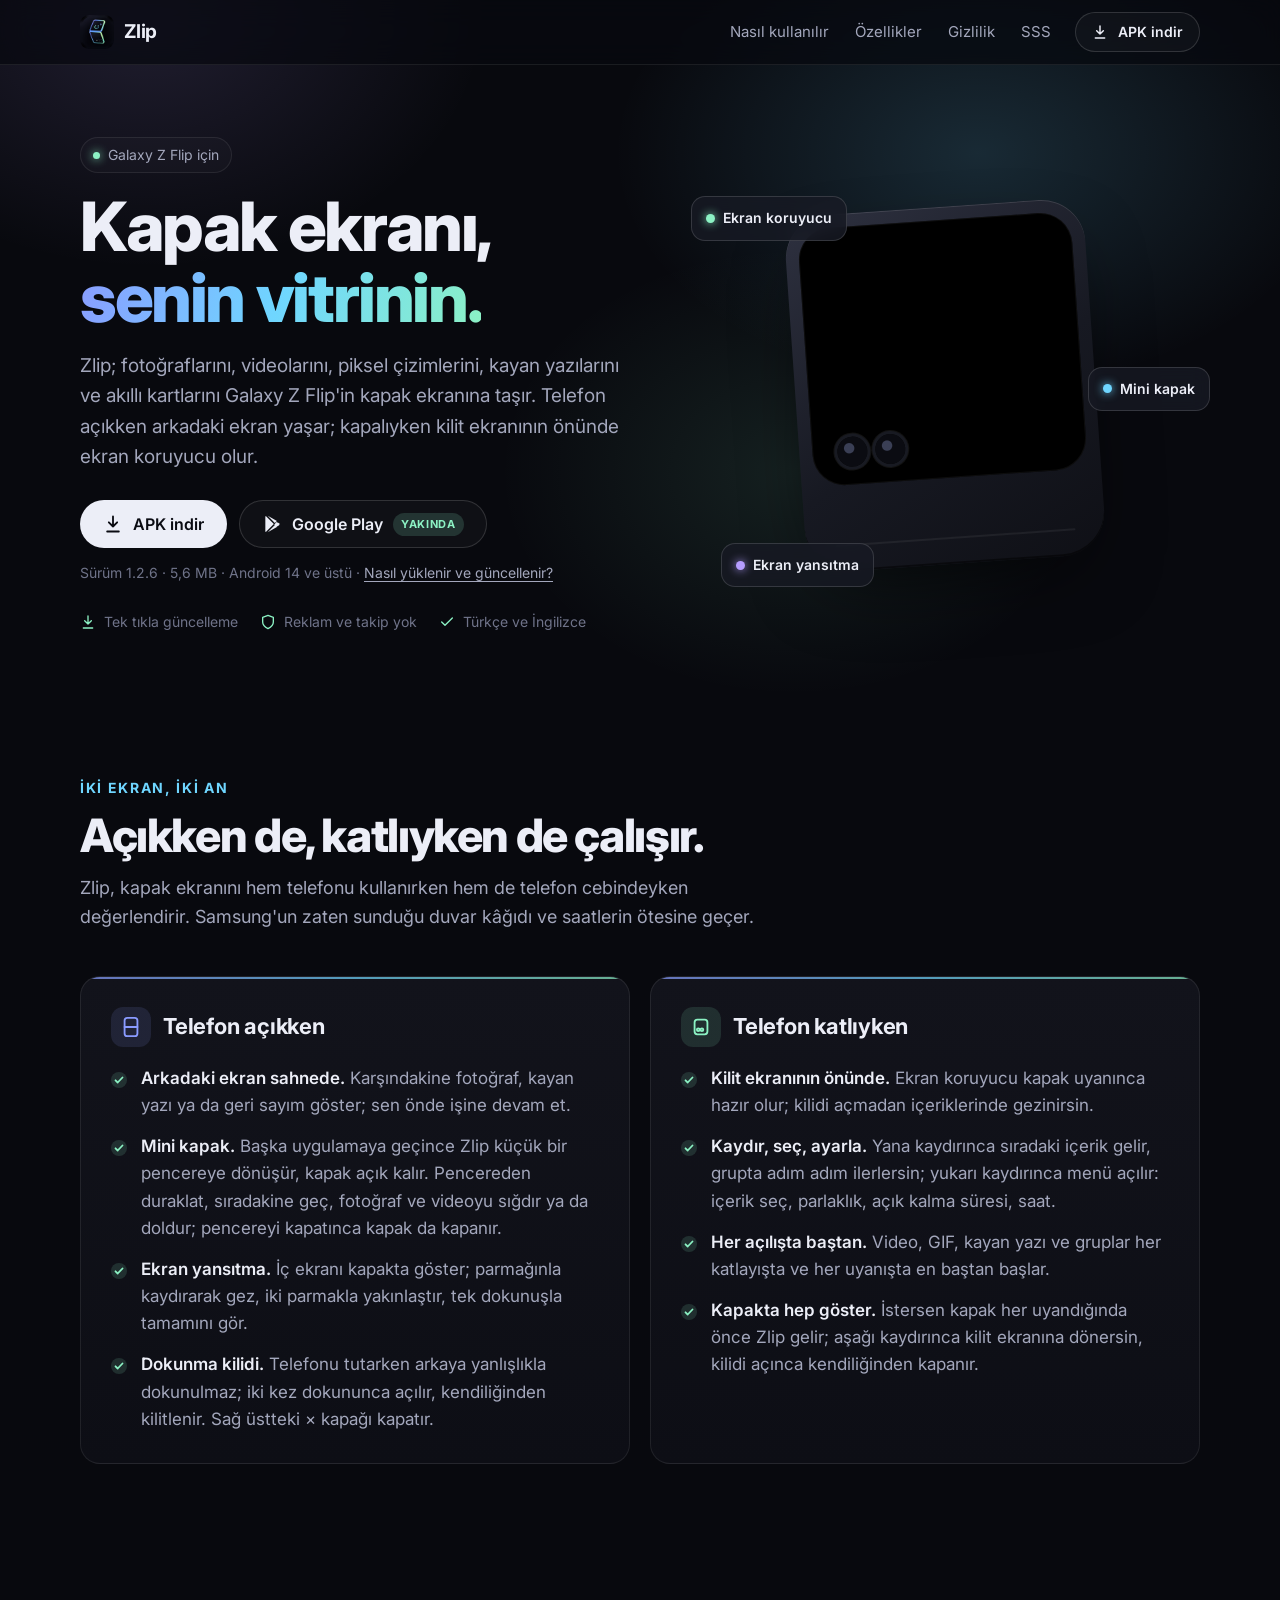
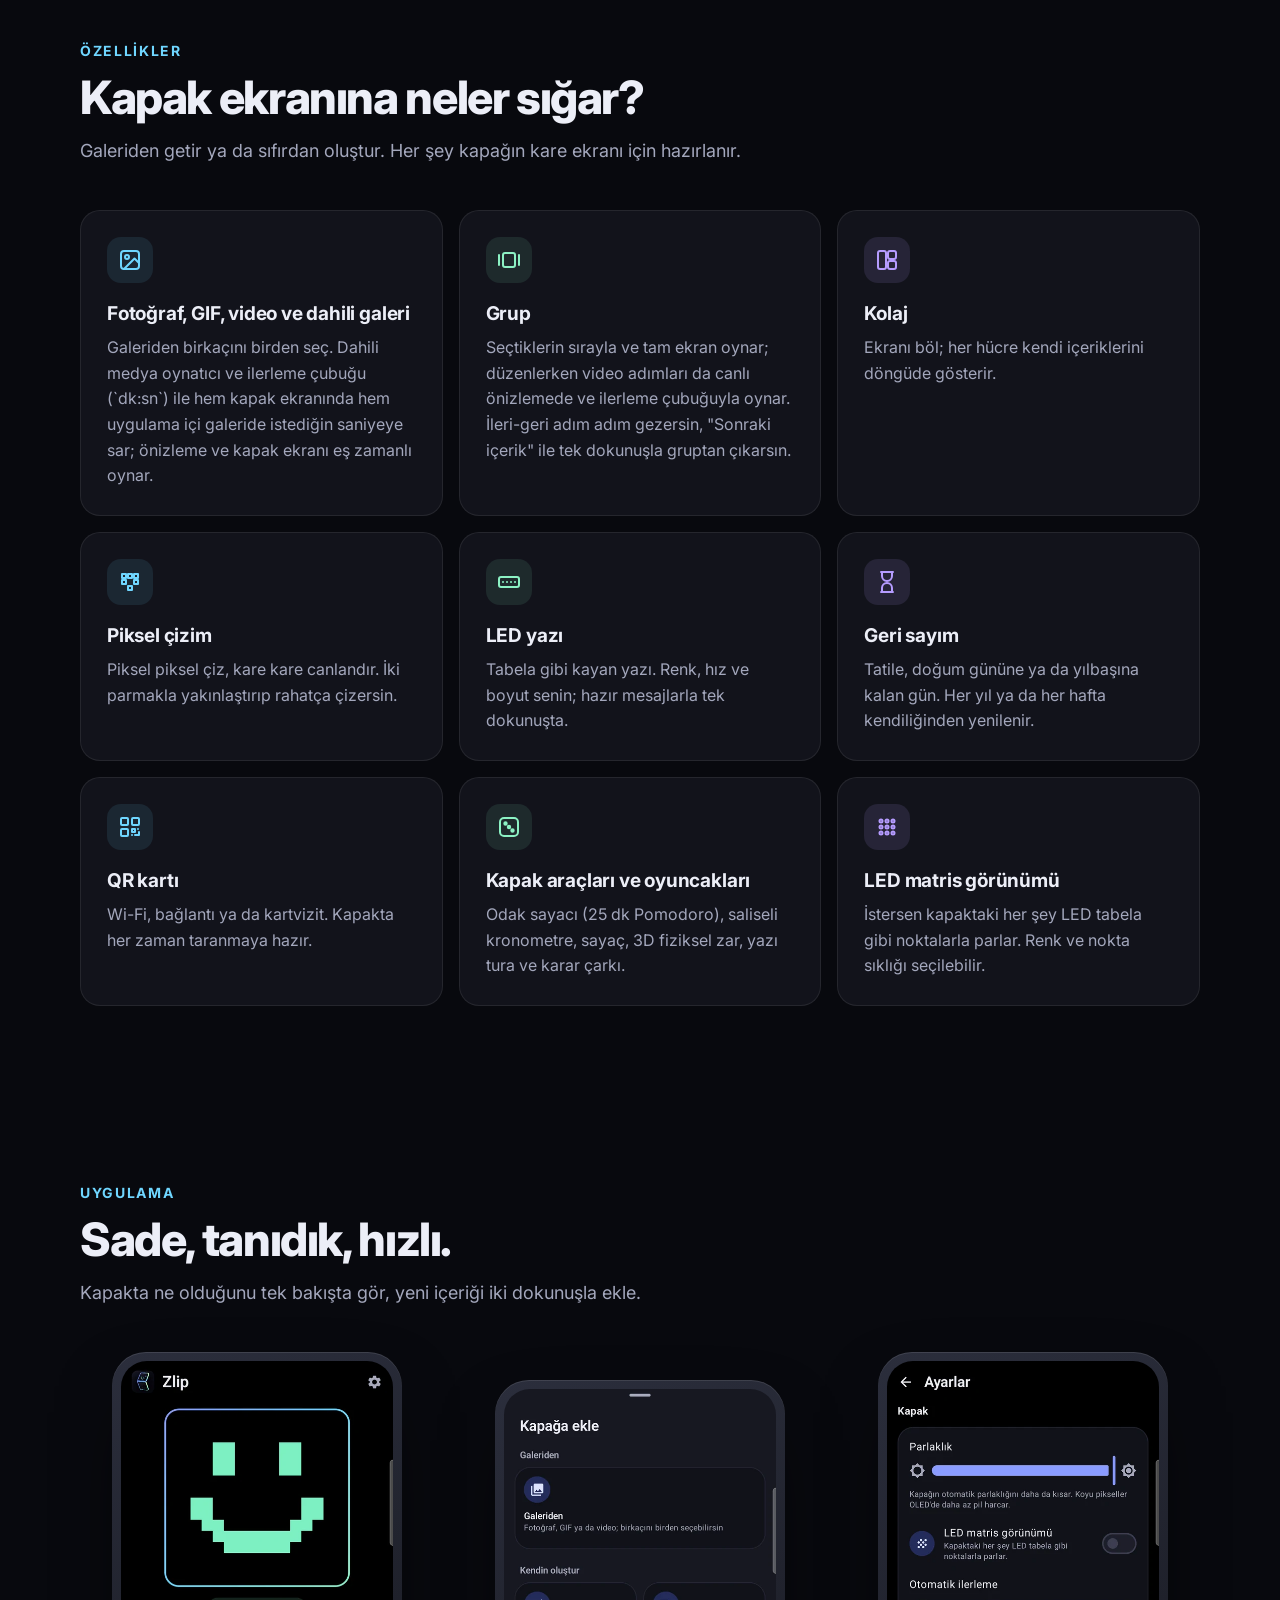
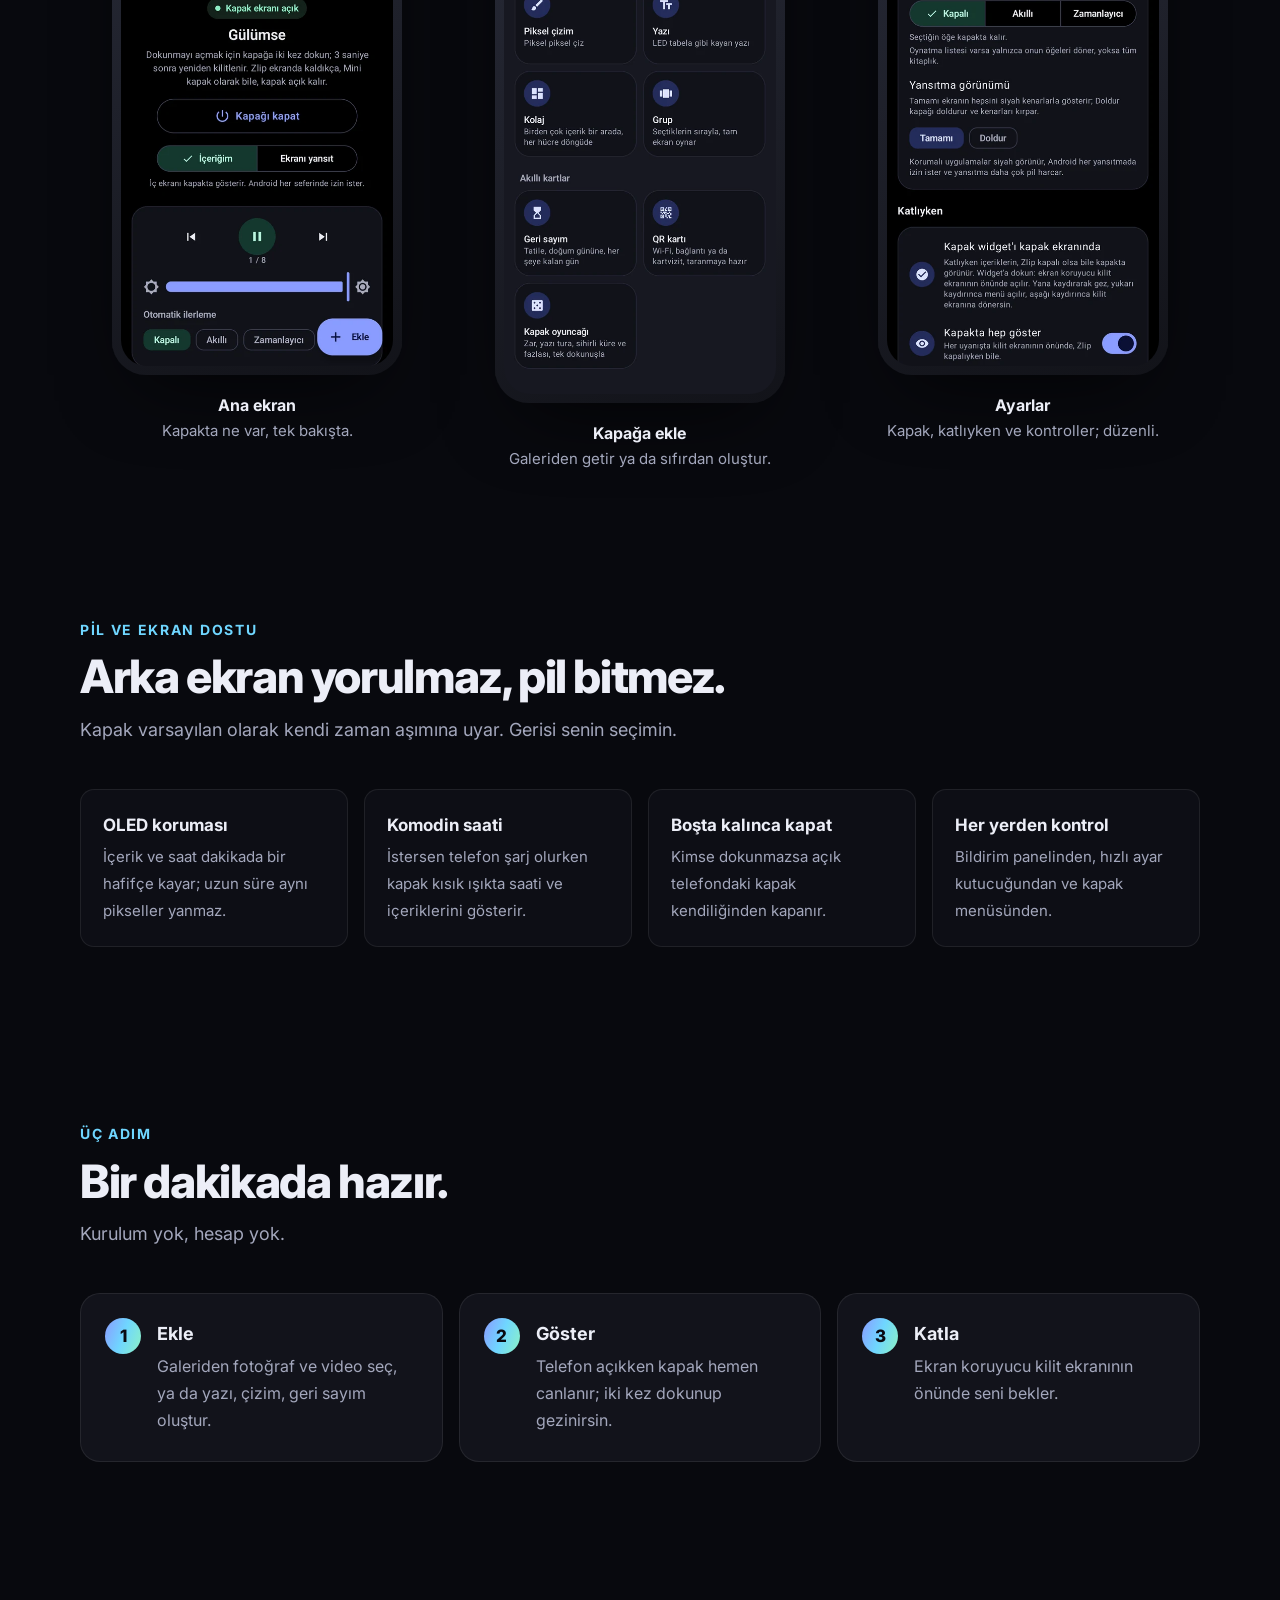
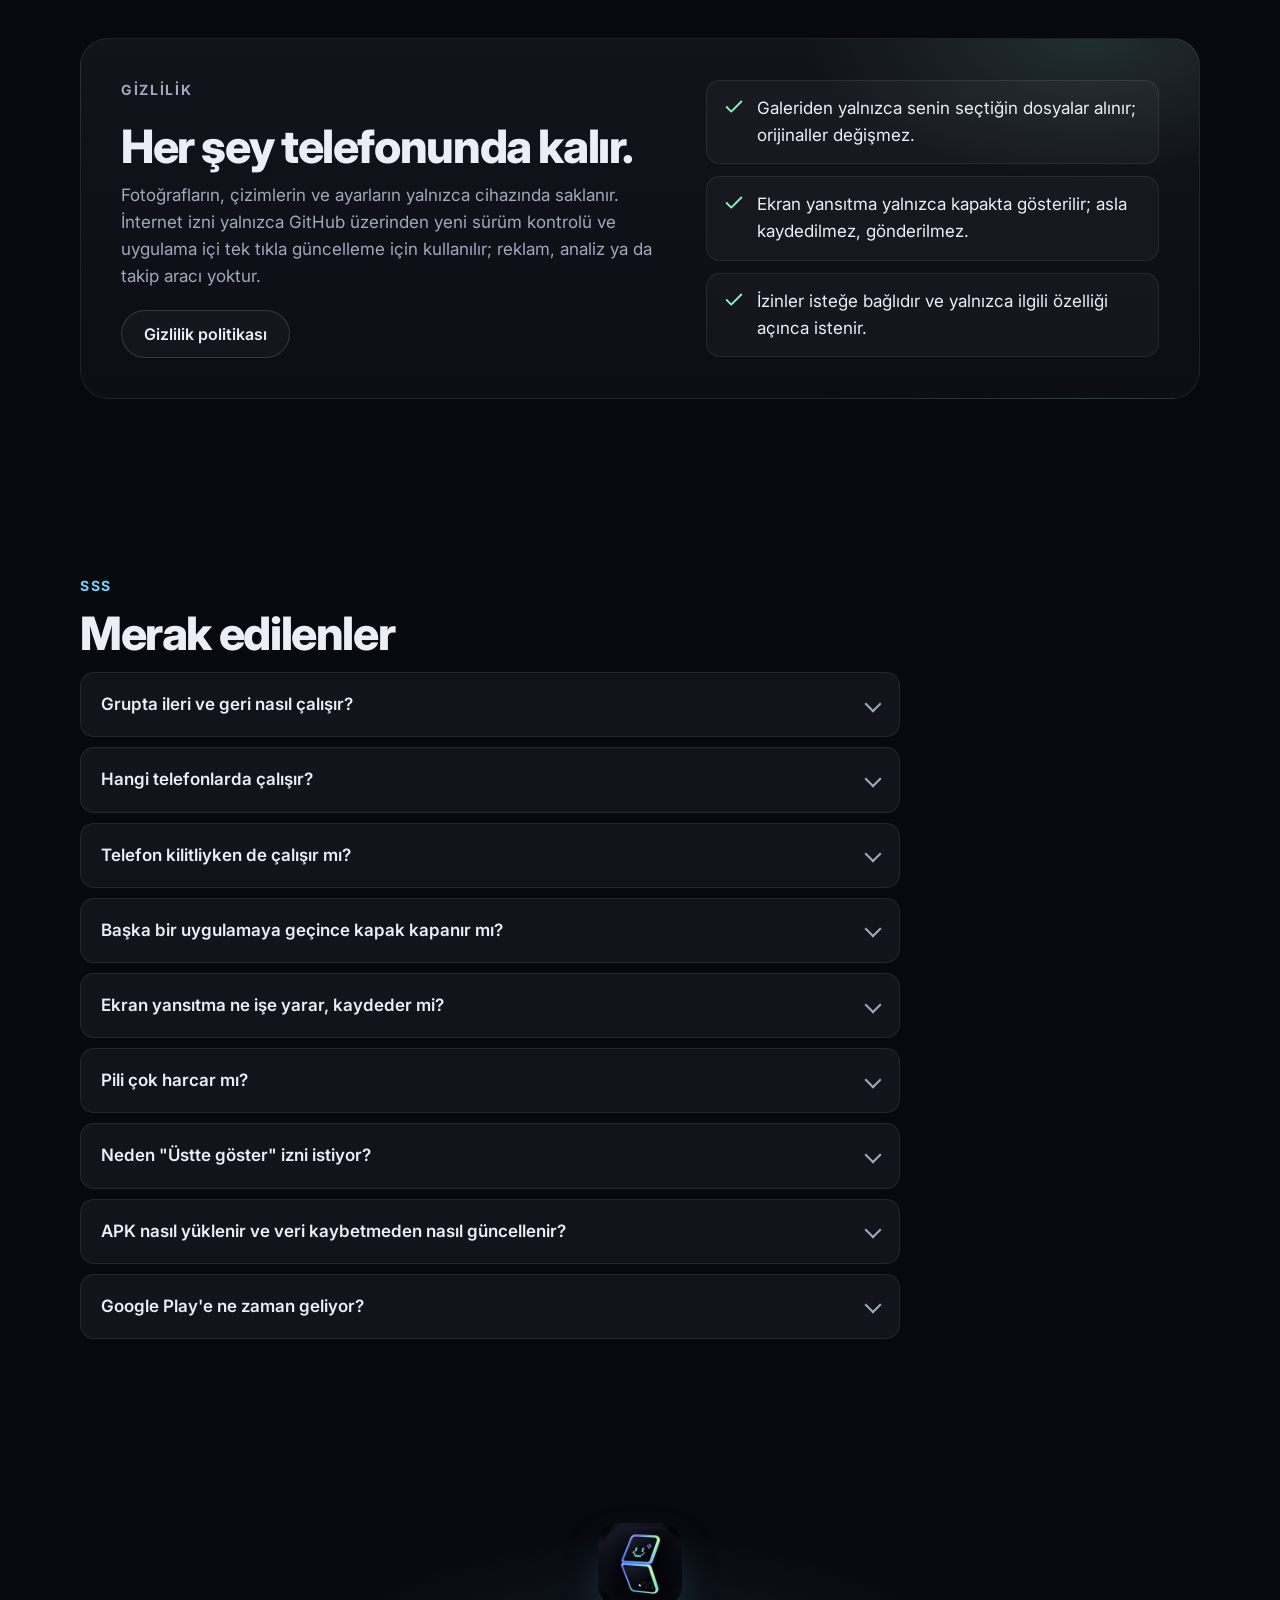
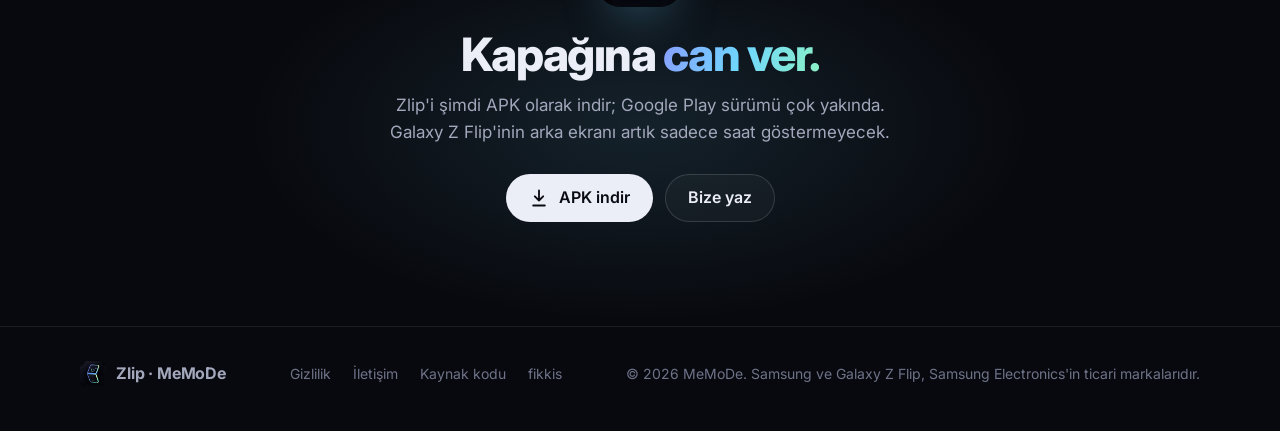
==== commit b0a91448: "Update download version to v1.2.6" ====
--- a/index.html
+++ b/index.html
@@ -30,7 +30,7 @@
     "operatingSystem": "Android 14+",
     "applicationCategory": "LifestyleApplication",
     "description": "Galaxy Z Flip kapak ekranı için fotoğraf, video, piksel çizim, kayan yazı, geri sayım ve QR kartları.",
-    "softwareVersion": "1.2.5",
+    "softwareVersion": "1.2.6",
     "downloadUrl": "https://github.com/cayankuzu/Zlip/releases/latest/download/Zlip.apk",
     "offers": { "@type": "Offer", "price": "0", "priceCurrency": "TRY" },
     "author": { "@type": "Organization", "name": "MeMoDe" }
@@ -76,7 +76,7 @@
               Google Play <span class="soon">Yakında</span>
             </span>
           </div>
-          <p class="fine">Sürüm 1.2.5 · 5,6 MB · Android 14 ve üstü · <a href="#apk">Nasıl yüklenir ve güncellenir?</a></p>
+          <p class="fine">Sürüm 1.2.6 · 5,6 MB · Android 14 ve üstü · <a href="#apk">Nasıl yüklenir ve güncellenir?</a></p>
           <ul class="trust">
             <li><svg viewBox="0 0 24 24" fill="none" stroke="currentColor" stroke-width="2" stroke-linecap="round" stroke-linejoin="round" aria-hidden="true"><path d="M12 3v12M7 10l5 5 5-5M5 21h14"/></svg>Tek tıkla güncelleme</li>
             <li><svg viewBox="0 0 24 24" fill="none" stroke="currentColor" stroke-width="2" stroke-linecap="round" stroke-linejoin="round" aria-hidden="true"><path d="M12 22s8-4 8-10V5l-8-3-8 3v7c0 6 8 10 8 10Z"/></svg>Reklam ve takip yok</li>
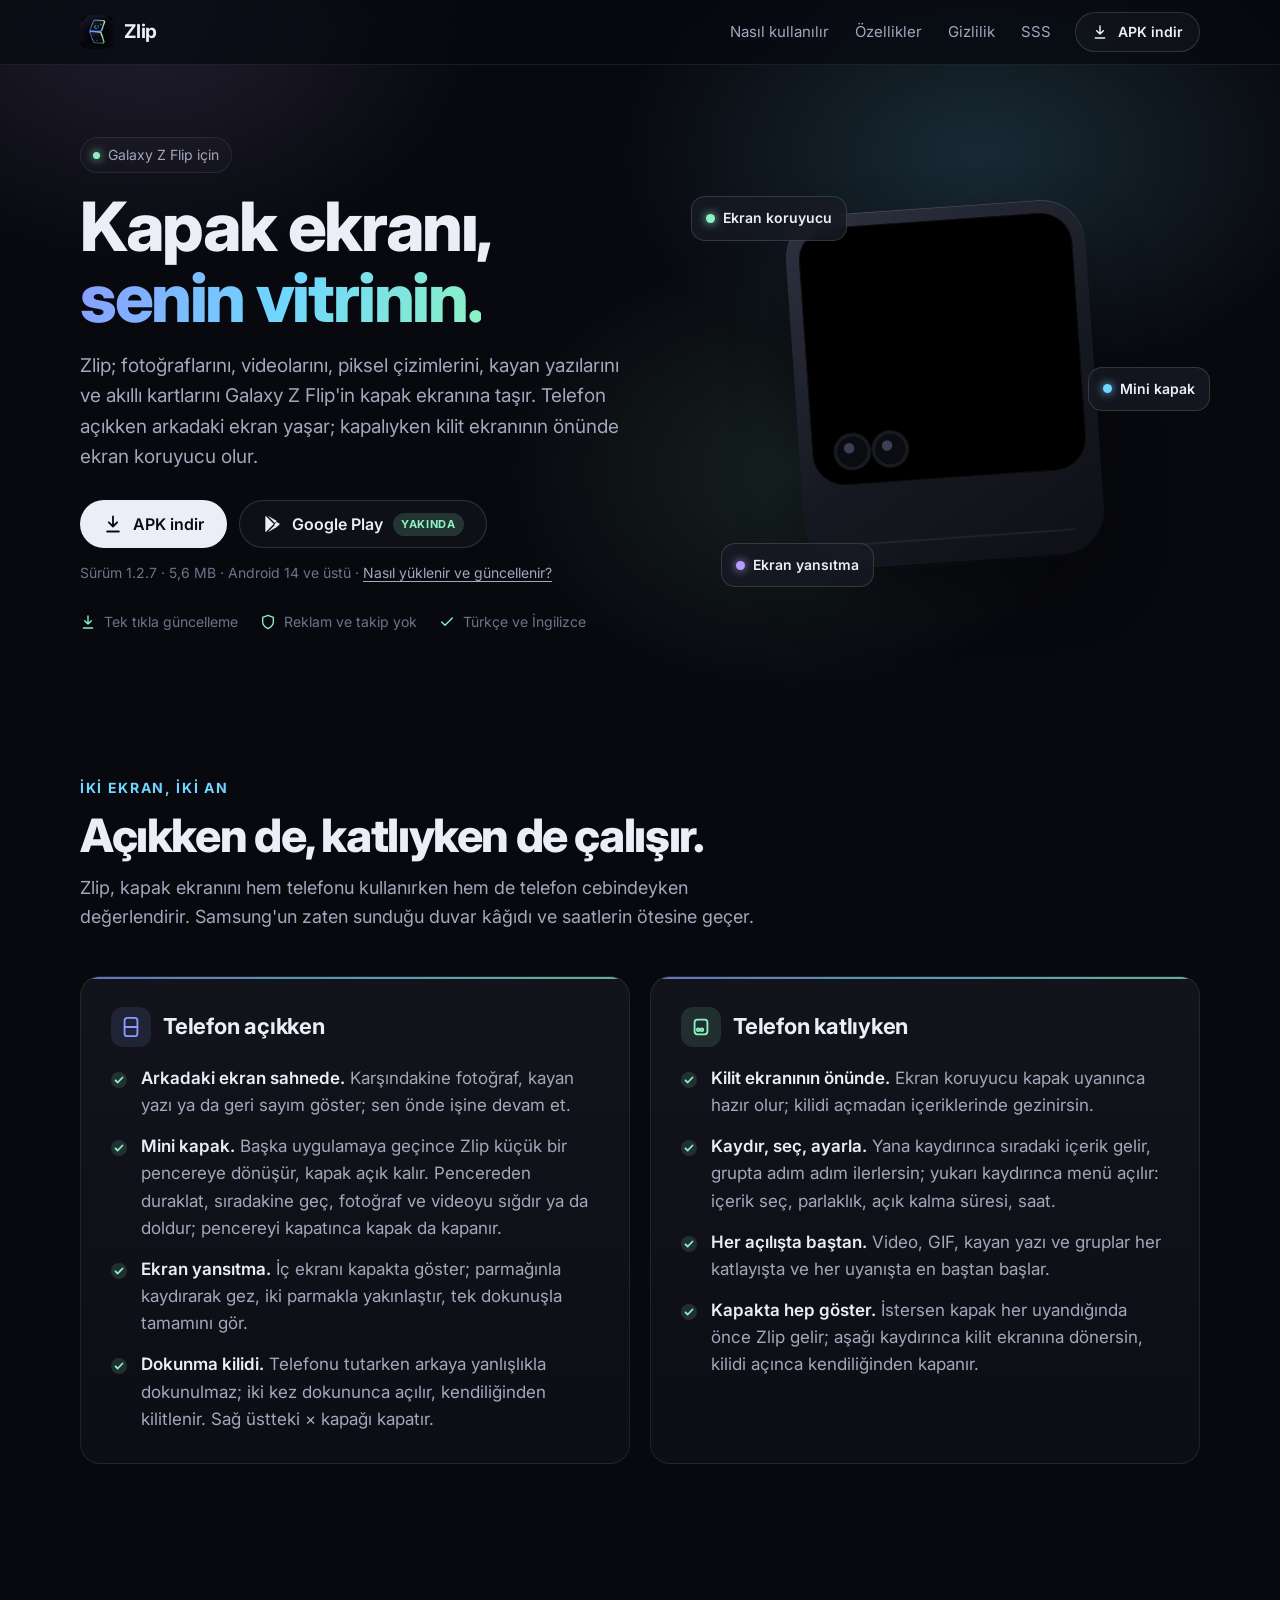
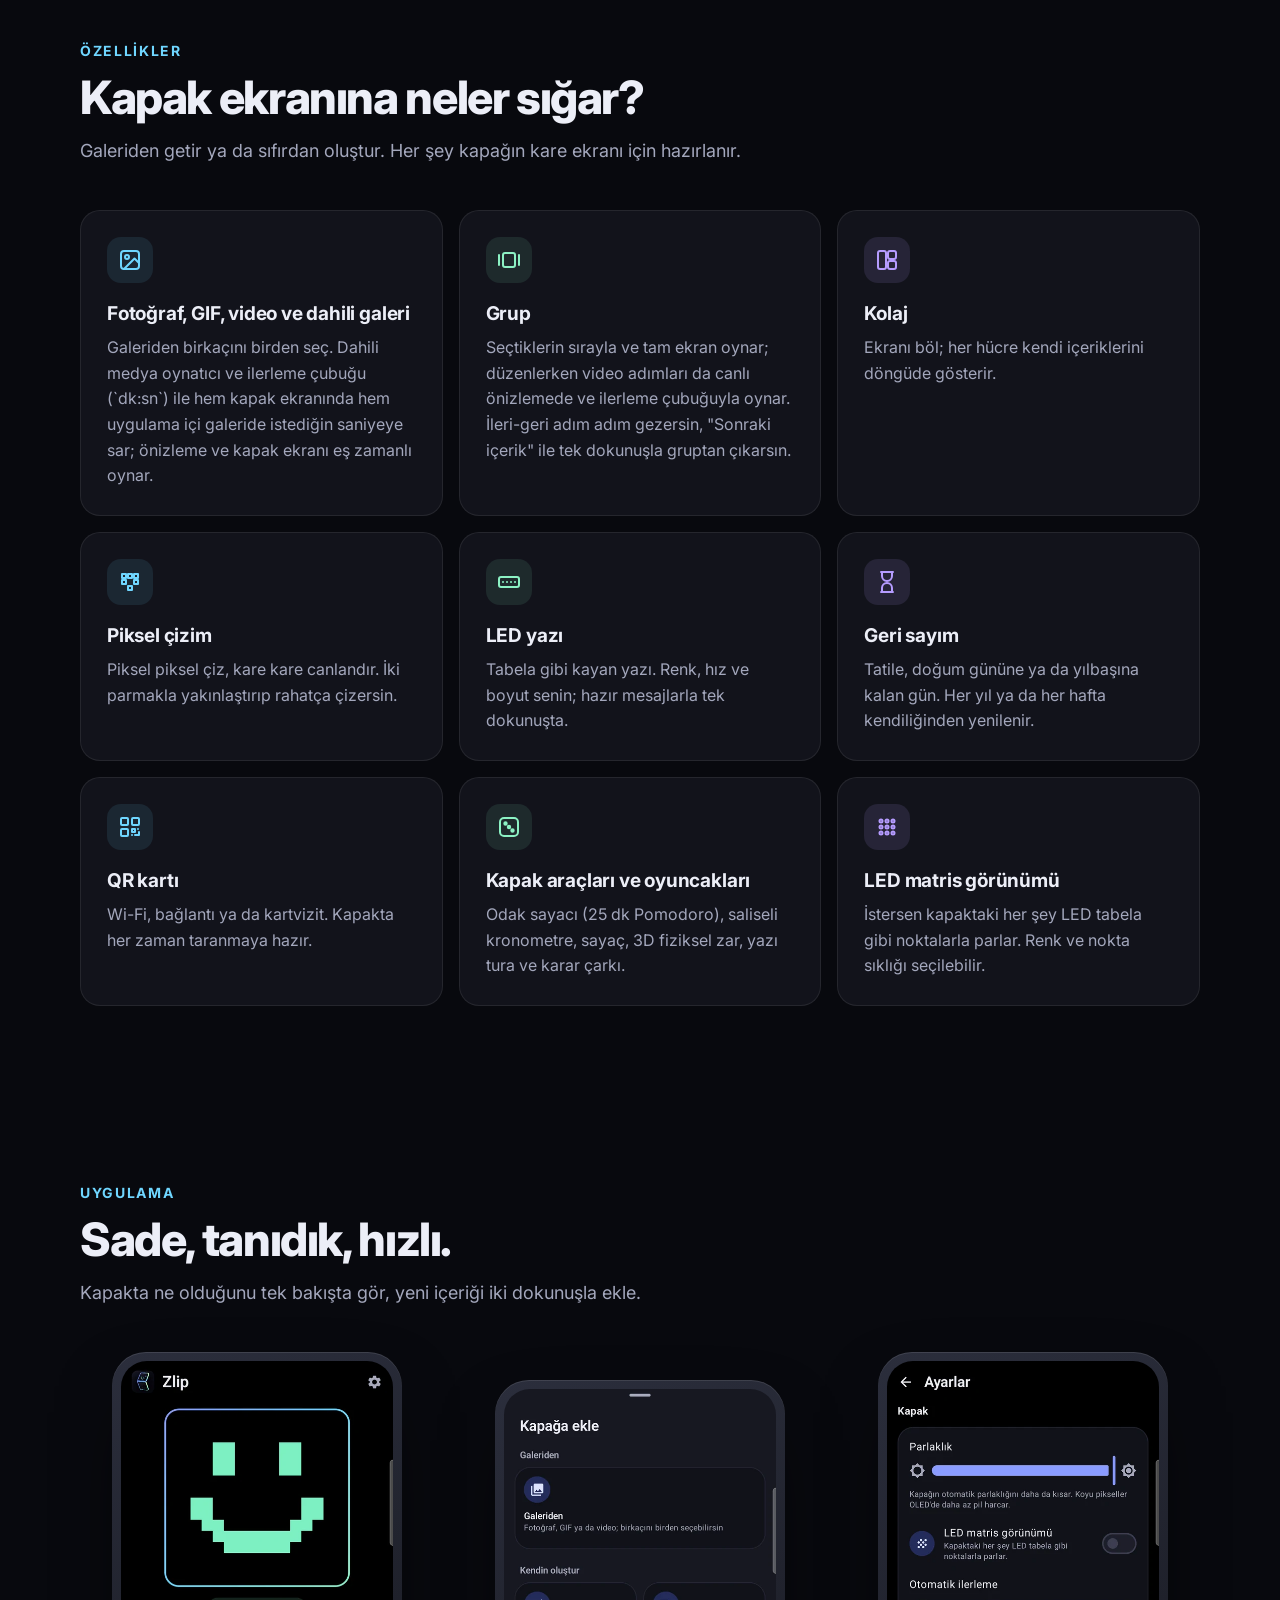
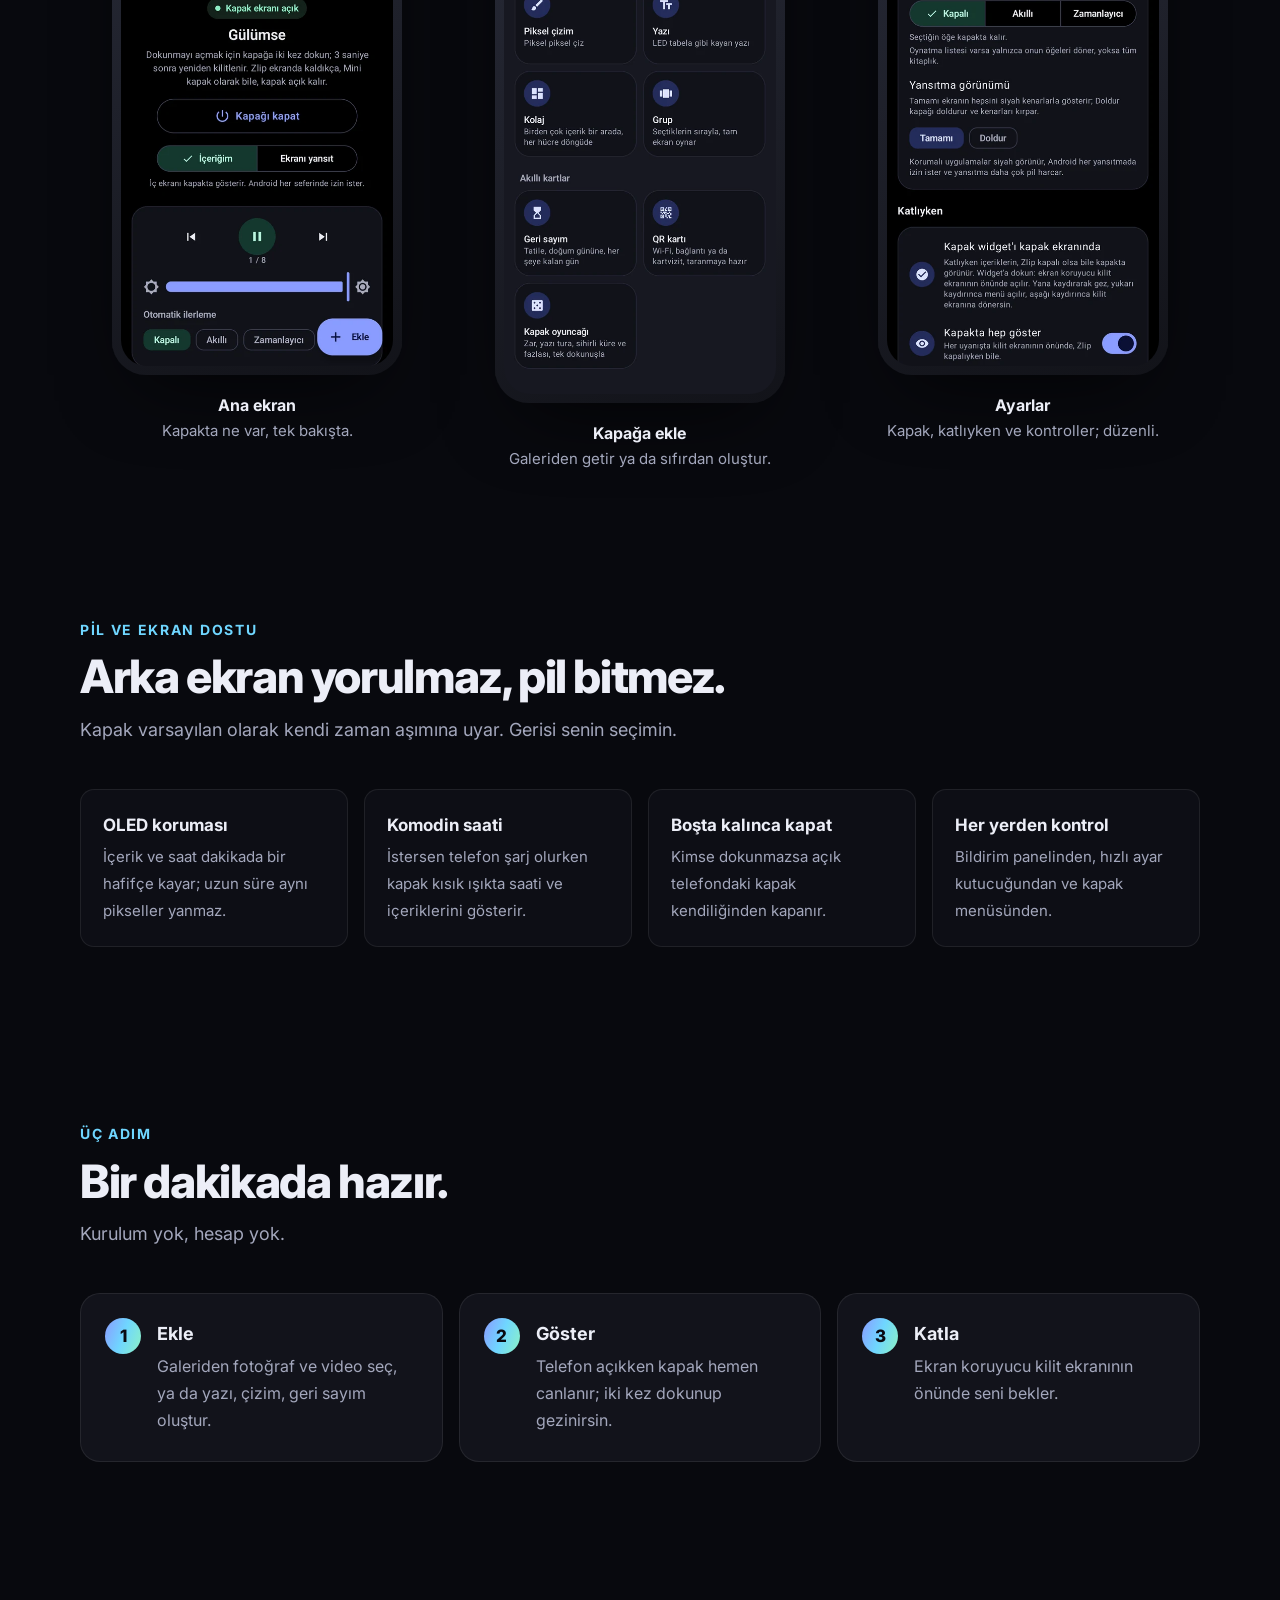
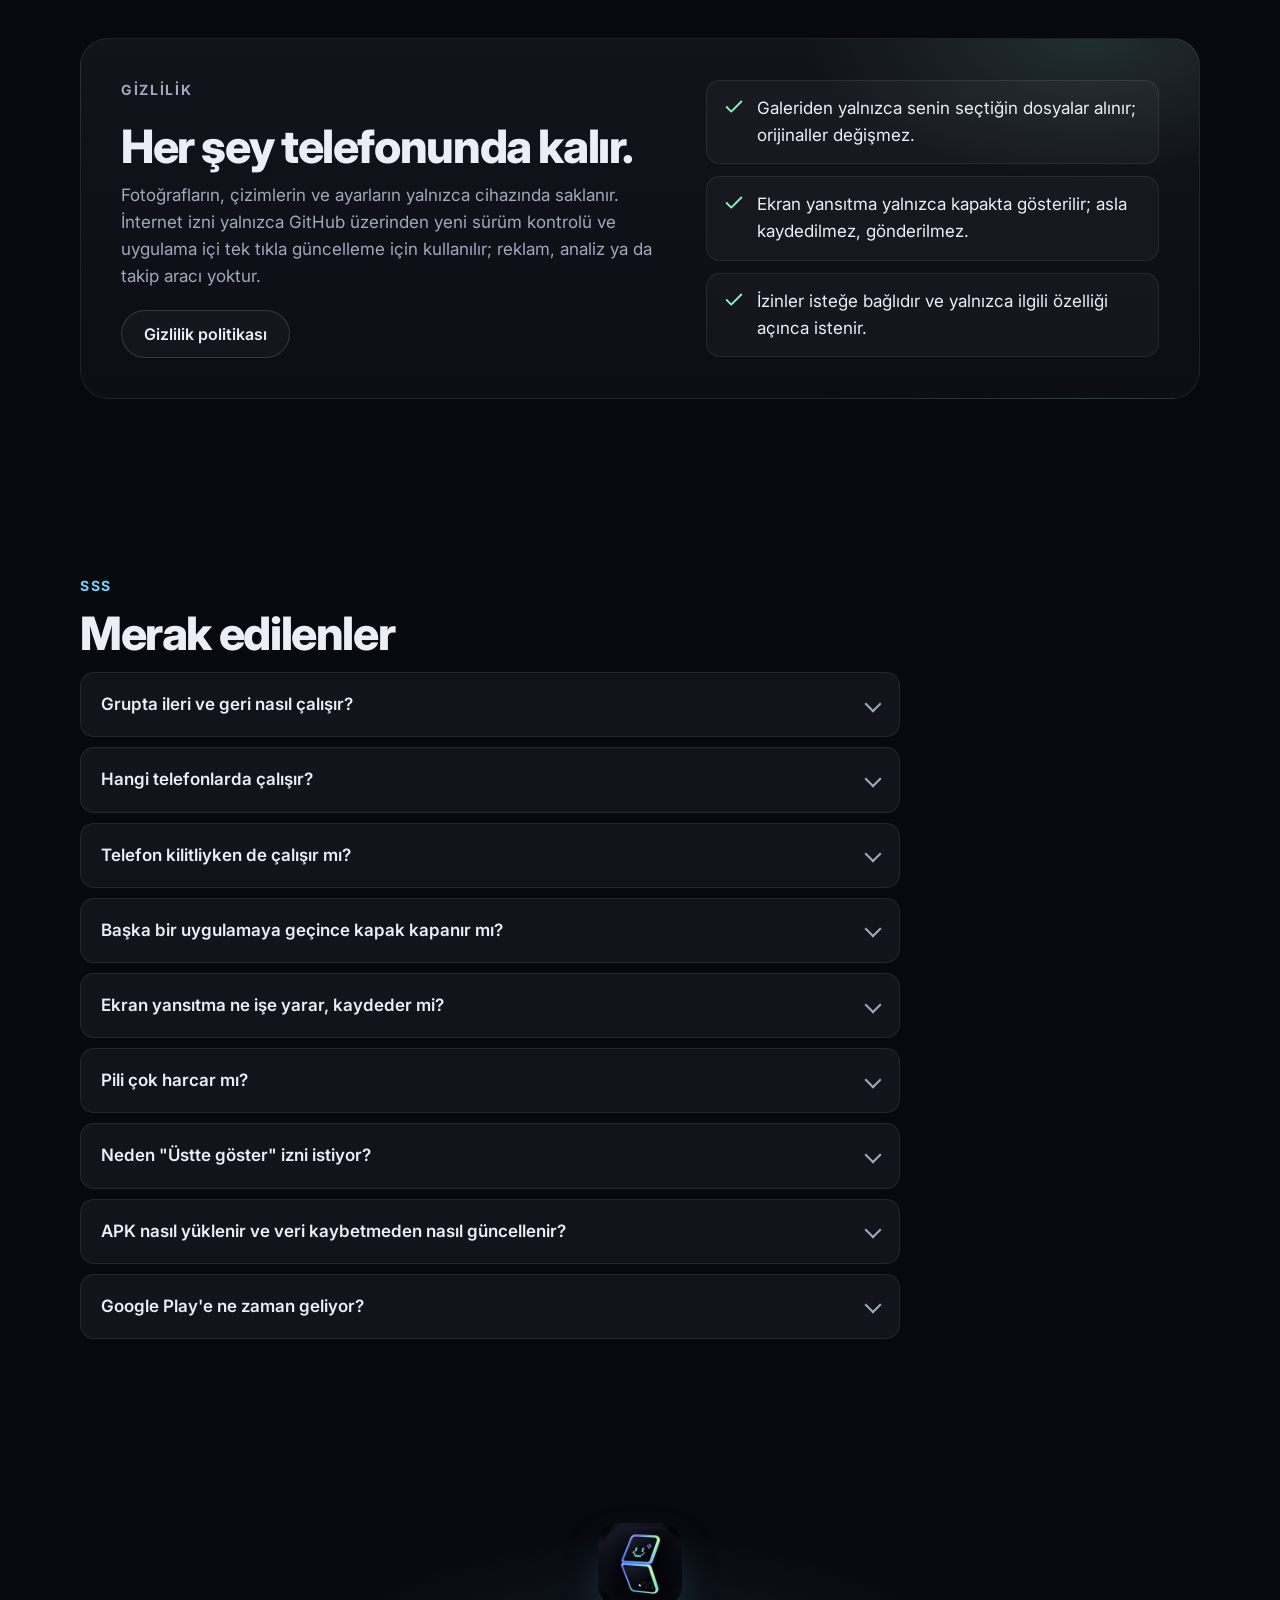
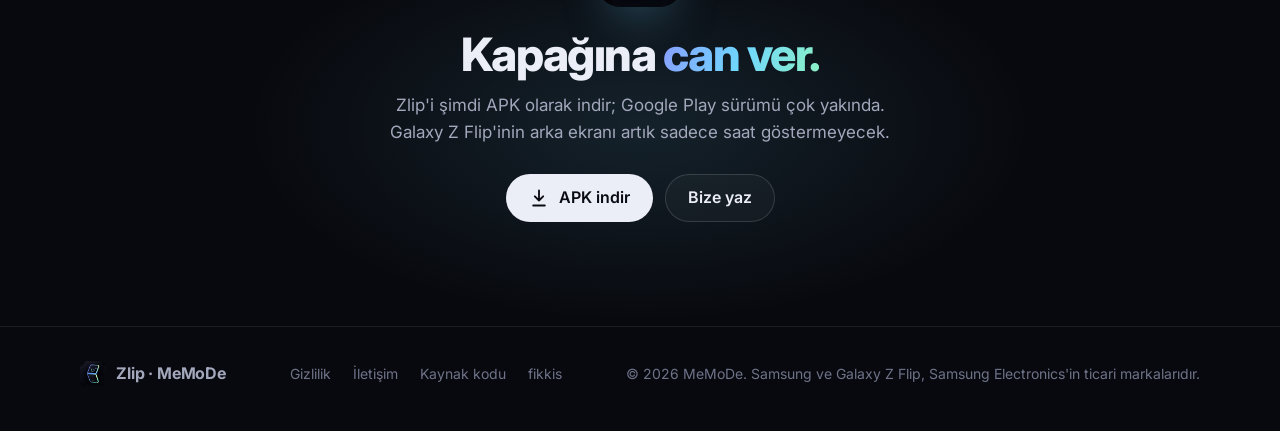
==== commit 7d7d30dd: "chore: bump version to 1.2.7" ====
--- a/index.html
+++ b/index.html
@@ -30,7 +30,7 @@
     "operatingSystem": "Android 14+",
     "applicationCategory": "LifestyleApplication",
     "description": "Galaxy Z Flip kapak ekranı için fotoğraf, video, piksel çizim, kayan yazı, geri sayım ve QR kartları.",
-    "softwareVersion": "1.2.6",
+    "softwareVersion": "1.2.7",
     "downloadUrl": "https://github.com/cayankuzu/Zlip/releases/latest/download/Zlip.apk",
     "offers": { "@type": "Offer", "price": "0", "priceCurrency": "TRY" },
     "author": { "@type": "Organization", "name": "MeMoDe" }
@@ -76,7 +76,7 @@
               Google Play <span class="soon">Yakında</span>
             </span>
           </div>
-          <p class="fine">Sürüm 1.2.6 · 5,6 MB · Android 14 ve üstü · <a href="#apk">Nasıl yüklenir ve güncellenir?</a></p>
+          <p class="fine">Sürüm 1.2.7 · 5,6 MB · Android 14 ve üstü · <a href="#apk">Nasıl yüklenir ve güncellenir?</a></p>
           <ul class="trust">
             <li><svg viewBox="0 0 24 24" fill="none" stroke="currentColor" stroke-width="2" stroke-linecap="round" stroke-linejoin="round" aria-hidden="true"><path d="M12 3v12M7 10l5 5 5-5M5 21h14"/></svg>Tek tıkla güncelleme</li>
             <li><svg viewBox="0 0 24 24" fill="none" stroke="currentColor" stroke-width="2" stroke-linecap="round" stroke-linejoin="round" aria-hidden="true"><path d="M12 22s8-4 8-10V5l-8-3-8 3v7c0 6 8 10 8 10Z"/></svg>Reklam ve takip yok</li>
